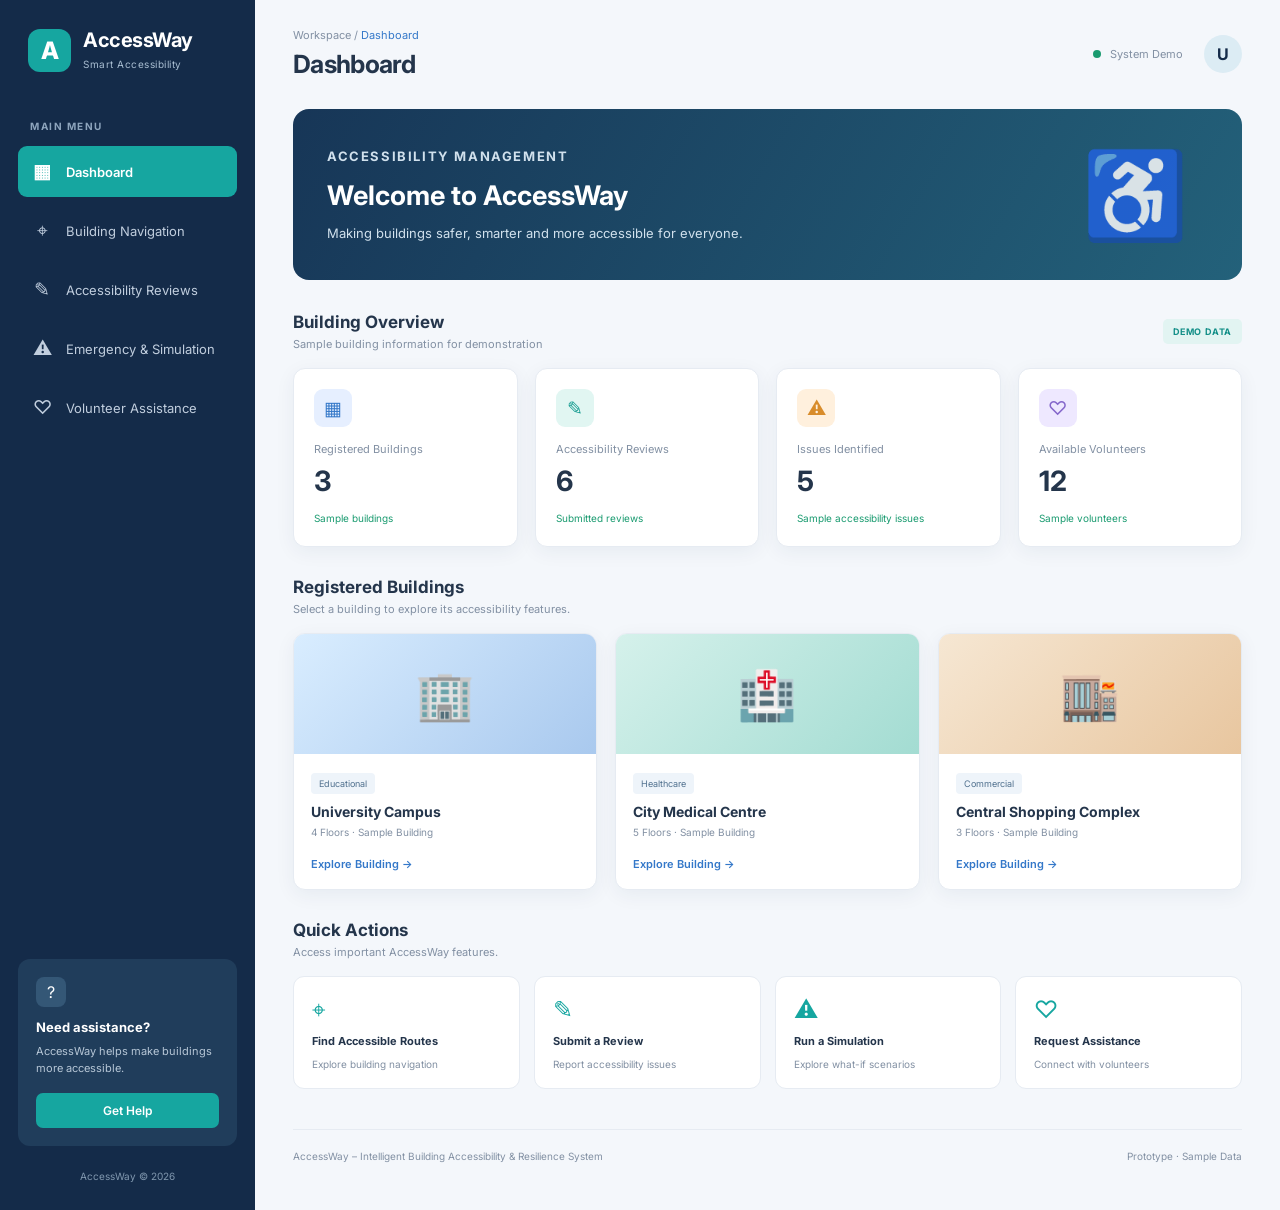
==== frontend/index.html @ af66bb19 "Fix indentation for destination option in HTML" ====
<!DOCTYPE html>
<html lang="en">
<head>
    <meta charset="UTF-8">
    <meta name="viewport" content="width=device-width, initial-scale=1.0">
    <title>AccessWay | Intelligent Accessibility System</title>
    <link rel="stylesheet" href="style.css">
</head>

<body>

<div class="app-container">

    <!-- SIDEBAR -->
    <aside class="sidebar">

        <div class="brand">
            <div class="brand-icon">A</div>
            <div>
                <h2>AccessWay</h2>
                <span>Smart Accessibility</span>
            </div>
        </div>

        <div class="sidebar-heading">MAIN MENU</div>

        <nav class="navigation">
            <button class="nav-link active" data-page="dashboard">
                <span>▦</span> Dashboard
            </button>

            <button class="nav-link" data-page="navigation">
                <span>⌖</span> Building Navigation
            </button>

            <button class="nav-link" data-page="reviews">
                <span>✎</span> Accessibility Reviews
            </button>

            <button class="nav-link" data-page="emergency">
                <span>⚠</span> Emergency & Simulation
            </button>

            <button class="nav-link" data-page="volunteers">
                <span>♡</span> Volunteer Assistance
            </button>
        </nav>

        <div class="sidebar-bottom">
            <div class="help-card">
                <div class="help-icon">?</div>
                <h3>Need assistance?</h3>
                <p>AccessWay helps make buildings more accessible.</p>
                <button class="help-button" data-page="volunteers">
                    Get Help
                </button>
            </div>

            <div class="sidebar-footer">
                AccessWay © 2026
            </div>
        </div>

    </aside>


    <!-- MAIN CONTENT -->
    <main class="main-content">

        <!-- TOP BAR -->
        <header class="topbar">

            <div>
                <p class="breadcrumb">Workspace / <span id="breadcrumb-page">Dashboard</span></p>
                <h1 id="page-heading">Dashboard</h1>
            </div>

            <div class="topbar-right">
                <span class="status-indicator"></span>
                <span class="system-status">System Demo</span>
                <div class="profile-avatar">U</div>
            </div>

        </header>


        <!-- DASHBOARD PAGE -->
        <section class="page active" id="dashboard">

            <div class="welcome-section">
                <div>
                    <p class="eyebrow">ACCESSIBILITY MANAGEMENT</p>
                    <h2>Welcome to AccessWay</h2>
                    <p>
                        Making buildings safer, smarter and more accessible
                        for everyone.
                    </p>
                </div>

                <div class="welcome-symbol">♿</div>
            </div>


            <div class="section-heading">
                <div>
                    <h2>Building Overview</h2>
                    <p>Sample building information for demonstration</p>
                </div>

                <span class="demo-label">DEMO DATA</span>
            </div>


            <!-- STATISTICS -->
            <div class="stats-grid">

                <div class="stat-card">
                    <div class="stat-icon blue">▦</div>
                    <p>Registered Buildings</p>
                    <h2 id="building-count">3</h2>
                    <span>Sample buildings</span>
                </div>

                <div class="stat-card">
                    <div class="stat-icon teal">✎</div>
                    <p>Accessibility Reviews</p>
                    <h2 id="review-count">6</h2>
                    <span>Submitted reviews</span>
                </div>

                <div class="stat-card">
                    <div class="stat-icon orange">⚠</div>
                    <p>Issues Identified</p>
                    <h2 id="issue-count">4</h2>
                    <span>Sample accessibility issues</span>
                </div>

                <div class="stat-card">
                    <div class="stat-icon purple">♡</div>
                    <p>Available Volunteers</p>
                    <h2 id="volunteer-count">12</h2>
                    <span>Sample volunteers</span>
                </div>

            </div>


            <!-- BUILDINGS -->
            <div class="section-heading">
                <div>
                    <h2>Registered Buildings</h2>
                    <p>Select a building to explore its accessibility features.</p>
                </div>
            </div>

            <div class="building-grid">

                <article class="building-card">
                    <div class="building-visual building-one">🏢</div>
                    <div class="building-info">
                        <span class="building-tag">Educational</span>
                        <h3>University Campus</h3>
                        <p>4 Floors · Sample Building</p>
                        <button class="text-button" data-page="navigation">
                            Explore Building →
                        </button>
                    </div>
                </article>

                <article class="building-card">
                    <div class="building-visual building-two">🏥</div>
                    <div class="building-info">
                        <span class="building-tag">Healthcare</span>
                        <h3>City Medical Centre</h3>
                        <p>5 Floors · Sample Building</p>
                        <button class="text-button" data-page="navigation">
                            Explore Building →
                        </button>
                    </div>
                </article>

                <article class="building-card">
                    <div class="building-visual building-three">🏬</div>
                    <div class="building-info">
                        <span class="building-tag">Commercial</span>
                        <h3>Central Shopping Complex</h3>
                        <p>3 Floors · Sample Building</p>
                        <button class="text-button" data-page="navigation">
                            Explore Building →
                        </button>
                    </div>
                </article>

            </div>


            <!-- QUICK ACTIONS -->
            <div class="section-heading">
                <div>
                    <h2>Quick Actions</h2>
                    <p>Access important AccessWay features.</p>
                </div>
            </div>

            <div class="quick-actions">

                <button class="action-card" data-page="navigation">
                    <span>⌖</span>
                    <strong>Find Accessible Routes</strong>
                    <small>Explore building navigation</small>
                </button>

                <button class="action-card" data-page="reviews">
                    <span>✎</span>
                    <strong>Submit a Review</strong>
                    <small>Report accessibility issues</small>
                </button>

                <button class="action-card" data-page="emergency">
                    <span>⚠</span>
                    <strong>Run a Simulation</strong>
                    <small>Explore what-if scenarios</small>
                </button>

                <button class="action-card" data-page="volunteers">
                    <span>♡</span>
                    <strong>Request Assistance</strong>
                    <small>Connect with volunteers</small>
                </button>

            </div>

        </section>


        <!-- BUILDING NAVIGATION PAGE -->
        <section class="page" id="navigation">

            <div class="intro-card">
                <span class="large-icon">⌖</span>
                <div>
                    <h2>Accessible Building Navigation</h2>
                    <p>
                        Find routes based on your destination and mobility
                        preferences.
                    </p>
                </div>
            </div>

            <div class="content-card">
                <h3>Find Your Route</h3>

                <form id="route-form">

                    <label for="building-select">Select Building</label>
                    <select id="building-select" required>
                        <option value="">Choose a building</option>
                        <option>University Campus</option>
                        <option>City Medical Centre</option>
                        <option>Central Shopping Complex</option>
                    </select>

                    <label for="start-location">Starting Location</label>
                    <input id="start-location" type="text"
                        placeholder="Example: Main Entrance" required>

                    <label for="destination">Destination</label>
                    <input id="destination" type="text"
                        placeholder="Example: Room 201" required>

                    <label for="mobility">Mobility Preference</label>
                    <select id="mobility" required>
                        <option value="general">General</option>
                        <option value="wheelchair">Wheelchair User</option>
                        <option value="crutches">Crutches</option>
                        <option value="limited">Limited Mobility</option>
                        <option value="hand">Hand Disability</option>
                    </select>

                    <button class="primary-button" type="submit">
                        Find Accessible Route
                    </button>

                </form>
   
<!-- ACCESSWAY CAMPUS OVERVIEW -->
<div class="content-card campus-map-card">
    <div class="campus-map-heading">
        <div>
            <span class="campus-eyebrow">CAMPUS WAYFINDING</span>
            <h2>University Campus Map</h2>
            <p>Explore buildings and accessible outdoor pathways.</p>
        </div>
        <span class="campus-demo-tag">SAMPLE CAMPUS</span>
    </div>

    <div class="campus-controls">
        <label>
            Starting point
           <select id="campus-start">
    <option value="1">Main Gate</option>
    <option value="2">Central Junction</option>
    <option value="3">West Junction</option>
    <option value="4">East Junction</option>
    <option value="5">Block A - Academic</option>
    <option value="6">Block B - Library</option>
    <option value="7">Block C - Medical Centre</option>
    <option value="8">Block D - Cafeteria</option>
    <option value="9">Accessible Parking</option>
</select>
        </label>

        <label>
            Destination
            <select id="campus-destination">
                <option value="5">Block A — Academic</option>
                <option value="6">Block B — Library</option>
                <option value="7">Block C — Medical Centre</option>
                <option value="8">Block D — Cafeteria</option>
            </select>
        </label>

        <label>
            Mobility profile
            <select id="campus-mobility">
                <option value="wheelchair">Wheelchair</option>
                <option value="limited">Limited mobility</option>
                <option value="crutches">Crutches</option>
                <option value="general">General</option>
            </select>
        </label>

        <button type="button" id="campus-find-route">
            Find Campus Route
        </button>
    </div>

    <div id="campus-map" class="campus-map"></div>

    <div class="campus-legend">
        <span><i class="campus-dot gate"></i> Entrance</span>
        <span><i class="campus-dot building"></i> Building</span>
        <span><i class="campus-dot ramp"></i> Accessible ramp</span>
        <span><i class="campus-dot path"></i> Pathway</span>
        <span><i class="campus-dot route"></i> Selected route</span>
    </div>

    <div id="campus-route-result" class="campus-route-result"
         aria-live="polite">
        Select a destination to explore the sample campus.
    </div>
</div>
             
<div class="content-card indoor-map-card">
    <h2>Interactive Indoor Map</h2>
    <p>Explore our sample university building.</p>

    <div class="map-controls">
        <label>Starting point
            <select id="map-start">
                <option value="1">Main Entrance</option>
                <option value="2">Main Corridor</option>
                <option value="3">Elevator</option>
                <option value="4">Room 101</option>
                <option value="5">Staircase</option>
                <option value="6">First Floor Corridor</option>
                <option value="7">Room 201</option>
                <option value="8">Emergency Exit</option>
            </select>
        </label>

        <label>Destination
            <select id="map-destination">
              <option value="1">Main Entrance</option>
<option value="2">Main Corridor</option>
<option value="3">Elevator</option>
<option value="4">Room 101</option>
<option value="5">Staircase</option>
<option value="6">First Floor Corridor</option>
<option value="7">Room 201</option>
<option value="8">Emergency Exit</option>
            </select>
        </label>

        <label>Mobility profile
            <select id="map-mobility">
                <option value="wheelchair">Wheelchair</option>
                <option value="crutches">Crutches</option>
                <option value="limited">Limited mobility</option>
                <option value="general">General</option>
            </select>
        </label>

        <button type="button" id="show-map-route">
            Show Accessible Route
        </button>
    </div>

    <div id="indoor-map" class="indoor-map"></div>

    <div id="map-route-result" class="map-route-result">
        Select your route.
    </div>
</div>


                <div id="route-result" class="result-area" aria-live="polite">
                    Your route information will appear here.
                </div>

            </div>

        </section>


        <!-- REVIEWS PAGE -->
        <section class="page" id="reviews">

            <div class="intro-card">
                <span class="large-icon">✎</span>
                <div>
                    <h2>Accessibility Reviews</h2>
                    <p>
                        Help administrators identify and prioritize
                        accessibility problems.
                    </p>
                </div>
            </div>

            <div class="two-column">

                <div class="content-card">
                    <h3>Submit an Accessibility Review</h3>

                    <form id="review-form">

                        <label for="review-building">Building</label>
                        <select id="review-building" required>
                            <option value="">Select building</option>
                            <option>University Campus</option>
                            <option>City Medical Centre</option>
                            <option>Central Shopping Complex</option>
                        </select>

                        <label for="review-location">Location</label>
                        <input id="review-location" type="text"
                            placeholder="Enter location" required>

                        <label for="review-category">Issue Category</label>
                        <select id="review-category" required>
                            <option value="">Select category</option>
                            <option>Ramp Accessibility</option>
                            <option>Elevator Problem</option>
                            <option>Blocked Corridor</option>
                            <option>Door Accessibility</option>
                            <option>Washroom Accessibility</option>
                            <option>Other</option>
                        </select>

                        <label for="review-severity">Severity (1–5)</label>
                        <select id="review-severity" required>
                            <option value="">Select severity</option>
                            <option value="1">1 - Very Low</option>
                            <option value="2">2 - Low</option>
                            <option value="3">3 - Moderate</option>
                            <option value="4">4 - High</option>
                            <option value="5">5 - Very High</option>
                        </select>

                        <label for="review-description">Description</label>
                        <textarea id="review-description" rows="4"
                            placeholder="Describe the accessibility issue..."
                            required></textarea>

                        <button class="primary-button" type="submit">
                            Submit Review
                        </button>

                    </form>
                </div>


                <div class="content-card">
                    <h3>Recent Reviews</h3>

                    <div id="review-list">

                        <div class="review-item">
                            <div>
                                <strong>Elevator Failure</strong>
                                <p>University Campus · Location 3</p>
                            </div>
                            <span class="severity high">High</span>
                        </div>

                        <div class="review-item">
                            <div>
                                <strong>Steep Ramp</strong>
                                <p>University Campus · Location 5</p>
                            </div>
                            <span class="severity high">High</span>
                        </div>

                        <div class="review-item">
                            <div>
                                <strong>Blocked Corridor</strong>
                                <p>University Campus · Location 2</p>
                            </div>
                            <span class="severity high">High</span>
                        </div>

                        <div class="review-item">
                            <div>
                                <strong>Door Accessibility</strong>
                                <p>University Campus · Location 7</p>
                            </div>
                            <span class="severity medium">Medium</span>
                        </div>

                    </div>

                    <p class="small-note">
                        Sample reviews for demonstration.
                    </p>

                </div>

            </div>


            <div class="content-card">
                <h3>Accessibility Improvement Priorities</h3>

                <div class="priority-item">
                    <div>
                        <strong>Elevator Accessibility</strong>
                        <p>Location 3</p>
                    </div>
                    <span class="priority-score">11</span>
                </div>

                <div class="priority-item">
                    <div>
                        <strong>Ramp Accessibility</strong>
                        <p>Location 5</p>
                    </div>
                    <span class="priority-score">10</span>
                </div>

                <div class="priority-item">
                    <div>
                        <strong>Corridor Accessibility</strong>
                        <p>Location 2</p>
                    </div>
                    <span class="priority-score">5</span>
                </div>

            </div>

        </section>


        <!-- EMERGENCY AND SIMULATION PAGE -->
        <section class="page" id="emergency">

            <div class="warning-banner">
                <span>⚠</span>
                <div>
                    <strong>Demonstration simulation only</strong>
                    <p>
                        This prototype does not provide certified emergency
                        evacuation instructions. Follow official building
                        emergency procedures and trained personnel.
                    </p>
                </div>
            </div>

            <div class="intro-card">
                <span class="large-icon">⚙</span>
                <div>
                    <h2>What-If Simulation</h2>
                    <p>
                        Explore how facility failures or blocked connections
                        can affect accessibility.
                    </p>
                </div>
            </div>

            <div class="two-column">

                <div class="content-card">
                    <h3>Configure a Scenario</h3>

                    <form id="simulation-form">

                        <label for="scenario-building">Building</label>
                        <select id="scenario-building">
                            <option>University Campus</option>
                            <option>City Medical Centre</option>
                        </select>

                        <label for="scenario-type">Scenario Type</label>
                        <select id="scenario-type">
                            <option value="block">Blocked Connection</option>
                            <option value="elevator">Elevator Unavailable</option>
                            <option value="restore">Restore Connection</option>
                        </select>

                        <label for="connection-id">Connection ID</label>
                        <input type="number" id="connection-id"
                            min="1" value="2">

                        <button class="primary-button" type="submit">
                            Run What-If Simulation
                        </button>

                    </form>
                </div>


                <div class="content-card">
                    <h3>Simulation Results</h3>

                    <div id="simulation-result" class="result-area"
                        aria-live="polite">
                        No simulation has been run yet.
                    </div>

                    <button class="secondary-button" id="reset-simulation">
                        Reset Scenario
                    </button>
                </div>

            </div>

        </section>


        <!-- VOLUNTEER ASSISTANCE PAGE -->
        <section class="page" id="volunteers">

            <div class="intro-card">
                <span class="large-icon">♡</span>
                <div>
                    <h2>Volunteer Assistance</h2>
                    <p>
                        Request support from available volunteers
                        inside the building.
                    </p>
                </div>
            </div>

            <div class="two-column">

                <div class="content-card">
                    <h3>Request Assistance</h3>

                    <form id="help-form">

                        <label for="help-building">Building</label>
                        <select id="help-building" required>
                            <option value="">Select building</option>
                            <option>University Campus</option>
                            <option>City Medical Centre</option>
                            <option>Central Shopping Complex</option>
                        </select>

                        <label for="help-location">Your Location</label>
                        <input id="help-location" type="text"
                            placeholder="Enter your current location" required>

                        <label for="help-type">Type of Assistance</label>
                        <select id="help-type" required>
                            <option value="">Select assistance</option>
                            <option>Wheelchair Assistance</option>
                            <option>Crutch Assistance</option>
                            <option>Mobility Support</option>
                            <option>Help with Doors</option>
                            <option>General Assistance</option>
                        </select>

                        <label for="help-description">Additional Details</label>
                        <textarea id="help-description" rows="3"
                            placeholder="Describe the help you need"></textarea>

                        <button class="primary-button" type="submit">
                            Request a Volunteer
                        </button>

                    </form>

                    <div id="help-result" class="result-area"
                        aria-live="polite">
                        Your request status will appear here.
                    </div>

                </div>


                <div class="content-card">
                    <h3>Volunteer Availability</h3>

                    <div class="volunteer-item">
                        <div class="volunteer-avatar">A</div>
                        <div>
                            <strong>Volunteer A</strong>
                            <p>Wheelchair Assistance</p>
                        </div>
                        <span class="available-tag">Available</span>
                    </div>

                    <div class="volunteer-item">
                        <div class="volunteer-avatar">B</div>
                        <div>
                            <strong>Volunteer B</strong>
                            <p>Mobility Support</p>
                        </div>
                        <span class="available-tag">Available</span>
                    </div>

                    <div class="volunteer-item">
                        <div class="volunteer-avatar">C</div>
                        <div>
                            <strong>Volunteer C</strong>
                            <p>General Assistance</p>
                        </div>
                        <span class="busy-tag">Busy</span>
                    </div>

                    <p class="small-note">
                        Sample volunteer information for demonstration.
                    </p>

                </div>

            </div>

        </section>


        <!-- FOOTER -->
        <footer class="main-footer">
            <p>AccessWay – Intelligent Building Accessibility & Resilience System</p>
            <span>Prototype · Sample Data</span>
        </footer>

    </main>

</div>

<script src="script.js"></script>
<script src="map.js"></script>
<script src="campus-map.js"></script>
</body>
</html>
---- frontend/style.css ----
/* =====================================
   ACCESSWAY - MAIN DESIGN
===================================== */

@import url('https://fonts.googleapis.com/css2?family=Inter:wght@400;500;600;700;800&display=swap');

:root {
    --navy: #142b49;
    --navy-light: #203e60;
    --blue: #3478c9;
    --teal: #16a6a0;
    --background: #f4f7fb;
    --white: #ffffff;
    --text: #24354b;
    --muted: #8290a3;
    --border: #e6ebf2;
    --success: #1a9b70;
    --warning: #e69b35;
    --danger: #df6262;
    --shadow: 0 5px 20px rgba(24, 48, 78, 0.06);
}

* {
    margin: 0;
    padding: 0;
    box-sizing: border-box;
}

body {
    font-family: 'Inter', Arial, sans-serif;
    background: var(--background);
    color: var(--text);
    min-height: 100vh;
}

button,
input,
select,
textarea {
    font: inherit;
}

button {
    cursor: pointer;
}

.app-container {
    display: flex;
    min-height: 100vh;
}

/* =====================================
   SIDEBAR
===================================== */

.sidebar {
    width: 255px;
    background: var(--navy);
    color: white;
    padding: 28px 18px;
    display: flex;
    flex-direction: column;
    flex-shrink: 0;
    min-height: 100vh;
}

.brand {
    display: flex;
    align-items: center;
    gap: 12px;
    padding: 0 10px;
    margin-bottom: 48px;
}

.brand-icon {
    width: 43px;
    height: 43px;
    background: var(--teal);
    border-radius: 12px;
    display: grid;
    place-items: center;
    font-size: 24px;
    font-weight: 800;
}

.brand h2 {
    font-size: 20px;
    letter-spacing: -0.5px;
}

.brand span {
    color: #a9bed2;
    font-size: 10px;
    letter-spacing: 0.5px;
}

.sidebar-heading {
    color: #8ea5bd;
    font-size: 10px;
    font-weight: 700;
    letter-spacing: 1.5px;
    padding: 0 12px;
    margin-bottom: 14px;
}

.navigation {
    display: flex;
    flex-direction: column;
    gap: 8px;
}

.nav-link {
    background: transparent;
    border: none;
    color: #c1cede;
    padding: 14px 13px;
    border-radius: 9px;
    text-align: left;
    display: flex;
    align-items: center;
    gap: 13px;
    font-size: 13px;
    transition: 0.2s ease;
}

.nav-link span {
    font-size: 19px;
    width: 22px;
    text-align: center;
}

.nav-link:hover {
    background: var(--navy-light);
    color: white;
}

.nav-link.active {
    background: var(--teal);
    color: white;
    font-weight: 600;
}

.sidebar-bottom {
    margin-top: auto;
}

.help-card {
    background: #203d5b;
    padding: 18px;
    border-radius: 12px;
    margin-top: 40px;
}

.help-icon {
    background: #345776;
    width: 30px;
    height: 30px;
    display: grid;
    place-items: center;
    border-radius: 8px;
    margin-bottom: 12px;
}

.help-card h3 {
    font-size: 13px;
    margin-bottom: 8px;
}

.help-card p {
    font-size: 11px;
    color: #b7c7d7;
    line-height: 1.6;
    margin-bottom: 15px;
}

.help-button {
    background: var(--teal);
    border: none;
    color: white;
    padding: 10px;
    width: 100%;
    border-radius: 7px;
    font-size: 12px;
    font-weight: 600;
}

.help-button:hover {
    background: #118b87;
}

.sidebar-footer {
    color: #8198af;
    text-align: center;
    font-size: 10px;
    margin-top: 24px;
}

/* =====================================
   MAIN CONTENT
===================================== */

.main-content {
    flex: 1;
    min-width: 0;
    padding: 28px 38px;
}

.topbar {
    display: flex;
    justify-content: space-between;
    align-items: center;
    margin-bottom: 30px;
}

.breadcrumb {
    color: var(--muted);
    font-size: 11px;
    margin-bottom: 7px;
}

.breadcrumb span {
    color: var(--blue);
}

.topbar h1 {
    font-size: 25px;
    font-weight: 700;
    letter-spacing: -0.7px;
}

.topbar-right {
    display: flex;
    align-items: center;
    gap: 9px;
}

.status-indicator {
    width: 8px;
    height: 8px;
    border-radius: 50%;
    background: var(--success);
}

.system-status {
    font-size: 11px;
    color: var(--muted);
}

.profile-avatar {
    width: 38px;
    height: 38px;
    background: #dcecf4;
    color: var(--navy);
    display: grid;
    place-items: center;
    border-radius: 50%;
    margin-left: 12px;
    font-weight: 700;
}

/* =====================================
   PAGE NAVIGATION
===================================== */

.page {
    display: none;
    animation: fadeIn 0.3s ease;
}

.page.active {
    display: block;
}

@keyframes fadeIn {
    from {
        opacity: 0;
        transform: translateY(7px);
    }

    to {
        opacity: 1;
        transform: translateY(0);
    }
}

/* =====================================
   WELCOME SECTION
===================================== */

.welcome-section {
    background: linear-gradient(120deg, #173657, #23617a);
    color: white;
    padding: 34px;
    border-radius: 16px;
    display: flex;
    justify-content: space-between;
    align-items: center;
    margin-bottom: 32px;
    overflow: hidden;
}

.eyebrow {
    color: #7de0d4;
    font-size: 10px;
    font-weight: 700;
    letter-spacing: 1.6px;
    margin-bottom: 12px;
}

.welcome-section h2 {
    font-size: 27px;
    margin-bottom: 10px;
}

.welcome-section p {
    color: #d1e1ed;
    font-size: 13px;
    line-height: 1.7;
}

.welcome-symbol {
    font-size: 85px;
    opacity: 0.85;
    padding: 0 20px;
}

/* =====================================
   SECTION HEADINGS
===================================== */

.section-heading {
    display: flex;
    align-items: center;
    justify-content: space-between;
    margin: 30px 0 17px;
}

.section-heading h2 {
    font-size: 17px;
    margin-bottom: 5px;
}

.section-heading p {
    color: var(--muted);
    font-size: 11px;
}

.demo-label {
    background: #e2f4f2;
    color: #148f88;
    font-size: 9px;
    font-weight: 700;
    padding: 7px 10px;
    border-radius: 5px;
    letter-spacing: 0.6px;
}

/* =====================================
   STATISTICS
===================================== */

.stats-grid {
    display: grid;
    grid-template-columns: repeat(4, 1fr);
    gap: 17px;
}

.stat-card {
    background: white;
    border: 1px solid var(--border);
    padding: 20px;
    border-radius: 12px;
    box-shadow: var(--shadow);
    transition: 0.2s ease;
}

.stat-card:hover {
    transform: translateY(-3px);
}

.stat-icon {
    width: 38px;
    height: 38px;
    border-radius: 9px;
    display: grid;
    place-items: center;
    font-size: 19px;
    margin-bottom: 15px;
}

.blue {
    background: #e6efff;
    color: #3478c9;
}

.teal {
    background: #e1f6f2;
    color: #169c91;
}

.orange {
    background: #fff0dd;
    color: #d88c2b;
}

.purple {
    background: #eee8ff;
    color: #8466cb;
}

.stat-card p {
    font-size: 11px;
    color: var(--muted);
}

.stat-card h2 {
    font-size: 28px;
    margin: 8px 0;
}

.stat-card > span {
    font-size: 10px;
    color: var(--success);
}

/* =====================================
   BUILDING CARDS
===================================== */

.building-grid {
    display: grid;
    grid-template-columns: repeat(3, 1fr);
    gap: 18px;
}

.building-card {
    background: white;
    border: 1px solid var(--border);
    border-radius: 12px;
    overflow: hidden;
    box-shadow: var(--shadow);
    transition: 0.2s ease;
}

.building-card:hover {
    transform: translateY(-3px);
}

.building-visual {
    height: 120px;
    display: grid;
    place-items: center;
    font-size: 48px;
}

.building-one {
    background: linear-gradient(135deg, #d9edff, #a9c9ee);
}

.building-two {
    background: linear-gradient(135deg, #d5f1eb, #a3dcd2);
}

.building-three {
    background: linear-gradient(135deg, #f6e7d3, #e8c69f);
}

.building-info {
    padding: 17px;
}

.building-tag {
    background: #eef4fa;
    color: #50708e;
    padding: 5px 8px;
    border-radius: 4px;
    font-size: 9px;
}

.building-info h3 {
    font-size: 14px;
    margin: 12px 0 6px;
}

.building-info p {
    color: var(--muted);
    font-size: 10px;
    margin-bottom: 14px;
}

.text-button {
    background: transparent;
    border: none;
    color: var(--blue);
    font-size: 11px;
    font-weight: 600;
}

/* =====================================
   QUICK ACTIONS
===================================== */

.quick-actions {
    display: grid;
    grid-template-columns: repeat(4, 1fr);
    gap: 14px;
}

.action-card {
    background: white;
    border: 1px solid var(--border);
    border-radius: 11px;
    padding: 18px;
    text-align: left;
    display: flex;
    flex-direction: column;
    gap: 10px;
    transition: 0.2s ease;
}

.action-card:hover {
    border-color: var(--teal);
    box-shadow: var(--shadow);
    transform: translateY(-2px);
}

.action-card > span {
    color: var(--teal);
    font-size: 24px;
}

.action-card strong {
    font-size: 11px;
    color: var(--text);
}

.action-card small {
    font-size: 10px;
    color: var(--muted);
}

/* =====================================
   INTRO AND CONTENT CARDS
===================================== */

.intro-card {
    background: linear-gradient(110deg, #e5f4f5, #eaf0fb);
    border: 1px solid #dce9f0;
    padding: 25px;
    border-radius: 13px;
    display: flex;
    align-items: center;
    gap: 20px;
    margin-bottom: 25px;
}

.large-icon {
    width: 55px;
    height: 55px;
    border-radius: 12px;
    background: white;
    display: grid;
    place-items: center;
    font-size: 28px;
    color: var(--teal);
    flex-shrink: 0;
}

.intro-card h2 {
    font-size: 19px;
    margin-bottom: 7px;
}

.intro-card p {
    color: #71839a;
    font-size: 12px;
    line-height: 1.6;
}

.content-card {
    background: white;
    border: 1px solid var(--border);
    border-radius: 12px;
    padding: 24px;
    box-shadow: var(--shadow);
    margin-bottom: 20px;
}

.content-card h3 {
    font-size: 15px;
    margin-bottom: 20px;
}

.two-column {
    display: grid;
    grid-template-columns: 1fr 1fr;
    gap: 20px;
}

/* =====================================
   FORMS
===================================== */

form {
    display: flex;
    flex-direction: column;
    gap: 10px;
}

label {
    font-size: 11px;
    font-weight: 600;
    color: #52637a;
    margin-top: 7px;
}

input,
select,
textarea {
    width: 100%;
    padding: 12px;
    border: 1px solid var(--border);
    background: #fbfcfe;
    border-radius: 7px;
    outline: none;
    font-size: 12px;
    color: var(--text);
    transition: 0.2s ease;
}

input:focus,
select:focus,
textarea:focus {
    border-color: var(--teal);
    box-shadow: 0 0 0 3px rgba(22, 166, 160, 0.1);
}

textarea {
    resize: vertical;
    line-height: 1.6;
}

.primary-button {
    background: var(--teal);
    color: white;
    border: none;
    border-radius: 7px;
    padding: 13px 17px;
    font-size: 12px;
    font-weight: 600;
    margin-top: 12px;
    transition: 0.2s ease;
}

.primary-button:hover {
    background: #118d88;
}

.secondary-button {
    background: #e9f2f8;
    color: var(--navy);
    border: none;
    border-radius: 7px;
    padding: 11px 16px;
    font-size: 11px;
    font-weight: 600;
    margin-top: 10px;
}

.secondary-button:hover {
    background: #dcebf4;
}

/* =====================================
   RESULT AREAS
===================================== */

.result-area {
    margin-top: 17px;
    padding: 16px;
    border-radius: 8px;
    background: #f4f8fb;
    border: 1px dashed #d6e1eb;
    color: var(--muted);
    font-size: 11px;
    line-height: 1.8;
    min-height: 55px;
}

/* =====================================
   REVIEWS AND PRIORITIES
===================================== */

.review-item,
.priority-item {
    display: flex;
    justify-content: space-between;
    align-items: center;
    gap: 12px;
    padding: 15px 0;
    border-bottom: 1px solid var(--border);
}

.review-item:last-child,
.priority-item:last-child {
    border-bottom: none;
}

.review-item strong,
.priority-item strong {
    font-size: 12px;
}

.review-item p,
.priority-item p {
    font-size: 10px;
    color: var(--muted);
    margin-top: 5px;
}

.severity {
    font-size: 9px;
    padding: 6px 9px;
    border-radius: 5px;
    font-weight: 700;
}

.severity.high {
    background: #ffe8e7;
    color: #d35c55;
}

.severity.medium {
    background: #fff2dc;
    color: #c18b35;
}

.severity.low {
    background: #e1f5ec;
    color: #19865c;
}

.priority-score {
    background: #e4f4f1;
    color: #148c80;
    padding: 8px 12px;
    border-radius: 7px;
    font-size: 14px;
    font-weight: 700;
}

.small-note {
    font-size: 10px;
    color: var(--muted);
    margin-top: 17px;
}

/* =====================================
   WARNING BANNER
===================================== */

.warning-banner {
    display: flex;
    gap: 15px;
    background: #fff5e5;
    border: 1px solid #f2dfb8;
    color: #8d6120;
    padding: 17px;
    border-radius: 10px;
    margin-bottom: 22px;
}

.warning-banner > span {
    font-size: 23px;
}

.warning-banner strong {
    font-size: 12px;
}

.warning-banner p {
    font-size: 10px;
    line-height: 1.7;
    margin-top: 5px;
}

/* =====================================
   VOLUNTEERS
===================================== */

.volunteer-item {
    display: flex;
    align-items: center;
    gap: 12px;
    padding: 14px 0;
    border-bottom: 1px solid var(--border);
}

.volunteer-avatar {
    width: 38px;
    height: 38px;
    border-radius: 50%;
    background: #e1eff8;
    color: var(--navy);
    display: grid;
    place-items: center;
    font-weight: 700;
    font-size: 13px;
}

.volunteer-item > div:nth-child(2) {
    flex: 1;
}

.volunteer-item strong {
    font-size: 11px;
}

.volunteer-item p {
    font-size: 10px;
    color: var(--muted);
    margin-top: 4px;
}

.available-tag,
.busy-tag {
    font-size: 9px;
    font-weight: 600;
    padding: 6px 8px;
    border-radius: 5px;
}

.available-tag {
    background: #e3f5ec;
    color: #168457;
}

.busy-tag {
    background: #fff0e1;
    color: #c47a31;
}

/* =====================================
   FOOTER
===================================== */

.main-footer {
    display: flex;
    justify-content: space-between;
    gap: 12px;
    border-top: 1px solid var(--border);
    margin-top: 40px;
    padding: 20px 0;
    color: var(--muted);
    font-size: 10px;
}

/* =====================================
   RESPONSIVE DESIGN
===================================== */

@media (max-width: 1100px) {
    .stats-grid {
        grid-template-columns: repeat(2, 1fr);
    }

    .quick-actions {
        grid-template-columns: repeat(2, 1fr);
    }

    .main-content {
        padding: 25px;
    }
}

@media (max-width: 800px) {
    .app-container {
        flex-direction: column;
    }

    .sidebar {
        width: 100%;
        min-height: auto;
        padding: 15px;
    }

    .brand {
        margin-bottom: 20px;
    }

    .sidebar-heading,
    .sidebar-bottom {
        display: none;
    }

    .navigation {
        flex-direction: row;
        overflow-x: auto;
        padding-bottom: 5px;
    }

    .nav-link {
        flex-shrink: 0;
        font-size: 11px;
        padding: 11px;
    }

    .nav-link span {
        display: none;
    }

    .main-content {
        padding: 20px;
    }

    .building-grid {
        grid-template-columns: repeat(2, 1fr);
    }
}

@media (max-width: 550px) {
    .main-content {
        padding: 15px;
    }

    .topbar h1 {
        font-size: 21px;
    }

    .system-status {
        display: none;
    }

    .welcome-section {
        padding: 23px;
    }

    .welcome-section h2 {
        font-size: 21px;
    }

    .welcome-symbol {
        font-size: 48px;
        padding: 0;
    }

    .stats-grid,
    .building-grid,
    .quick-actions,
    .two-column {
        grid-template-columns: 1fr;
    }

    .intro-card {
        padding: 17px;
        align-items: flex-start;
    }

    .intro-card h2 {
        font-size: 16px;
    }

    .content-card {
        padding: 18px;
    }

    .main-footer {
        flex-direction: column;
    }

    .navigation {
        gap: 5px;
    }
}  
/* ACCESSWAY INTERACTIVE INDOOR MAP */


/* ACCESSWAY ARCHITECTURAL FLOOR MAP */

.indoor-map-card {
    margin-top: 28px;
    padding: 26px;
    background: #fff;
    border: 1px solid #e1e9f0;
    border-radius: 18px;
    box-shadow: 0 8px 28px rgba(24, 49, 74, 0.06);
}

.indoor-map-card h2 {
    color: #183650;
    font-size: 23px;
    margin-bottom: 7px;
}

.indoor-map-card > p {
    color: #77899c;
    margin-bottom: 20px;
}

.map-controls {
    display: grid;
    grid-template-columns: repeat(3, minmax(0, 1fr));
    gap: 14px;
    margin: 20px 0;
}

.map-controls label {
    font-size: 13px;
    font-weight: 700;
    color: #40566d;
}

.map-controls select {
    display: block;
    width: 100%;
    margin-top: 8px;
    padding: 12px;
    border: 1px solid #dce5ed;
    border-radius: 9px;
    background: #f8fafc;
    color: #243c55;
}

#show-map-route {
    grid-column: 1 / -1;
    padding: 14px;
    border: none;
    border-radius: 10px;
    background: #13a69f;
    color: white;
    font-weight: 700;
    cursor: pointer;
}

#show-map-route:hover {
    background: #108b85;
}

.indoor-map {
    width: 100%;
    padding: 16px;
    background: #edf2f7;
    border: 1px solid #e0e7ef;
    border-radius: 15px;
    overflow-x: auto;
}

.floor-switcher {
    display: flex;
    gap: 9px;
    margin-bottom: 14px;
}

.floor-switcher button {
    padding: 11px 20px;
    border: 1px solid #d8e2ec;
    border-radius: 9px;
    background: white;
    color: #52677e;
    font-weight: 700;
    cursor: pointer;
}

.floor-switcher button.active {
    background: #173653;
    border-color: #173653;
    color: white;
}

.floor-plan-canvas {
    min-width: 650px;
    background: #fff;
    border-radius: 10px;
    overflow: hidden;
}

.floor-plan-canvas svg {
    display: block;
    width: 100%;
    height: auto;
}

.floor-background {
    fill: #fff;
    stroke: #d7e1eb;
    stroke-width: 2;
}

.plan-heading {
    font-size: 19px;
    font-weight: 800;
    fill: #173653;
    letter-spacing: 1px;
}

.plan-level {
    font-size: 12px;
    font-weight: 700;
    fill: #91a0af;
}

.floor-room {
    pointer-events: none;
}

.room-wall {
    fill: #f8fafc;
    stroke: #8297aa;
    stroke-width: 3;
}

.room-label {
    text-anchor: middle;
    font-size: 13px;
    font-weight: 700;
    fill: #38536d;
}

.room-number {
    text-anchor: middle;
    font-size: 11px;
    fill: #8293a4;
}

.corridor-area {
    fill: #e9f2f8;
    stroke: #8297aa;
    stroke-width: 3;
}

.corridor-title {
    text-anchor: middle;
    font-size: 13px;
    font-weight: 800;
    fill: #547087;
    letter-spacing: 1px;
}

.corridor-subtitle {
    text-anchor: middle;
    font-size: 10px;
    fill: #8a9eaf;
}

.service-room {
    fill: #eee8fc;
    stroke: #9274c8;
    stroke-width: 3;
}

.stairs-room {
    fill: #fff1d9;
    stroke: #d99b43;
}

.service-label {
    text-anchor: middle;
    font-size: 12px;
    font-weight: 800;
    fill: #5b4a82;
}

.service-symbol {
    text-anchor: middle;
    font-size: 24px;
    fill: #7657ad;
}

.exit-note {
    text-anchor: middle;
    font-size: 12px;
    font-weight: 800;
    fill: #c45151;
}

.location-circle {
    stroke: #fff;
    stroke-width: 4;
    filter: drop-shadow(0 2px 3px rgba(20, 45, 70, 0.2));
}

.location-circle.entrance {
    fill: #16a875;
}

.location-circle.corridor {
    fill: #4f8cc9;
}

.location-circle.elevator {
    fill: #9274c8;
}

.location-circle.room {
    fill: #647d95;
}

.location-circle.stairs {
    fill: #dc9b3e;
}

.location-circle.exit {
    fill: #d85c5c;
}

.location-symbol {
    text-anchor: middle;
    fill: white;
    font-size: 10px;
    font-weight: 900;
}

.location-label {
    text-anchor: middle;
    fill: #243d55;
    font-size: 12px;
    font-weight: 800;
    paint-order: stroke;
    stroke: white;
    stroke-width: 4px;
    stroke-linejoin: round;
}

.map-node {
    cursor: pointer;
    outline: none;
}

.map-node:hover .location-circle,
.map-node:focus .location-circle {
    stroke: #13a69f;
    stroke-width: 6;
}

.route-node .location-circle {
    stroke: #13a69f;
    stroke-width: 5;
}

.indoor-route-line {
    fill: none;
    stroke: #10a89d;
    stroke-width: 9;
    stroke-linecap: round;
    stroke-linejoin: round;
    opacity: 0.95;
    filter: drop-shadow(0 2px 2px rgba(16, 168, 157, 0.3));
    pointer-events: none;
}

.map-key {
    display: flex;
    flex-wrap: wrap;
    gap: 18px;
    padding: 16px 5px 3px;
    color: #61758a;
    font-size: 12px;
    font-weight: 600;
}

.map-key span {
    display: flex;
    align-items: center;
    gap: 7px;
}

.key-dot {
    width: 11px;
    height: 11px;
    display: inline-block;
    border-radius: 50%;
}

.entrance-key { background: #16a875; }
.room-key { background: #647d95; }
.lift-key { background: #9274c8; }
.stairs-key { background: #dc9b3e; }
.route-key { background: #10a89d; }

.map-route-result {
    margin-top: 17px;
    padding: 17px;
    border-radius: 11px;
    background: #eaf8f5;
    border: 1px solid #ccece4;
    color: #17675e;
    line-height: 1.8;
}

.route-path {
    margin: 7px 0;
    color: #175b57;
    font-weight: 700;
}

@media (max-width: 700px) {
    .map-controls {
        grid-template-columns: 1fr;
    }

    .indoor-map-card {
        padding: 15px;
    }
}
   
/* FIX: ACCESSWAY FLOOR MAP VISUALS */

.floor-plan-canvas {
    background: #ffffff !important;
    border-radius: 12px;
    overflow: hidden;
    min-width: 650px;
}

.floor-plan-canvas svg {
    display: block;
    width: 100%;
    height: auto;
    background: #ffffff;
}

.floor-background {
    fill: #ffffff !important;
    stroke: #d7e1eb !important;
    stroke-width: 2;
}

.room-wall {
    fill: #f8fafc !important;
    stroke: #8297aa !important;
    stroke-width: 3;
}

.corridor-area {
    fill: #e9f2f8 !important;
    stroke: #8297aa !important;
    stroke-width: 3;
}

.service-room {
    fill: #eee8fc !important;
    stroke: #9274c8 !important;
    stroke-width: 3;
}

.stairs-room {
    fill: #fff1d9 !important;
    stroke: #d99b43 !important;
}

.floor-title,
.plan-heading {
    fill: #173653 !important;
    font-weight: 800;
}

.room-label,
.location-label {
    fill: #38536d !important;
}

.floor-switcher {
    display: flex;
    gap: 10px;
    margin-bottom: 15px;
}

.floor-switcher button {
    padding: 12px 22px;
    border: 1px solid #d8e2ec;
    border-radius: 9px;
    background: #ffffff;
    color: #173653;
    font-weight: 700;
    cursor: pointer;
}

.floor-switcher button.active {
    background: #173653;
    color: #ffffff;
}

.indoor-route-line {
    fill: none;
    stroke: #10a89d;
    stroke-width: 9;
    stroke-linecap: round;
    stroke-linejoin: round;
}

.map-edge {
    stroke: #b8c8d8;
    stroke-width: 12;
}

.location-circle {
    stroke: #ffffff;
    stroke-width: 4;
}

.location-circle.entrance { fill: #16a875; }
.location-circle.corridor { fill: #4f8cc9; }
.location-circle.elevator { fill: #9274c8; }
.location-circle.room { fill: #647d95; }
.location-circle.stairs { fill: #dc9b3e; }
.location-circle.exit { fill: #d85c5c; }

.location-symbol {
    fill: #ffffff;
    text-anchor: middle;
    font-weight: 800;
}

.location-label {
    fill: #243d55;
    text-anchor: middle;
    font-size: 12px;
    font-weight: 700;
}

@media (max-width: 700px) {
    .floor-plan-canvas {
        overflow-x: auto;
    }
}


/* ACCESSWAY MAP BACKGROUND AND TEXT REPAIR */

#indoor-map {
    background: #edf3f8 !important;
    color: #173653 !important;
}

#indoor-map .floor-plan-canvas {
    background: #ffffff !important;
    color: #173653 !important;
}

#indoor-map svg {
    background: #ffffff !important;
    color: #173653 !important;
}

#indoor-map svg rect.floor-background {
    fill: #ffffff !important;
    stroke: #d7e1eb !important;
}

#indoor-map svg rect.room-wall {
    fill: #f8fafc !important;
    stroke: #8297aa !important;
}

#indoor-map svg rect.corridor-area {
    fill: #e9f2f8 !important;
    stroke: #8297aa !important;
}

#indoor-map svg rect.service-room {
    fill: #eee8fc !important;
    stroke: #9274c8 !important;
}

#indoor-map svg text {
    font-family: Arial, Helvetica, sans-serif !important;
    fill: #263f58 !important;
}

#indoor-map svg .plan-heading,
#indoor-map svg .floor-title {
    fill: #173653 !important;
}

#indoor-map svg .location-symbol {
    fill: #ffffff !important;
}

#indoor-map .floor-switcher button {
    font-family: Arial, sans-serif;
    font-size: 14px;
    border-radius: 9px;
    padding: 12px 20px;
}

#indoor-map .floor-switcher button.active {
    background: #173653 !important;
    color: #ffffff !important;
}

/* ==========================================
   ACCESSWAY HYBRID CAMPUS MAP
========================================== */

.campus-map-card {
    margin-top: 28px;
    padding: 25px;
    border: 1px solid #e1e9f0;
    border-radius: 18px;
    background: #ffffff;
    box-shadow: 0 8px 28px rgba(24,49,74,.05);
}

.campus-map-heading {
    display: flex;
    justify-content: space-between;
    align-items: flex-start;
    gap: 15px;
    margin-bottom: 22px;
}

.campus-eyebrow {
    color: #159c91;
    font-size: 11px;
    font-weight: 800;
    letter-spacing: 1.5px;
}

.campus-map-heading h2 {
    color: #173653;
    font-size: 23px;
    margin: 7px 0;
}

.campus-map-heading p {
    color: #7b8da0;
    font-size: 13px;
}

.campus-demo-tag {
    background: #e5f6f2;
    color: #16877d;
    padding: 8px 11px;
    border-radius: 7px;
    font-size: 10px;
    font-weight: 800;
    white-space: nowrap;
}

.campus-controls {
    display: grid;
    grid-template-columns: repeat(3, minmax(0,1fr));
    gap: 14px;
    align-items: end;
    margin-bottom: 20px;
}

.campus-controls label {
    display: block;
    color: #40566d;
    font-size: 12px;
    font-weight: 700;
}

.campus-controls select {
    display: block;
    width: 100%;
    margin-top: 8px;
    padding: 12px;
    border: 1px solid #dce5ed;
    border-radius: 9px;
    background: #f8fafc;
    color: #243c55;
}

#campus-find-route {
    grid-column: 1 / -1;
    padding: 13px 18px;
    border: none;
    border-radius: 9px;
    background: #13a69f;
    color: #fff;
    font-weight: 700;
}

#campus-find-route:hover {
    background: #108b85;
}

.campus-map {
    width: 100%;
    overflow-x: auto;
    padding: 12px;
    border: 1px solid #e0e8e0;
    border-radius: 14px;
    background: #f2f7ef;
}

.campus-map svg {
    display: block;
    width: 100%;
    min-width: 620px;
    height: auto;
}

.campus-map-title {
    fill: #284d3b;
    font-size: 19px;
    font-weight: 800;
    letter-spacing: 1.5px;
}

.campus-park-label {
    fill: #648267;
    font-size: 12px;
    font-weight: 800;
    letter-spacing: 1px;
}

.campus-walkway {
    fill: none;
    stroke: #ffffff;
    stroke-width: 35;
    stroke-linecap: round;
    stroke-linejoin: round;
}

.campus-sidewalk {
    fill: none;
    stroke: #d5e2d2;
    stroke-width: 15;
    stroke-dasharray: 5 5;
}

.campus-building-icon {
    fill: #284966;
    text-anchor: middle;
    font-size: 26px;
    font-weight: 900;
}

.campus-building-name {
    fill: #284966;
    text-anchor: middle;
    font-size: 15px;
    font-weight: 900;
}

.campus-building-type {
    fill: #5c7385;
    text-anchor: middle;
    font-size: 10px;
    font-weight: 700;
    letter-spacing: 1px;
}

.campus-ramp circle {
    fill: #ffffff;
    stroke: #16a875;
    stroke-width: 3;
}

.campus-ramp text {
    fill: #16865e;
    font-size: 13px;
    font-weight: 900;
    text-anchor: middle;
}

.campus-gate-marker {
    fill: #16a875;
    stroke: #ffffff;
    stroke-width: 4;
}

.campus-parking-marker {
    fill: #507eaa;
    stroke: #ffffff;
    stroke-width: 4;
}

.campus-building-marker {
    fill: #526f91;
    stroke: #ffffff;
    stroke-width: 3;
}

.campus-marker-symbol {
    fill: #ffffff;
    text-anchor: middle;
    font-size: 11px;
    font-weight: 900;
}

.campus-marker-label {
    fill: #284d3b;
    text-anchor: middle;
    font-size: 12px;
    font-weight: 800;
}

.campus-location-marker {
    cursor: pointer;
}

.campus-location-marker:hover circle {
    stroke: #13a69f;
    stroke-width: 6;
}

.campus-junctions circle {
    fill: #a4b69d;
    stroke: #ffffff;
    stroke-width: 3;
}

.campus-route-line {
    fill: none;
    stroke: #0ca99d;
    stroke-width: 10;
    stroke-linecap: round;
    stroke-linejoin: round;
    opacity: .95;
    filter: drop-shadow(0 2px 3px rgba(0,80,70,.2));
}

.campus-route-start {
    fill: #16a875;
    stroke: #ffffff;
    stroke-width: 4;
}

.campus-route-end {
    fill: #df6262;
    stroke: #ffffff;
    stroke-width: 4;
}

.campus-legend {
    display: flex;
    flex-wrap: wrap;
    gap: 17px;
    padding: 17px 3px;
    color: #61758a;
    font-size: 12px;
    font-weight: 600;
}

.campus-legend span {
    display: flex;
    align-items: center;
    gap: 7px;
}

.campus-dot {
    width: 11px;
    height: 11px;
    border-radius: 50%;
    display: inline-block;
}

.campus-dot.gate { background: #16a875; }
.campus-dot.building { background: #526f91; }
.campus-dot.ramp { background: #ffffff; border: 3px solid #16a875; }
.campus-dot.path { background: #d5e2d2; }
.campus-dot.route { background: #0ca99d; }

.campus-route-result {
    padding: 16px;
    border-radius: 11px;
    background: #eaf8f5;
    border: 1px solid #ccece4;
    color: #17675e;
    line-height: 1.8;
}

.campus-route-path {
    margin: 7px 0;
    font-weight: 800;
}

.campus-route-result p {
    font-size: 11px;
    margin-top: 7px;
    color: #66847e;
}

@media (max-width: 700px) {
    .campus-controls {
        grid-template-columns: 1fr;
    }

    .campus-map-card {
        padding: 15px;
    }

    .campus-map-heading {
        flex-direction: column;
    }
}
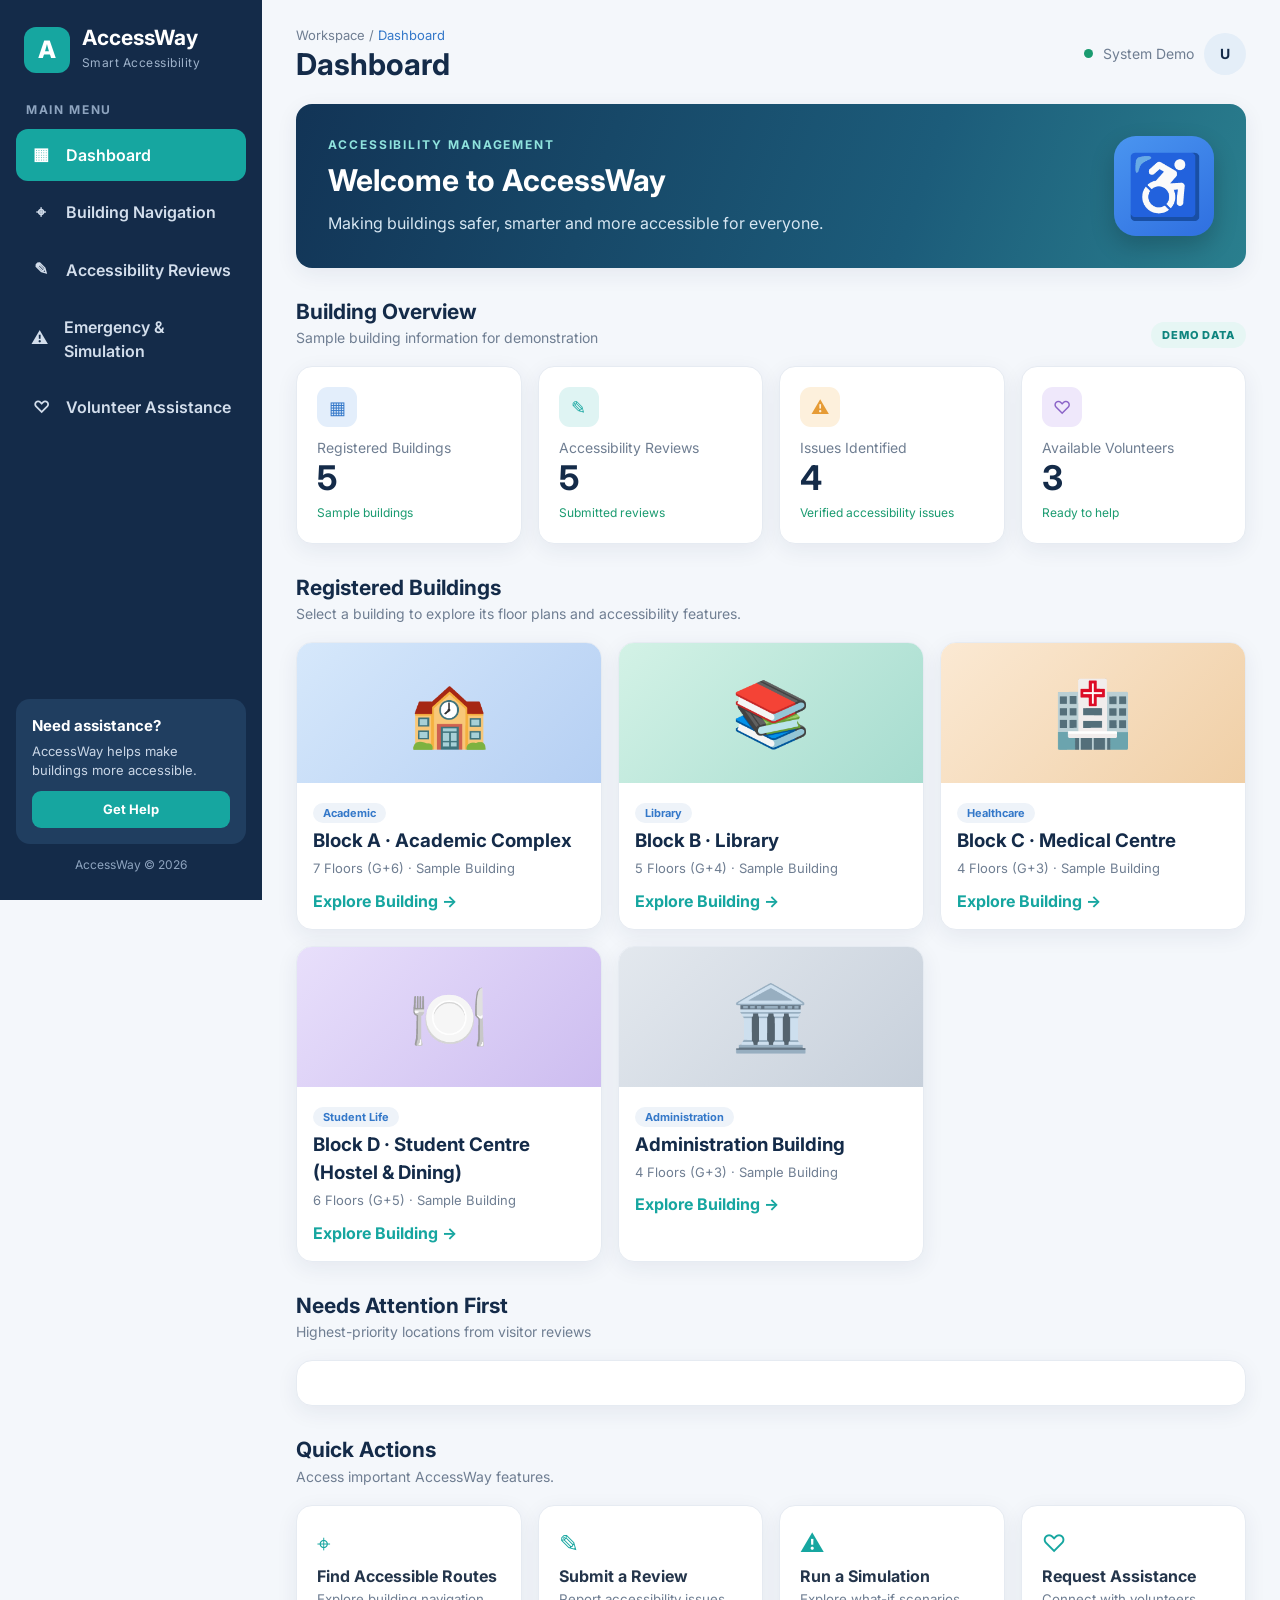
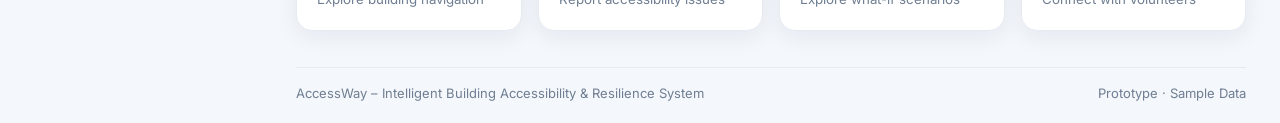
==== commit 98ecdb49: "Update print statement from 'Hello' to 'Goodbye'" ====
--- a/frontend/index.html
+++ b/frontend/index.html
@@ -1,756 +1,1452 @@
-
 <!DOCTYPE html>
 <html lang="en">
 <head>
     <meta charset="UTF-8">
-    <meta name="viewport" content="width=device-width, initial-scale=1.0">
+    <meta name="viewport" content="width=device-width, initial-scale=1, viewport-fit=cover">
     <title>AccessWay | Intelligent Accessibility System</title>
-    <link rel="stylesheet" href="style.css">
+    <style>
+/* =====================================
+   ACCESSWAY – MAIN DESIGN
+===================================== */
+@import url('https://fonts.googleapis.com/css2?family=Inter:wght@400;500;600;700;800&display=swap');
+
+:root {
+    --navy: #142b49; --navy-light: #203e60; --blue: #3478c9; --teal: #16a6a0;
+    --background: #f4f7fb; --white: #fff; --text: #24354b; --muted: #6f7e92;
+    --border: #e6ebf2; --success: #1a9b70; --warning: #e69b35; --danger: #d9534f;
+    --shadow: 0 6px 22px rgba(24, 48, 78, .07);
+}
+* { margin: 0; padding: 0; box-sizing: border-box; }
+body { font-family: 'Inter', Arial, sans-serif; background: var(--background); color: var(--text); min-height: 100vh; line-height: 1.5; }
+button, input, select, textarea { font: inherit; color: inherit; }
+button { cursor: pointer; }
+.hidden { display: none !important; }
+.app-container { display: flex; min-height: 100vh; }
+
+/* ---------- sidebar ---------- */
+.sidebar { width: 262px; background: var(--navy); color: #fff; padding: 26px 16px; display: flex; flex-direction: column; flex-shrink: 0; position: sticky; top: 0; height: 100vh; }
+.brand { display: flex; align-items: center; gap: 12px; padding: 0 8px 28px; }
+.brand-icon { width: 46px; height: 46px; border-radius: 12px; background: var(--teal); display: grid; place-items: center; font-weight: 800; font-size: 24px; }
+.brand h2 { font-size: 21px; line-height: 1.1; } .brand span { font-size: 12px; color: #9fb3cb; letter-spacing: .04em; }
+.sidebar-heading { font-size: 12px; letter-spacing: .14em; color: #8ea4bf; font-weight: 700; padding: 0 10px 10px; }
+.navigation { display: flex; flex-direction: column; gap: 6px; }
+.nav-link { display: flex; align-items: center; gap: 14px; padding: 13px 14px; border: 0; background: none; color: #d3deec; border-radius: 12px; font-weight: 600; text-align: left; transition: .15s; }
+.nav-link span { width: 22px; text-align: center; font-size: 17px; }
+.nav-link:hover { background: var(--navy-light); } .nav-link.active { background: var(--teal); color: #fff; }
+.sidebar-bottom { margin-top: auto; }
+.help-card { background: var(--navy-light); border-radius: 14px; padding: 16px; font-size: 13px; color: #c9d6e6; }
+.help-card h3 { color: #fff; font-size: 15px; margin-bottom: 4px; }
+.help-button { margin-top: 10px; width: 100%; padding: 9px; border: 0; border-radius: 9px; background: var(--teal); color: #fff; font-weight: 700; }
+.sidebar-footer { text-align: center; font-size: 12px; color: #8ea4bf; margin-top: 12px; }
+
+/* ---------- main ---------- */
+.main-content { flex: 1; min-width: 0; padding: 26px 34px 20px; }
+.topbar { display: flex; justify-content: space-between; align-items: center; margin-bottom: 22px; gap: 12px; }
+.breadcrumb { font-size: 13px; color: var(--muted); } .breadcrumb span { color: var(--blue); }
+.topbar h1 { font-size: 30px; color: var(--navy); line-height: 1.2; }
+.topbar-right { display: flex; align-items: center; gap: 10px; font-size: 14px; color: var(--muted); }
+.status-indicator { width: 9px; height: 9px; border-radius: 50%; background: var(--success); }
+.profile-avatar { width: 42px; height: 42px; border-radius: 50%; background: #e4eef8; display: grid; place-items: center; font-weight: 700; color: var(--navy); }
+.page { display: none; } .page.active { display: block; animation: fade .3s; }
+@keyframes fade { from { opacity: 0; transform: translateY(8px); } }
+.page > * + * { margin-top: 18px; }
+
+/* ---------- cards ---------- */
+.content-card, .stat-card, .building-card, .intro-card, .welcome-section { background: var(--white); border: 1px solid var(--border); border-radius: 16px; box-shadow: var(--shadow); }
+.content-card { padding: 22px; }
+.content-card h3, .intro-card h2 { color: var(--navy); }
+.content-card > h3 { margin-bottom: 12px; font-size: 18px; }
+.welcome-section { display: flex; justify-content: space-between; align-items: center; gap: 20px; padding: 32px; background: linear-gradient(110deg, #123456, #1c5c7a 65%, #2a7f8e); color: #fff; border: 0; }
+.welcome-section h2 { font-size: 30px; margin: 4px 0 8px; } .welcome-section p { max-width: 620px; color: #d6e6f2; }
+.eyebrow { font-size: 12px; letter-spacing: .16em; font-weight: 700; color: #8fe3dd !important; }
+.welcome-symbol { width: 100px; height: 100px; border-radius: 22px; background: linear-gradient(145deg,#4a95f0,#2f6fe0); display: grid; place-items: center; font-size: 62px; color: #fff; box-shadow: 0 10px 24px rgba(0,0,0,.2); flex-shrink: 0; }
+.section-heading { display: flex; justify-content: space-between; align-items: end; margin-top: 28px !important; }
+.section-heading h2 { font-size: 21px; color: var(--navy); } .section-heading p { color: var(--muted); font-size: 14px; }
+.demo-label, .campus-demo-tag { font-size: 11px; font-weight: 800; letter-spacing: .08em; padding: 5px 11px; border-radius: 99px; background: #e6f6f4; color: #0f857f; }
+.stats-grid { display: grid; grid-template-columns: repeat(auto-fit, minmax(190px, 1fr)); gap: 16px; }
+.stat-card { padding: 20px; } .stat-card p { color: var(--muted); font-size: 14px; } .stat-card h2 { font-size: 34px; color: var(--navy); line-height: 1.2; } .stat-card > span { font-size: 12px; color: var(--success); }
+.stat-icon { width: 40px; height: 40px; border-radius: 11px; display: grid; place-items: center; font-size: 18px; margin-bottom: 10px; }
+.stat-icon.blue { background: #e3eefb; color: var(--blue); } .stat-icon.teal { background: #dff4f3; color: var(--teal); } .stat-icon.orange { background: #fdf0dc; color: var(--warning); } .stat-icon.purple { background: #efe8fb; color: #8a63c7; } .stat-icon.green { background: #def5ea; color: var(--success); }
+.building-grid { display: grid; grid-template-columns: repeat(auto-fit, minmax(240px, 1fr)); gap: 16px; }
+.building-card { overflow: hidden; }
+.building-visual { height: 140px; display: grid; place-items: center; font-size: 64px; }
+.building-info { padding: 16px; } .building-info h3 { color: var(--navy); margin: 4px 0; } .building-info p { font-size: 13px; color: var(--muted); }
+.building-tag { font-size: 11px; font-weight: 700; padding: 3px 10px; border-radius: 99px; background: #eef3f9; color: var(--blue); }
+.text-button { margin-top: 10px; background: none; border: 0; color: var(--teal); font-weight: 700; padding: 0; }
+.quick-actions { display: grid; grid-template-columns: repeat(auto-fit, minmax(220px, 1fr)); gap: 16px; }
+.action-card { display: flex; flex-direction: column; align-items: flex-start; gap: 2px; text-align: left; padding: 20px; background: #fff; border: 1px solid var(--border); border-radius: 16px; box-shadow: var(--shadow); transition: .15s; }
+.action-card:hover { transform: translateY(-3px); border-color: var(--teal); }
+.action-card span { font-size: 24px; color: var(--teal); } .action-card small { color: var(--muted); }
+.intro-card { display: flex; align-items: center; gap: 18px; padding: 24px; background: linear-gradient(120deg, #e8f4f6, #edf2fb); }
+.large-icon { width: 58px; height: 58px; border-radius: 15px; background: #fff; display: grid; place-items: center; font-size: 26px; color: var(--teal); box-shadow: var(--shadow); flex-shrink: 0; }
+.intro-card p { color: var(--muted); }
+
+/* ---------- forms ---------- */
+label { display: block; font-size: 13px; font-weight: 600; margin: 14px 0 5px; }
+select, input[type=text], input[type=number], input:not([type]), textarea { width: 100%; padding: 11px 13px; border: 1px solid #d3dce7; border-radius: 10px; background: #fbfcfe; }
+select:focus, input:focus, textarea:focus { outline: 2px solid rgba(22, 166, 160, .35); border-color: var(--teal); }
+.form-row { display: grid; gap: 14px; } .form-row.three { grid-template-columns: repeat(auto-fit, minmax(220px, 1fr)); } .form-row.two { grid-template-columns: 1fr 1fr; }
+.form-row label { margin-top: 0; }
+.check { display: flex; align-items: center; gap: 8px; } .check input { width: auto; }
+.primary-button, .secondary-button, .danger-button { border: 0; border-radius: 10px; padding: 12px 20px; font-weight: 700; margin-top: 16px; transition: .15s; }
+.primary-button { background: var(--teal); color: #fff; width: 100%; } .primary-button.inline { width: auto; }
+.secondary-button { background: #e8eef5; color: var(--navy); margin-right: 8px; }
+.danger-button { background: var(--danger); color: #fff; width: 100%; }
+.primary-button:hover, .danger-button:hover { filter: brightness(.93); } .secondary-button:hover { background: #dbe5f0; }
+.button-row { display: flex; gap: 8px; flex-wrap: wrap; align-items: center; } .button-row .primary-button { margin-right: 0; }
+.mini-button { margin: 8px 6px 0 0; padding: 4px 11px; border: 0; border-radius: 8px; background: #e8eef5; color: var(--navy); font-size: 12px; font-weight: 700; }
+.mini-button.ghost { background: #fbe9e8; color: #a33; }
+.two-column { display: grid; grid-template-columns: repeat(auto-fit, minmax(380px, 1fr)); gap: 18px; }
+.sub { margin: 20px 0 6px; color: var(--navy); }
+.small-note, .muted-note { font-size: 12.5px; color: var(--muted); }
+.result-area { margin-top: 14px; }
+
+/* ---------- navigation layout + map ---------- */
+.nav-layout { display: grid; grid-template-columns: 360px minmax(0, 1fr); gap: 18px; align-items: start; }
+.route-empty { padding: 18px; border: 1px dashed #cdd8e5; border-radius: 12px; color: var(--muted); font-size: 14px; }
+.route-option { border: 2px solid var(--border); border-radius: 12px; padding: 12px 14px; margin-bottom: 10px; cursor: pointer; transition: .15s; }
+.route-option:hover { border-color: #b8dedc; } .route-option.selected { border-color: var(--teal); background: #effaf9; }
+.route-option p { font-size: 13px; color: var(--muted); margin-top: 3px; }
+.route-steps { margin-top: 14px; padding-top: 12px; border-top: 1px solid var(--border); } .route-steps h4 { color: var(--navy); }
+.route-steps ol, .compare-card ol, .plain-steps { padding-left: 20px; margin: 8px 0; font-size: 14px; } li { margin: 3px 0; }
+.pill { display: inline-block; padding: 2px 9px; border-radius: 99px; font-size: 11.5px; font-weight: 700; background: #e8eef5; margin: 2px 2px 2px 0; }
+.pill.ok { background: #d9f3e8; color: #0b6b42; } .pill.warn { background: #fdebd0; color: #8a4b00; } .pill.bad { background: #fadbd8; color: #922; } .pill.info { background: #dcebfb; color: #1f559a; }
+.map-heading { display: flex; justify-content: space-between; align-items: start; margin-bottom: 8px; } .map-heading h2 { color: var(--navy); font-size: 22px; }
+.campus-eyebrow { font-size: 11px; font-weight: 800; letter-spacing: .14em; color: var(--teal); }
+.chip-row { display: flex; gap: 8px; flex-wrap: wrap; align-items: center; margin: 8px 0; } .chip-row.big { margin: 0; }
+.chip { border: 1px solid #cfd9e5; background: #fff; border-radius: 99px; padding: 6px 14px; font-size: 13px; font-weight: 600; transition: .15s; }
+.chip:hover { border-color: var(--teal); } .chip.on { background: var(--navy); color: #fff; border-color: var(--navy); } .chip.floor.on { background: var(--teal); border-color: var(--teal); }
+.chip-gap { width: 10px; }
+.map-scroll { overflow: auto; max-height: 680px; border: 1px solid var(--border); border-radius: 14px; background: #f4f7f3; }
+.svg-map { display: block; min-width: 560px; height: auto; } .campus-block { cursor: pointer; transition: opacity .15s; } .campus-block:hover { opacity: .85; }
+.legend { display: flex; flex-wrap: wrap; gap: 8px 18px; font-size: 12.5px; color: var(--muted); margin-top: 10px; }
+.legend .dot { display: inline-block; width: 11px; height: 11px; border-radius: 50%; margin-right: 6px; vertical-align: -1px; }
+.legend .dot.hatch { border-radius: 2px; background: repeating-linear-gradient(45deg, #b9c4d2 0 2px, #fff 2px 5px); }
+
+/* ---------- lists & custom cards (enhanced layouts) ---------- */
+.scroll-list { max-height: 460px; overflow: auto; margin-top: 10px; }
+.priority-item-card { border: 1px solid var(--border); border-radius: 14px; padding: 18px; margin-top: 12px; background: #fff; display: flex; justify-content: space-between; align-items: flex-start; gap: 16px; box-shadow: 0 2px 8px rgba(0,0,0,.02); }
+.priority-item-card .issue-info h4 { color: var(--navy); font-size: 16px; display: flex; align-items: center; gap: 8px; margin-bottom: 4px; }
+.priority-item-card .issue-info p.location { color: var(--teal); font-size: 13.5px; font-weight: 600; margin-bottom: 6px; }
+.priority-item-card .issue-info p.desc { color: var(--muted); font-size: 13.5px; }
+.priority-item-card .issue-meta { text-align: right; display: flex; flex-direction: column; align-items: flex-end; gap: 6px; flex-shrink: 0; }
+.priority-item-card .issue-meta .count { font-weight: 800; font-size: 15px; color: var(--navy); }
+.priority-item-card .issue-meta .confirms { font-size: 12px; color: var(--muted); }
+
+.sev-btn-group { display: grid; grid-template-columns: repeat(4, 1fr); gap: 8px; margin-top: 6px; }
+.sev-btn { padding: 10px; border: 1px solid #d3dce7; border-radius: 10px; background: #fbfcfe; font-weight: 700; text-align: center; cursor: pointer; transition: .15s; font-size: 13px; }
+.sev-btn.active.critical { background: #d9534f; color: #fff; border-color: #d9534f; }
+.sev-btn.active.high { background: #e69b35; color: #fff; border-color: #e69b35; }
+.sev-btn.active.medium { background: #3478c9; color: #fff; border-color: #3478c9; }
+.sev-btn.active.low { background: #1a9b70; color: #fff; border-color: #1a9b70; }
+
+.badge-critical { background: #fadbd8; color: #a1302a; padding: 3px 10px; border-radius: 99px; font-size: 11.5px; font-weight: 700; }
+.badge-high { background: #fdebd0; color: #8a4b00; padding: 3px 10px; border-radius: 99px; font-size: 11.5px; font-weight: 700; }
+.badge-medium { background: #e3eefb; color: #1f559a; padding: 3px 10px; border-radius: 99px; font-size: 11.5px; font-weight: 700; }
+.badge-low { background: #d9f3e8; color: #0b6b42; padding: 3px 10px; border-radius: 99px; font-size: 11.5px; font-weight: 700; }
+
+.volunteer-grid { display: grid; grid-template-columns: repeat(auto-fit, minmax(300px, 1fr)); gap: 16px; margin-top: 16px; }
+.volunteer-card { border: 1px solid var(--border); border-radius: 16px; padding: 20px; background: #fff; box-shadow: 0 2px 10px rgba(0,0,0,.03); display: flex; flex-direction: column; justify-content: space-between; }
+.volunteer-card .v-header { display: flex; justify-content: space-between; align-items: flex-start; margin-bottom: 12px; }
+.volunteer-card h4 { color: var(--navy); font-size: 17px; margin-bottom: 2px; }
+.volunteer-card p.role { font-size: 13px; color: var(--muted); }
+.volunteer-card p.zone { font-size: 13px; color: var(--teal); font-weight: 600; margin: 6px 0 12px; }
+.volunteer-tags { display: flex; flex-wrap: gap; gap: 6px; margin-bottom: 16px; }
+.vtag { background: #f0f4f9; color: var(--navy); padding: 4px 10px; border-radius: 8px; font-size: 12px; font-weight: 600; }
+
+.compare-grid { display: grid; grid-template-columns: repeat(auto-fit, minmax(300px, 1fr)); gap: 14px; margin-bottom: 14px; }
+.compare-card { border: 1px solid var(--border); border-radius: 12px; padding: 14px; margin-top: 12px; background: #fbfcfe; } .compare-grid .compare-card { margin-top: 0; } .compare-card h4 { color: var(--navy); }
+.delta { font-weight: 700; color: var(--navy); margin: 8px 0; }
+.warning-banner { display: flex; gap: 14px; background: #fff6ea; border: 1px solid #f4d9b0; border-left: 5px solid var(--warning); padding: 16px 18px; border-radius: 12px; align-items: start; } .warning-banner > span { font-size: 24px; } .warning-banner p { font-size: 14px; color: #6f4a14; }
+.warning-box, .info-box { border-radius: 10px; padding: 12px 14px; font-size: 14px; margin: 10px 0; } .warning-box { background: #fff6ea; border-left: 5px solid var(--warning); color: #6f4a14; } .info-box { background: #e9f8f1; border-left: 5px solid var(--success); color: #11583c; }
+.exit-grid { display: grid; grid-template-columns: repeat(auto-fit, minmax(240px, 1fr)); gap: 14px; } .exit-card { background: #fff; border: 1px solid var(--border); border-radius: 14px; padding: 16px; font-size: 13.5px; } .exit-card h4 { color: var(--navy); margin-bottom: 6px; }
+.main-footer { display: flex; justify-content: space-between; flex-wrap: wrap; gap: 8px; margin-top: 36px; padding-top: 16px; border-top: 1px solid var(--border); font-size: 13px; color: var(--muted); }
+.toast { position: fixed; bottom: 22px; left: 50%; transform: translate(-50%, 20px); background: var(--navy); color: #fff; padding: 11px 20px; border-radius: 12px; opacity: 0; pointer-events: none; transition: .25s; z-index: 50; max-width: 90vw; }
+.toast.show { opacity: 1; transform: translate(-50%, 0); } .toast.bad { background: var(--danger); }
+
+/* ---------- responsive ---------- */
+@media (max-width: 1100px) { .nav-layout { grid-template-columns: 1fr; } }
+@media (max-width: 860px) {
+    .app-container { flex-direction: column; }
+    .sidebar { width: 100%; height: auto; position: static; padding: 14px; flex-direction: row; flex-wrap: wrap; align-items: center; gap: 10px; }
+    .brand { padding: 0; } .sidebar-heading, .sidebar-bottom { display: none; }
+    .navigation { flex-direction: row; overflow-x: auto; flex: 1; } .nav-link { white-space: nowrap; padding: 10px 12px; }
+    .main-content { padding: 18px 14px; } .topbar h1 { font-size: 24px; }
+    .welcome-symbol { display: none; } .two-column { grid-template-columns: 1fr; } .form-row.two { grid-template-columns: 1fr; }
+}
+
+/* ---------- navigation page (v3) ---------- */
+.picker { display: grid; gap: 8px; }
+.summary-tiles { display: grid; grid-template-columns: repeat(auto-fit, minmax(110px, 1fr)); gap: 10px; margin: 6px 0 14px; }
+.tile { background: #f1f8f8; border: 1px solid #d7ecea; border-radius: 12px; padding: 12px; text-align: center; } .tile b { display: block; font-size: 22px; color: var(--navy); } .tile span { font-size: 12px; color: var(--muted); }
+.route-title { font-weight: 700; color: var(--navy); margin-bottom: 8px; }
+.dir-section { border-left: 3px solid var(--teal); padding: 2px 0 2px 14px; margin: 14px 0; } .dir-section h4 { color: var(--navy); display: flex; align-items: center; gap: 10px; margin-bottom: 4px; }
+.dir-num { width: 24px; height: 24px; border-radius: 50%; background: var(--teal); color: #fff; font-size: 13px; display: inline-grid; place-items: center; }
+.dir-section ol { padding-left: 22px; font-size: 14.5px; } .dir-section li { margin: 5px 0; }
+.map-with-side { display: grid; grid-template-columns: minmax(0, 1fr) 250px; gap: 16px; align-items: start; }
+.side-panel { border: 1px solid var(--border); border-radius: 14px; padding: 14px; background: #fbfcfe; font-size: 13px; } .side-panel h4 { color: var(--navy); margin-bottom: 8px; } .side-panel .sub { margin-top: 16px; }
+.toggle { display: flex; justify-content: space-between; align-items: center; margin: 0; padding: 8px 0; font-weight: 600; font-size: 13px; border-bottom: 1px solid #eef2f6; } .toggle input { width: 38px; height: 20px; accent-color: var(--teal); }
+.legend-list { list-style: none; } .legend-list li { display: flex; gap: 10px; align-items: center; margin: 9px 0; } .legend-list small { display: block; color: var(--muted); font-size: 11.5px; }
+.ln { width: 34px; height: 4px; border-radius: 2px; flex-shrink: 0; } .ln.dash { background: repeating-linear-gradient(90deg, var(--c) 0 7px, transparent 7px 12px); } .sw { width: 34px; height: 16px; border-radius: 4px; border: 1px solid #cdd6e0; flex-shrink: 0; }
+.chip-row.inline { display: inline-flex; margin: 0; }
+.svg-map.campus { min-width: 600px; width: 100%; }
+@media (max-width: 1150px) { .map-with-side { grid-template-columns: 1fr; } }
+
+/* ---------- emergency + what-if (v4) ---------- */
+.em-banner { display: flex; justify-content: space-between; align-items: center; gap: 12px; flex-wrap: wrap; background: #fdeceb; border: 1px solid #f3b9b4; border-left: 6px solid var(--danger); border-radius: 14px; padding: 14px 18px; } .em-banner p { font-size: 14px; color: #7a2a24; } .em-banner .secondary-button { margin: 0; }
+.em-grid { display: grid; grid-template-columns: minmax(0, 1fr) minmax(0, 1.25fr); gap: 18px; margin-top: 16px; align-items: start; } .em-grid > div > .content-card + .content-card { margin-top: 18px; }
+.quick-reports { display: grid; grid-template-columns: repeat(auto-fit, minmax(190px, 1fr)); gap: 8px; margin-top: 8px; }
+.report-btn { text-align: left; padding: 12px 14px; border: 1px solid #f0c9c5; background: #fff7f6; color: #7a2a24; border-radius: 12px; font-weight: 600; font-size: 14px; transition: .15s; } .report-btn:hover { background: #fdeceb; border-color: var(--danger); }
+.part { display: flex; justify-content: space-between; align-items: center; gap: 10px; padding: 9px 12px; border: 1px solid var(--border); border-radius: 10px; margin-top: 8px; background: #fff; font-size: 13.5px; } .part.is-closed { background: #fdeceb; border-color: #f3b9b4; } .part .mini-button { margin: 0 0 0 6px; } .part-btns { display: flex; flex-shrink: 0; }
+details.content-card summary { cursor: pointer; } details.content-card[open] summary { margin-bottom: 8px; }
+.dir-section li .mini-button { margin: 0 0 0 8px; padding: 2px 9px; }
+@media (max-width: 1100px) { .em-grid { grid-template-columns: 1fr; } }
+
+:root{padding-top:env(safe-area-inset-top,0px);padding-bottom:env(safe-area-inset-bottom,0px)}
+</style>
 </head>
-
 <body>
-
 <div class="app-container">
 
-    <!-- SIDEBAR -->
     <aside class="sidebar">
-
-        <div class="brand">
-            <div class="brand-icon">A</div>
-            <div>
-                <h2>AccessWay</h2>
-                <span>Smart Accessibility</span>
-            </div>
+        <div class="brand"><div class="brand-icon">A</div><div><h2>AccessWay</h2><span>Smart Accessibility</span></div></div>
+        <div class="sidebar-heading">MAIN MENU</div>
+        <nav class="navigation">
+            <button class="nav-link active" data-page="dashboard"><span>▦</span> Dashboard</button>
+            <button class="nav-link" data-page="navigation"><span>⌖</span> Building Navigation</button>
+            <button class="nav-link" data-page="reviews"><span>✎</span> Accessibility Reviews</button>
+            <button class="nav-link" data-page="emergency"><span>⚠</span> Emergency &amp; Simulation</button>
+            <button class="nav-link" data-page="volunteers"><span>♡</span> Volunteer Assistance</button>
+        </nav>
+        <div class="sidebar-bottom">
+            <div class="help-card"><h3>Need assistance?</h3><p>AccessWay helps make buildings more accessible.</p><button class="help-button" data-page="volunteers">Get Help</button></div>
+            <div class="sidebar-footer">AccessWay © 2026</div>
         </div>
-
-        <div class="sidebar-heading">MAIN MENU</div>
-
-        <nav class="navigation">
-            <button class="nav-link active" data-page="dashboard">
-                <span>▦</span> Dashboard
-            </button>
-
-            <button class="nav-link" data-page="navigation">
-                <span>⌖</span> Building Navigation
-            </button>
-
-            <button class="nav-link" data-page="reviews">
-                <span>✎</span> Accessibility Reviews
-            </button>
-
-            <button class="nav-link" data-page="emergency">
-                <span>⚠</span> Emergency & Simulation
-            </button>
-
-            <button class="nav-link" data-page="volunteers">
-                <span>♡</span> Volunteer Assistance
-            </button>
-        </nav>
-
-        <div class="sidebar-bottom">
-            <div class="help-card">
-                <div class="help-icon">?</div>
-                <h3>Need assistance?</h3>
-                <p>AccessWay helps make buildings more accessible.</p>
-                <button class="help-button" data-page="volunteers">
-                    Get Help
-                </button>
-            </div>
-
-            <div class="sidebar-footer">
-                AccessWay © 2026
-            </div>
-        </div>
-
     </aside>
 
-
-    <!-- MAIN CONTENT -->
     <main class="main-content">
-
-        <!-- TOP BAR -->
         <header class="topbar">
-
-            <div>
-                <p class="breadcrumb">Workspace / <span id="breadcrumb-page">Dashboard</span></p>
-                <h1 id="page-heading">Dashboard</h1>
-            </div>
-
-            <div class="topbar-right">
-                <span class="status-indicator"></span>
-                <span class="system-status">System Demo</span>
-                <div class="profile-avatar">U</div>
-            </div>
-
+            <div><p class="breadcrumb">Workspace / <span id="breadcrumb-page">Dashboard</span></p><h1 id="page-heading">Dashboard</h1></div>
+            <div class="topbar-right"><span class="status-indicator"></span><span>System Demo</span><div class="profile-avatar">U</div></div>
         </header>
 
-
-        <!-- DASHBOARD PAGE -->
+        <!-- DASHBOARD -->
         <section class="page active" id="dashboard">
-
             <div class="welcome-section">
                 <div>
                     <p class="eyebrow">ACCESSIBILITY MANAGEMENT</p>
                     <h2>Welcome to AccessWay</h2>
-                    <p>
-                        Making buildings safer, smarter and more accessible
-                        for everyone.
-                    </p>
+                    <p>Making buildings safer, smarter and more accessible for everyone.</p>
                 </div>
-
                 <div class="welcome-symbol">♿</div>
             </div>
-
-
-            <div class="section-heading">
-                <div>
-                    <h2>Building Overview</h2>
-                    <p>Sample building information for demonstration</p>
-                </div>
-
-                <span class="demo-label">DEMO DATA</span>
+            <div class="section-heading"><div><h2>Building Overview</h2><p>Sample building information for demonstration</p></div><span class="demo-label">DEMO DATA</span></div>
+            <div class="stats-grid">
+                <div class="stat-card"><div class="stat-icon blue">▦</div><p>Registered Buildings</p><h2 id="building-count">5</h2><span>Sample buildings</span></div>
+                <div class="stat-card"><div class="stat-icon teal">✎</div><p>Accessibility Reviews</p><h2 id="review-count">0</h2><span>Submitted reviews</span></div>
+                <div class="stat-card"><div class="stat-icon orange">⚠</div><p>Issues Identified</p><h2 id="issue-count">0</h2><span>Verified accessibility issues</span></div>
+                <div class="stat-card"><div class="stat-icon purple">♡</div><p>Available Volunteers</p><h2 id="volunteer-count">0</h2><span>Ready to help</span></div>
             </div>
-
-
-            <!-- STATISTICS -->
-            <div class="stats-grid">
-
-                <div class="stat-card">
-                    <div class="stat-icon blue">▦</div>
-                    <p>Registered Buildings</p>
-                    <h2 id="building-count">3</h2>
-                    <span>Sample buildings</span>
-                </div>
-
-                <div class="stat-card">
-                    <div class="stat-icon teal">✎</div>
-                    <p>Accessibility Reviews</p>
-                    <h2 id="review-count">6</h2>
-                    <span>Submitted reviews</span>
-                </div>
-
-                <div class="stat-card">
-                    <div class="stat-icon orange">⚠</div>
-                    <p>Issues Identified</p>
-                    <h2 id="issue-count">4</h2>
-                    <span>Sample accessibility issues</span>
-                </div>
-
-                <div class="stat-card">
-                    <div class="stat-icon purple">♡</div>
-                    <p>Available Volunteers</p>
-                    <h2 id="volunteer-count">12</h2>
-                    <span>Sample volunteers</span>
-                </div>
-
+            <div class="section-heading"><div><h2>Registered Buildings</h2><p>Select a building to explore its floor plans and accessibility features.</p></div></div>
+            <div class="building-grid" id="building-grid"></div>
+            <div class="section-heading"><div><h2>Needs Attention First</h2><p>Highest-priority locations from visitor reviews</p></div></div>
+            <div class="content-card" id="dash-priorities"></div>
+            <div class="section-heading"><div><h2>Quick Actions</h2><p>Access important AccessWay features.</p></div></div>
+            <div class="quick-actions">
+                <button class="action-card" data-page="navigation"><span>⌖</span><strong>Find Accessible Routes</strong><small>Explore building navigation</small></button>
+                <button class="action-card" data-page="reviews"><span>✎</span><strong>Submit a Review</strong><small>Report accessibility issues</small></button>
+                <button class="action-card" data-page="emergency"><span>⚠</span><strong>Run a Simulation</strong><small>Explore what-if scenarios</small></button>
+                <button class="action-card" data-page="volunteers"><span>♡</span><strong>Request Assistance</strong><small>Connect with volunteers</small></button>
             </div>
-
-
-            <!-- BUILDINGS -->
-            <div class="section-heading">
-                <div>
-                    <h2>Registered Buildings</h2>
-                    <p>Select a building to explore its accessibility features.</p>
+        </section>
+
+        <!-- BUILDING NAVIGATION -->
+        <section class="page" id="navigation">
+            <div class="intro-card"><span class="large-icon">⌖</span>
+                <div><h2>Accessible Building Navigation</h2><p>Choose where you are, where you are going and your mobility needs. You get written directions, the campus route, and the floor plan of your destination.</p></div></div>
+
+            <div class="content-card">
+                <h3>1 · Find Your Route</h3>
+                <form id="route-form">
+                    <div class="form-row three">
+                        <div><label>From (building, then room)</label><div class="picker" id="route-from"></div></div>
+                        <div><label>To (building, then room)</label><div class="picker" id="route-to"></div></div>
+                        <div><label for="route-profile">Mobility needs</label>
+                            <select id="route-profile">
+                                <option value="gen">General</option>
+                                <option value="wheel">Wheelchair user (no stairs)</option>
+                                <option value="crutch">Crutches (avoid stairs)</option>
+                                <option value="limited">Limited mobility (avoid stairs)</option>
+                                <option value="hand">Hand disability</option>
+                            </select></div>
+                    </div>
+                    <div class="button-row"><button class="primary-button inline" type="submit">Find Accessible Route</button><button class="secondary-button" type="button" id="route-swap">⇄ Swap</button></div>
+                </form>
+            </div>
+
+            <div class="content-card" id="directions-card"><h3>2 · Written Directions</h3><div id="directions"></div></div>
+
+            <div class="content-card map-card" id="campus-card">
+                <div class="map-heading"><div><span class="campus-eyebrow">CAMPUS NAVIGATION</span><h2>3 · Campus Map</h2><p class="small-note">Find accessible routes, view path conditions and plan your journey across campus. Click a block to open its floor plans.</p></div><span class="campus-demo-tag">SAMPLE CAMPUS</span></div>
+                <div class="map-with-side">
+                    <div class="map-scroll" id="campus-canvas"></div>
+                    <div class="side-panel">
+                        <h4>Path Conditions</h4>
+                        <ul class="legend-list">
+                            <li><i class="ln" style="background:#3fbfb6"></i><div><b>Paved path (accessible)</b><small>Smooth, wheelchair-friendly route</small></div></li>
+                            <li><i class="ln dash" style="--c:#2f6fe0"></i><div><b>Ramp</b><small>Sloped access between levels</small></div></li>
+                            <li><i class="ln dash" style="--c:#4aa84a"></i><div><b>Grass path</b><small>Walkable, not for wheelchairs</small></div></li>
+                            <li><i class="ln dash" style="--c:#d9372b"></i><div><b>Damaged path</b><small>Broken or obstructed, closed</small></div></li>
+                        </ul>
+                        <label class="check"><input type="checkbox" data-show="ramps" checked> Show ramps</label>
+                    </div>
                 </div>
             </div>
 
-            <div class="building-grid">
-
-                <article class="building-card">
-                    <div class="building-visual building-one">🏢</div>
-                    <div class="building-info">
-                        <span class="building-tag">Educational</span>
-                        <h3>University Campus</h3>
-                        <p>4 Floors · Sample Building</p>
-                        <button class="text-button" data-page="navigation">
-                            Explore Building →
-                        </button>
+            <div class="content-card map-card" id="indoor-card">
+                <div class="map-heading"><div><span class="campus-eyebrow">BUILDING NAVIGATION</span><h2 id="indoor-title">Block A</h2><p class="small-note" id="indoor-sub"></p></div><span class="campus-demo-tag">4 · INDOOR MAP</span></div>
+                <div class="chip-row" id="indoor-tabs"></div>
+                <div class="chip-row"><span class="muted-note">Floor:</span><span id="indoor-floors" class="chip-row inline"></span><button class="chip" id="zoom-out">－</button><button class="chip" id="zoom-in">＋</button></div>
+                <div class="map-with-side">
+                    <div class="map-scroll" id="indoor-canvas"></div>
+                    <div class="side-panel">
+                        <h4>Map Options</h4>
+                        <label class="toggle"><input type="checkbox" data-show="route" checked><span>Show accessible route</span></label>
+                        <label class="toggle"><input type="checkbox" data-show="ramps" checked><span>Show ramps</span></label>
+                        <label class="toggle"><input type="checkbox" data-show="lifts" checked><span>Show lifts</span></label>
+                        <label class="toggle"><input type="checkbox" data-show="stairs" checked><span>Show stairs</span></label>
+                        <label class="toggle"><input type="checkbox" data-show="wash" checked><span>Show washrooms</span></label>
+                        <h4 class="sub">Path Legend</h4>
+                        <ul class="legend-list">
+                            <li><i class="ln" style="background:#0f9f94"></i><div><b>Accessible path</b><small>≥ 1.5 m wide</small></div></li>
+                            <li><i class="ln dash" style="--c:#2f6fe0"></i><div><b>Ramp</b><small>≤ 1:12 slope</small></div></li>
+                            <li><i class="ln dash" style="--c:#d9372b"></i><div><b>Restricted path</b><small>Closed in simulation</small></div></li>
+                            <li><i class="sw" style="background:#fbf6e9"></i><div><b>Room / space</b></div></li>
+                            <li><i class="sw" style="background:#edf1f5"></i><div><b>Corridor</b></div></li>
+                            <li><i class="sw" style="background:#e4dbf8"></i><div><b>Lift</b></div></li>
+                        </ul>
                     </div>
-                </article>
-
-                <article class="building-card">
-                    <div class="building-visual building-two">🏥</div>
-                    <div class="building-info">
-                        <span class="building-tag">Healthcare</span>
-                        <h3>City Medical Centre</h3>
-                        <p>5 Floors · Sample Building</p>
-                        <button class="text-button" data-page="navigation">
-                            Explore Building →
-                        </button>
+                </div>
+                <div class="chip-row" id="indoor-legs"></div>
+            </div>
+        </section>
+
+        <!-- REVIEWS (Updated to Modern Layout) -->
+        <section class="page" id="reviews">
+            <div class="intro-card"><span class="large-icon">✎</span><div><h2>Community Accessibility Reviews &amp; Severity Ranking</h2><p>Submit real-time barrier reports and track top campus issues ranked by severity.</p></div></div>
+            
+            <div class="content-card">
+                <h3>Submit Accessibility Barrier Review</h3>
+                <p class="small-note" style="margin-bottom:16px;">Reports immediately update severity rankings &amp; C++ routing weights</p>
+                <form id="review-form">
+                    <input id="review-id" type="hidden">
+                    <div class="form-row two">
+                        <div>
+                            <label for="review-building">Campus Building / Zone</label>
+                            <select id="review-building"></select>
+                        </div>
+                        <div>
+                            <label for="review-location-text">Specific Floor / Door / Ramp</label>
+                            <input id="review-location-text" type="text" placeholder="e.g., 2F West Lift or Ramp R2" required>
+                            <!-- Hidden select for compatibility with backend logic -->
+                            <select id="review-location" class="hidden"></select>
+                        </div>
                     </div>
-                </article>
-
-                <article class="building-card">
-                    <div class="building-visual building-three">🏬</div>
-                    <div class="building-info">
-                        <span class="building-tag">Commercial</span>
-                        <h3>Central Shopping Complex</h3>
-                        <p>3 Floors · Sample Building</p>
-                        <button class="text-button" data-page="navigation">
-                            Explore Building →
-                        </button>
+                    <div class="form-row two" style="margin-top:14px;">
+                        <div>
+                            <label for="review-category">Issue Category</label>
+                            <select id="review-category">
+                                <option value="Blocked Ramp">Blocked Ramp</option>
+                                <option value="Missing Tactile Paving">Missing Tactile Paving</option>
+                                <option value="Lift Outage">Lift Outage</option>
+                                <option value="Narrow Corridor">Narrow Corridor</option>
+                                <option value="Steep Slope">Steep Slope</option>
+                                <option value="Broken Elevator">Broken Elevator</option>
+                                <option value="Other accessibility concern">Other accessibility concern</option>
+                            </select>
+                        </div>
+                        <div>
+                            <label>Severity Level</label>
+                            <div class="sev-btn-group" id="severity-buttons">
+                                <div class="sev-btn critical" data-val="5">Critical</div>
+                                <div class="sev-btn high" data-val="4">High</div>
+                                <div class="sev-btn medium active" data-val="3">Medium</div>
+                                <div class="sev-btn low" data-val="2">Low</div>
+                            </div>
+                            <input type="hidden" id="review-severity" value="3">
+                        </div>
                     </div>
-                </article>
-
+                    <div style="margin-top:14px;">
+                        <label for="review-description">Barrier Description &amp; Mobility Impact</label>
+                        <textarea id="review-description" rows="3" placeholder="Describe how this affects wheelchair users, visually impaired students, or step-free access..." required></textarea>
+                    </div>
+                    <button class="primary-button" type="submit" style="margin-top:18px;">Submit Barrier Report</button>
+                </form>
             </div>
 
-
-            <!-- QUICK ACTIONS -->
-            <div class="section-heading">
-                <div>
-                    <h2>Quick Actions</h2>
-                    <p>Access important AccessWay features.</p>
+            <div class="content-card">
+                <div style="display:flex; justify-content:space-between; align-items:center; margin-bottom:14px;">
+                    <div>
+                        <h3 style="margin-bottom:2px;">Top Issues by Severity (Live Ranking)</h3>
+                        <p class="small-note">Sorted automatically by Criticality, Report Frequency &amp; Confirmations</p>
+                    </div>
+                    <span id="tracked-clusters-badge" class="badge-medium" style="background:#142b49; color:#fff; padding:6px 14px; border-radius:99px;">5 Tracked Clusters</span>
+                </div>
+                <div id="priority-list" class="scroll-list"></div>
+            </div>
+        </section>
+
+        <!-- EMERGENCY + WHAT-IF -->
+        <section class="page" id="emergency">
+            <div class="warning-banner"><span>⚠</span><div><strong>Demonstration only</strong><p>This prototype does not provide certified emergency instructions. Follow official building procedures and trained personnel. Lifts are never treated as evacuation routes.</p></div></div>
+            <div class="chip-row big"><button class="chip on" data-emtab="em-live">🚨 Emergency Mode (live)</button><button class="chip" data-emtab="em-sim">What-If Simulation (planning)</button></div>
+
+            <div class="em-panel" id="em-live">
+                <div class="content-card" id="em-start-card">
+                    <h3>Start an emergency</h3>
+                    <p class="small-note">Tell us what is happening and where you are. While you move, report what you see (a gate is closed, a staircase is closed, a corridor is crowded) and your route changes from where you stand.</p>
+                    <div class="form-row three">
+                        <div><label for="em-type">What is happening?</label>
+                            <select id="em-type"><option>Fire alarm</option><option>Smoke in the building</option><option>Earthquake</option><option>Gas leak</option><option>Security threat nearby</option><option>Other evacuation</option></select></div>
+                        <div><label>Where are you now?</label><div class="picker" id="em-loc"></div></div>
+                        <div><label for="em-profile">Mobility needs</label>
+                            <select id="em-profile"><option value="gen">General</option><option value="wheel">Wheelchair user</option><option value="crutch">Crutches</option><option value="limited">Limited mobility</option><option value="hand">Hand disability</option></select></div>
+                    </div>
+                    <button class="danger-button inline" id="em-start" type="button">Start emergency guidance</button>
+                </div>
+
+                <div id="em-live-box" class="hidden">
+                    <div class="em-banner" id="em-banner"></div>
+                    <div class="em-grid">
+                        <div>
+                            <div class="content-card"><h3>What to do now</h3><div id="em-guidance"></div></div>
+                            <div class="content-card"><h3>Report a problem</h3>
+                                <p class="small-note">Tap what you see ahead of you. The route is recalculated from your position.</p>
+                                <div class="quick-reports">
+                                    <button class="report-btn" data-emquick="exit">🚪 Gate / exit is closed</button>
+                                    <button class="report-btn" data-emquick="stair">🪜 Staircase is closed</button>
+                                    <button class="report-btn" data-emquick="crowd">👥 Corridor is crowded</button>
+                                    <button class="report-btn" data-emquick="blocked">🔥 Corridor blocked / smoke</button>
+                                    <button class="report-btn" data-emquick="refuge">♿ Refuge area not usable</button>
+                                </div>
+                                <h4 class="sub">Or choose exactly what is wrong along your route</h4><div id="em-along"></div>
+                                <h4 class="sub">Reports so far</h4><div id="em-log"></div>
+                            </div>
+                        </div>
+                        <div class="content-card"><h3>Your route</h3><div class="chip-row" id="em-views"></div><div class="map-scroll" id="em-map"></div>
+                            <p class="small-note">Red = closed or blocked · orange 👥 = crowded · teal = your route · red pin = where you are heading.</p></div>
+                    </div>
+                </div>
+
+                <div class="two-column">
+                    <div class="content-card"><h3>Request Help (Demo SOS)</h3>
+                        <div class="warning-box"><strong>DEMO ONLY.</strong> Saved in your browser. No emergency service or staff member is contacted. In a real emergency call your local emergency number (112 in India).</div>
+                        <form id="sos-form"><label>Your location</label><div class="picker" id="sos-loc"></div><label for="sos-text">Message</label><textarea id="sos-text" rows="3"></textarea><button class="danger-button" type="submit">Record demo SOS</button></form>
+                        <div id="sos-list"></div></div>
+                    <div class="content-card"><h3>Exits &amp; Refuge Areas</h3><p class="small-note">Sample data. Replace with each building's approved emergency plan.</p><div class="exit-grid" id="exit-cards"></div></div>
                 </div>
             </div>
 
-            <div class="quick-actions">
-
-                <button class="action-card" data-page="navigation">
-                    <span>⌖</span>
-                    <strong>Find Accessible Routes</strong>
-                    <small>Explore building navigation</small>
-                </button>
-
-                <button class="action-card" data-page="reviews">
-                    <span>✎</span>
-                    <strong>Submit a Review</strong>
-                    <small>Report accessibility issues</small>
-                </button>
-
-                <button class="action-card" data-page="emergency">
-                    <span>⚠</span>
-                    <strong>Run a Simulation</strong>
-                    <small>Explore what-if scenarios</small>
-                </button>
-
-                <button class="action-card" data-page="volunteers">
-                    <span>♡</span>
-                    <strong>Request Assistance</strong>
-                    <small>Connect with volunteers</small>
-                </button>
-
+            <div class="em-panel hidden" id="em-sim">
+                <div class="content-card"><h3>1 · Plan a route</h3>
+                    <p class="small-note">This is for planning only. Pick where you are going, then see what happens if part of the route is closed. (Live problems during an emergency go in Emergency Mode.)</p>
+                    <div class="form-row three">
+                        <div><label>From</label><div class="picker" id="wi-from"></div></div>
+                        <div><label>To</label><div class="picker" id="wi-to"></div></div>
+                        <div><label for="wi-profile">Mobility needs</label>
+                            <select id="wi-profile"><option value="gen">General</option><option value="wheel" selected>Wheelchair user</option><option value="crutch">Crutches</option><option value="limited">Limited mobility</option></select></div>
+                    </div>
+                    <button class="primary-button inline" id="wi-compare" type="button">Show my route</button>
+                </div>
+                <div class="content-card hidden" id="wi-route-card"><h3>2 · What if part of this route is closed?</h3>
+                    <p class="small-note">These are the parts of your route. Press one to close it and see the other way.</p><div id="wi-parts"></div></div>
+                <div id="simulation-result"></div>
+                <div class="content-card"><h3>Active closures</h3><div id="active-changes"></div><button class="secondary-button" id="reset-simulation">Reset scenario</button></div>
+                <details class="content-card"><summary><b>Advanced:</b> close something that is not on my route</summary>
+                    <form id="simulation-form">
+                        <label for="scenario-type">Scenario</label>
+                        <select id="scenario-type"><option value="block">Blocked corridor</option><option value="elevator">Lift unavailable</option><option value="close">Facility temporarily unavailable</option><option value="restore">Connection restored</option></select>
+                        <div id="scenario-block-wrap"><label for="scenario-block">Building</label><select id="scenario-block"></select></div>
+                        <div id="scenario-floor-wrap"><label for="scenario-floor">Floor</label><select id="scenario-floor"></select></div>
+                        <label for="scenario-target">Which connection / facility</label><select id="scenario-target"></select>
+                        <button class="primary-button" type="submit">Apply</button>
+                    </form></details>
             </div>
-
         </section>
 
-
-        <!-- BUILDING NAVIGATION PAGE -->
-        <section class="page" id="navigation">
-
-            <div class="intro-card">
-                <span class="large-icon">⌖</span>
-                <div>
-                    <h2>Accessible Building Navigation</h2>
-                    <p>
-                        Find routes based on your destination and mobility
-                        preferences.
-                    </p>
-                </div>
+        <!-- VOLUNTEERS (Updated to Modern Layout) -->
+        <section class="page" id="volunteers">
+            <div class="intro-card"><span class="large-icon">♡</span><div><h2>Peer Volunteer &amp; Mobility Escort Assistance</h2><p>Connect with trained campus accessibility ambassadors for on-demand navigation support.</p></div></div>
+            
+            <div class="content-card">
+                <h3>On-Demand Peer Volunteer &amp; Escort Dispatch</h3>
+                <p class="small-note" style="margin-bottom:14px;">Request a trained campus mobility ambassador to meet you at any gate, parking bay, or classroom.</p>
+                <form id="help-form">
+                    <input id="help-name" type="hidden" value="Student Visitor">
+                    <div class="form-row two">
+                        <div>
+                            <label for="help-loc-select">Your Meeting Point</label>
+                            <select id="help-loc-select">
+                                <option value="og">Main Gate &amp; Security Plaza</option>
+                                <option value="opk">Accessible Parking Bay P1</option>
+                                <option value="A0:main">Block A Main Entrance</option>
+                                <option value="B0:main">Block B Library Entrance</option>
+                            </select>
+                            <div class="hidden"><div class="picker" id="help-loc"></div></div>
+                        </div>
+                        <div>
+                            <label for="help-type">Assistance Needed</label>
+                            <select id="help-type">
+                                <option>Wheelchair Push / Companion</option>
+                                <option>Tactile &amp; Visual Navigation</option>
+                                <option>Heavy Door / Luggage Assist</option>
+                                <option>Classroom Guidance Escort</option>
+                                <option>General Accessibility Support</option>
+                            </select>
+                        </div>
+                    </div>
+                    <div style="margin-top:14px;">
+                        <label for="help-description">Additional Meeting Notes (Optional)</label>
+                        <textarea id="help-description" rows="2" placeholder="e.g., Meeting near security desk, wearing blue jacket..."></textarea>
+                    </div>
+                    <button class="primary-button" type="submit" style="margin-top:16px; background: #0f9f94;">Request Nearest Volunteer</button>
+                </form>
+                <div id="help-result" class="result-area"></div>
             </div>
 
-            <div class="content-card">
-                <h3>Find Your Route</h3>
-
-                <form id="route-form">
-
-                    <label for="building-select">Select Building</label>
-                    <select id="building-select" required>
-                        <option value="">Choose a building</option>
-                        <option>University Campus</option>
-                        <option>City Medical Centre</option>
-                        <option>Central Shopping Complex</option>
-                    </select>
-
-                    <label for="start-location">Starting Location</label>
-                    <input id="start-location" type="text"
-                        placeholder="Example: Main Entrance" required>
-
-                    <label for="destination">Destination</label>
-                    <input id="destination" type="text"
-                        placeholder="Example: Room 201" required>
-
-                    <label for="mobility">Mobility Preference</label>
-                    <select id="mobility" required>
-                        <option value="general">General</option>
-                        <option value="wheelchair">Wheelchair User</option>
-                        <option value="crutches">Crutches</option>
-                        <option value="limited">Limited Mobility</option>
-                        <option value="hand">Hand Disability</option>
-                    </select>
-
-                    <button class="primary-button" type="submit">
-                        Find Accessible Route
-                    </button>
-
-                </form>
-   
-<!-- ACCESSWAY CAMPUS OVERVIEW -->
-<div class="content-card campus-map-card">
-    <div class="campus-map-heading">
+            <div class="section-heading" style="margin-top:24px;">
+                <div><h2>Active Campus Volunteers &amp; Ambassadors</h2><p>Directly dispatch or view currently on-duty mobility escorts</p></div>
+            </div>
+            
+            <div class="volunteer-grid" id="volunteer-list"></div>
+
+            <div class="content-card" style="margin-top:24px;">
+                <h3>Assistance Request Queue</h3>
+                <label for="acting-as">Acting as volunteer</label><select id="acting-as"></select>
+                <div id="request-list"></div>
+            </div>
+        </section>
+
+        <footer class="main-footer"><p>AccessWay – Intelligent Building Accessibility &amp; Resilience System</p><span>Prototype · Sample Data</span></footer>
+    </main>
+</div>
+<div class="toast" id="toast" role="status" aria-live="polite"></div>
+<script>
+/* =========================================================
+   ACCESSWAY – CAMPUS DATA + CAMPUS MAP
+========================================================= */
+const SCALE = 0.06;                 
+const OUT_K = 0.5 / SCALE;          
+const FLOOR_NAMES = ["Ground Floor", "First Floor", "Second Floor", "Third Floor", "Fourth Floor", "Fifth Floor", "Sixth Floor"];
+const FLOOR_SHORT = ["GF", "1F", "2F", "3F", "4F", "5F", "6F"];
+
+const P = (top, topR, left, right, cp, cn, mid) => ({ top, topR, left, right, cp, cn, mid });
+const rep = (n, t) => Array(n).fill(t);
+
+const BLOCKS = [
+  { id: "A", name: "Block A", type: "Academic Complex", tag: "Academic", icon: "🏫", floors: 7,
+    rect: [70, 70, 240, 120], fill: "#dcecff", stroke: "#6193c5", main: [190, 210], side: [325, 130], sideDir: "es",
+    plans: [
+      P(["CS Lab:2", "Classroom:2", "Classroom:2", "Seminar Room:2"], ["Faculty Offices:1"], ["Engineering Lab:1", "Science Lab:1", "Computer Lab:1"], ["Department Office:1", "Meeting Room:1", "Academic Office:1"], "theatres", ["Lecture Theatre 1", "Auditorium", "Lecture Theatre 2"], ["Reception / Lobby*:1"]),
+      P(["Classroom:2", "Classroom:2", "Classroom:2", "Tutorial Room:1.4", "Classroom:2"], ["Faculty Room:1", "Pantry:.8"], ["Physics Lab:2", "Physics Prep Room:1"], ["Department Office:1", "Staff Common Room:1", "Notice Hall:1"], "grid6", rep(6, "Classroom"), ["Notice Board Hall:1", "Lobby*:1.6"]),
+      P(["Chemistry Lab:3", "Chemistry Store:1", "Instrument Room:1.5"], ["Lab Faculty Room:1"], ["Electronics Lab:2", "Electronics Store:1"], ["Technician Room:1", "Safety Office:1"], "hallside", ["Computer Lab (Large)", "Server Room", "Network Lab"], ["Lobby*:1.5", "Lab Reception:1"]),
+      P(["Seminar Room 1:2", "Seminar Room 2:2", "Seminar Room 3:2", "Conference Room:2.5"], ["Faculty Offices:1", "Faculty Offices:1"], ["Large Lecture Hall:2", "Lecture Hall:1"], ["Tutorial Room:1", "Tutorial Room:1", "Tutorial Room:1"], "wide3", ["Lecture Hall 1", "Lecture Hall 2", "Lecture Hall 3"], ["Lobby*:1"]),
+      P(rep(5, "Faculty Office:1.5"), ["HOD Office:1"], ["Departmental Library:1.4", "Reading Room:1", "Photocopy Room:.7"], ["Research Scholar Room:1.6", "Pantry:.8"], "grid8", rep(8, "Faculty Cabin"), ["Lobby*:1", "Store:.8"]),
+      P(["Project Lab:2", "Project Lab:2", "Research Lab:3"], ["Meeting Room:1"], ["AI Lab:1.5", "Data Science Lab:1.5"], ["Robotics Lab:1.5", "IoT Lab:1.5"], "atrium", ["Seminar Hall", "~", "Conference Hall"], ["Lobby*:1"]),
+      P(["Research Lab:3", "Research Lab:3", "Doctoral Cabin:1.5"], ["Faculty Offices:1"], ["Thesis Room:1"], ["Seminar Room:1", "Meeting Room:1"], "theatres", ["Seminar Hall", "Conference Hall", "Seminar Hall"], ["Lobby*:1"])
+    ] },
+  { id: "B", name: "Block B", type: "Library", tag: "Library", icon: "📚", floors: 5,
+    rect: [520, 60, 220, 110], fill: "#d9f3e8", stroke: "#60a98a", main: [630, 190], side: [505, 130], sideDir: "ws",
+    plans: [
+      P(["Group Study 1:2", "Group Study 2:2", "Discussion Room:2", "IT Resource Centre:2.5"], ["Help Desk:1"], ["Reference Section:1", "Catalogue Room:1", "Archives:1"], ["Digital Library:1.4", "Periodicals:1", "Print Centre:.8"], "stacks", ["Book Stacks", "Reading Hall", "Reading Hall", "Book Stacks"], ["Circulation Desk*:1"]),
+      P(["Periodicals Room:3", "Journals:2", "Media Room:2"], ["Staff Room:1"], ["Reading Room:1.5", "Quiet Study:1.5"], ["Digital Library:1", "Research Room:1", "Scan Room:.7"], "hallside", ["Reading Hall", "Group Study", "Group Study"], ["Lobby*:1", "Help Point:.8"]),
+      P(rep(4, "Group Study:1.5").concat(["Seminar Room:2"]), ["Printing:1"], ["Reference Section:1", "Reference Section:1"], ["Archive Room:1.5", "Rare Books Vault:1"], "grid6", rep(6, "Study Pod Room"), ["Lobby*:1"]),
+      P(["Book Stacks A:3", "Book Stacks B:3", "Book Stacks C:2"], ["Stack Office:1"], ["Reading Room:1"], ["Quiet Study:1", "Quiet Study:1"], "atrium", ["Periodical Hall", "~", "Reading Hall"], ["Lobby*:1.4", "Librarian Office:1"]),
+      P(["Research Commons:3", "Digital Lab:2", "Seminar Room:2"], ["Reference Room:1"], ["Thesis Room:1", "Special Collections:1"], ["Staff Library:1.4", "Training Room:1"], "theatres", ["Research Hall", "Rare Books Hall", "Research Hall"], ["Lobby*:1"])
+    ] },
+  { id: "C", name: "Block C", type: "Medical Centre", tag: "Healthcare", icon: "🏥", floors: 4,
+    rect: [650, 230, 200, 100], fill: "#fce9d5", stroke: "#d49a55", main: [640, 290], side: [750, 350], sideDir: "es",
+    plans: [
+      P(["Consultation Room:2", "Consultation Room:2", "Consultation Room:2", "Nurse Station:1.5"], ["Records Office:1"], ["Pharmacy:1", "Laboratory:1", "Radiology:1"], ["First Aid / Emergency:1.4", "Treatment Room:1", "Observation Room:1"], "theatres", ["Waiting Area", "Reception & Registration", "Waiting Area"], ["Triage Lobby*:1"]),
+      P(["Dental Clinic:2", "Eye Clinic:2", "ENT Clinic:2", "Counselling Room:1.5", "Consultation Room:2"], ["Records:1"], ["Physiotherapy:1.4", "Therapy Room:1"], ["Pathology Lab:1", "Medical Store:1", "Collection Room:.8"], "grid6", rep(6, "Consultation Room"), ["Waiting Lobby*:1.5", "Reception Desk:1"]),
+      P(["Day Care Ward:3", "Recovery Ward:3", "Isolation Room:1.5"], ["Nurse Base:1"], ["Treatment Room:1", "Treatment Room:1", "Minor OT:1"], ["Dialysis:1.5", "Infusion Room:1.5"], "atrium", ["Ward A", "~", "Ward B"], ["Lobby*:1", "Pantry:.8"]),
+      P(rep(4, "Ward:2"), ["Doctors Lounge:1"], ["ICU Observation:1.6", "Operation Theatre:1.6"], ["Admin Office:1", "Conference Room:1.4"], "hallside", ["Intensive Care Unit", "Nurses Station", "Sterile Store"], ["Lobby*:1"])
+    ] },
+  { id: "D", name: "Block D", type: "Student Centre (Hostel & Dining)", tag: "Student Life", icon: "🍽️", floors: 6,
+    rect: [630, 380, 220, 110], fill: "#eee5fc", stroke: "#9a7cc7", main: [620, 435], side: [740, 505], sideDir: "es",
+    plans: [
+      P(["Cafeteria / Mess:3", "Coffee Bar:1.5", "Bakery:1.5", "Serving Counter:2"], ["Cashier:1"], ["Kitchen:1.6", "Store Room:1"], ["Vending Area:1", "Cold Store:1", "Staff Room:1"], "theatres", ["Dining Hall", "Common Lounge", "Dining Hall"], ["Lobby*:1"]),
+      P(["Gym:3", "Games Room:2", "Club Room:1.5", "Club Room:1.5"], ["Student Union:1"], ["Recreation Room:1", "Music Room:1", "Dance Studio:1"], ["Notice Hall:1", "Print Shop:1", "Counselling Room:1"], "wide3", ["Multi-purpose Hall", "Indoor Sports Court", "Multi-purpose Hall"], ["Lobby*:1"]),
+      P(rep(5, "Hostel Room:1.5"), ["Warden Office:1.2"], ["Study Room:1", "Common Room:1", "Laundry:.8"], rep(3, "Hostel Room:1"), "grid8", rep(8, "Hostel Room"), ["Lobby*:1", "Visitors Room:.8"]),
+      P(rep(5, "Hostel Room:1.5"), ["Hostel Room:1.2"], rep(4, "Hostel Room:1"), ["Study Room:1", "Common Area:1.4"], "grid6", rep(6, "Hostel Room"), ["Lobby*:1", "Pantry:.8"]),
+      P(rep(4, "Hostel Room:1.5").concat(["Common Room:2"]), ["Warden Office:1.2"], rep(3, "Hostel Room:1"), ["Study Room:1.4", "Laundry:1"], "atrium", ["Hostel Wing A", "~", "Hostel Wing B"], ["Lobby*:1"]),
+      P(rep(5, "Hostel Room:1.5"), ["Hostel Room:1.2"], ["Terrace Lounge:2", "Hostel Room:1"], rep(3, "Hostel Room:1"), "grid8", rep(8, "Hostel Room"), ["Lobby*:1", "Terrace Access:.8"])
+    ] },
+  { id: "E", name: "Administration", type: "Administration Building", tag: "Administration", icon: "🏛️", floors: 4,
+    rect: [250, 250, 160, 90], fill: "#e8ecf1", stroke: "#7a8a9e", main: [330, 365], side: [425, 290], sideDir: "es",
+    plans: [
+      P(["Student Services:2", "Admissions Office:2", "Accounts Office:2", "Examination Cell:2"], ["Cashier:1"], ["Registrar:1", "Records Room:1", "Help Desk:1"], ["Dean Office:1", "Meeting Room:1", "Mail Room:1"], "theatres", ["Waiting Lounge", "Front Office", "Waiting Lounge"], ["Reception*:1"]),
+      P(["Dean Office:2", "HOD Office:2", "Accounts:2", "Audit Cell:2", "Staff Room:2"], ["Pantry:1"], ["HR Office:1.4", "Finance Office:1.4"], ["Conference Room:1.4", "Board Room:1.4"], "grid6", rep(6, "Open Office"), ["Lobby*:1"]),
+      P(["Director Office:2.5", "Secretary:1.5", "Planning Cell:2"], ["Legal Cell:1"], ["Strategy Room:1", "Archive:1", "IT Office:1"], ["Board Room:1.6", "Meeting Room:1"], "hallside", ["Conference Hall", "Meeting Room", "Meeting Room"], ["Lobby*:1", "Pantry:.8"]),
+      P(["Vice-Chancellor Office:3", "PA Office:1.5", "Waiting Room:1.5", "Protocol Office:2"], ["Pantry:1"], ["Library:1"], ["Board Room:1.4", "Senate Hall:1.4"], "atrium", ["Senate Room", "~", "Council Room"], ["Lobby*:1"])
+    ] }
+];
+
+const OUTDOOR_NODES = [
+  ["og", 450, 580, "Main Gate"], ["os1", 450, 505, "South Plaza"], ["os2", 450, 435, "Central Plaza"], ["os2b", 450, 365, null],
+  ["os3", 450, 290, "Admin Junction"], ["os4", 450, 190, "North Junction"], ["os5", 450, 130, "North Plaza"],
+  ["opk", 240, 505, "Accessible Parking"], ["ow1", 190, 435, "West Junction"], ["oe1", 640, 350, "East Junction"]
+];
+const OUTDOOR_EDGES = [
+  ["og", "os1", "paved", "Main Gate to South Plaza"], ["os1", "os2", "paved", "South Plaza to Central Plaza"],
+  ["os2", "os2b", "paved", "Central Plaza to Plaza North"], ["os2b", "os3", "paved", "Plaza North to Admin Junction"],
+  ["os3", "os4", "paved", "Admin Junction to North Junction"], ["os4", "os5", "paved", "North Junction to North Plaza"],
+  ["os1", "opk", "paved", "South Plaza to Accessible Parking"], ["os2", "ow1", "paved", "Central Plaza to West Junction"],
+  ["ow1", "oAm", "ramp", "West Junction to Block A entrance (ramp)"], ["os2b", "oEm", "paved", "Plaza North to Administration entrance"],
+  ["os3", "oEs", "paved", "Admin Junction to Administration side door"], ["os3", "oCm", "ramp", "Admin Junction to Block C entrance (ramp)"],
+  ["oCm", "oe1", "paved", "Block C entrance to East Junction"], ["oe1", "oCs", "paved", "East Junction to Block C side door"],
+  ["os2", "oDm", "paved", "Central Plaza to Block D entrance"], ["oe1", "oDm", "grass", "East Junction to Block D (grass shortcut)"],
+  ["os1", "oDs", "paved", "South Plaza to Block D side door"], ["os5", "oBs", "paved", "North Plaza to Block B side door"],
+  ["os4", "oBm", "damaged", "North Junction to Block B entrance (damaged)"], ["os5", "oAs", "damaged", "North Plaza to Block A side door (damaged)"]
+];
+
+const CAMPUS_COND = { paved: "#3fbfb6", ramp: "#2f6fe0", grass: "#4aa84a", damaged: "#d9372b" };
+function drawCampus(legs, route) {
+  const Q = MAPSETS || S, hot = new Set(legs.filter(l => l.v !== "C").map(l => l.v[0]));
+  const roads = E.filter(e => e.t === "outdoor" && N.get(e.a).v === "C" && N.get(e.b).v === "C");
+  const L = (e, col, w, extra = "") => { const A = N.get(e.a), B = N.get(e.b); return `<line x1="${A.x}" y1="${A.y}" x2="${B.x}" y2="${B.y}" stroke="${col}" stroke-width="${w}" stroke-linecap="round" ${extra}/>`; };
+  let s = `<svg viewBox="0 0 900 620" class="svg-map campus" role="img" aria-label="University campus map">
+    <rect width="900" height="620" rx="16" fill="#eef4ea"/><rect x="25" y="25" width="850" height="575" rx="22" fill="#f3f8ef" stroke="#d6e3d2" stroke-width="3"/>
+    <rect x="480" y="215" width="120" height="55" rx="14" fill="#dcefd9"/><text x="540" y="247" text-anchor="middle" font-size="11" font-weight="700" letter-spacing="1" fill="#5e8a62">GARDEN</text>
+    <rect x="480" y="440" width="120" height="50" rx="14" fill="#dcefd9"/><text x="540" y="470" text-anchor="middle" font-size="11" font-weight="700" letter-spacing="1" fill="#5e8a62">GREEN COURT</text>
+    <rect x="40" y="470" width="200" height="90" rx="8" fill="#e6eaef" stroke="#c8d0d9"/>
+    <g stroke="#fff" stroke-width="3">${[60, 85, 110, 135, 160, 185, 210].map(x => `<line x1="${x}" y1="482" x2="${x}" y2="548"/>`).join("")}</g>
+    <rect x="95" y="498" width="90" height="26" rx="6" fill="#fff" stroke="#334"/><text x="140" y="516" text-anchor="middle" font-size="14" font-weight="800" fill="#142b49">P  Parking</text>`;
+  [[60, 60], [850, 60], [60, 320], [860, 560], [330, 160], [770, 190], [350, 460], [560, 330]].forEach(([x, y]) => s += `<circle cx="${x}" cy="${y}" r="10" fill="#c3e3ba"/><circle cx="${x}" cy="${y}" r="4.5" fill="#a0cf95"/>`);
+  roads.forEach(e => s += L(e, "#d9dfe6", 24));
+  roads.forEach(e => s += L(e, "#ffffff", 20));
+  roads.forEach(e => {
+    const blocked = Q.blocked.has(e.key), eff = blocked ? "damaged" : (e.cond === "damaged" ? "paved" : e.cond);
+    if (eff === "ramp" && S.show.ramps === false) { s += L(e, CAMPUS_COND.paved, 3.5); return; }
+    s += L(e, CAMPUS_COND[eff], 3.5, eff === "paved" ? "" : 'stroke-dasharray="9 6"');
+    if (blocked) { const A = N.get(e.a), B = N.get(e.b), mx = (A.x + B.x) / 2, my = (A.y + B.y) / 2; s += `<path d="M${mx} ${my - 11}L${mx + 11} ${my + 8}H${mx - 11}Z" fill="#fff" stroke="#d9372b" stroke-width="2.5"/><text x="${mx}" y="${my + 5}" text-anchor="middle" font-size="11" font-weight="800" fill="#d9372b">!</text>`; }
+  });
+  BLOCKS.forEach(b => {
+    const [x, y, w, h] = b.rect, cx = x + w / 2, cy = y + h / 2, on = hot.has(b.id);
+    [b.main, b.side].forEach(([ax, ay]) => { const px = Math.min(Math.max(ax, x), x + w), py = Math.min(Math.max(ay, y), y + h); s += `<line x1="${px}" y1="${py}" x2="${ax}" y2="${ay}" stroke="#7b8794" stroke-width="5" stroke-linecap="round"/>`; });
+    const big = w > 150, nm = b.id === "E" ? "Administration<tspan x=\"" + cx + "\" dy=\"16\">Building</tspan>" : b.name + "<tspan x=\"" + cx + "\" dy=\"16\">" + b.type.replace(" (Hostel & Dining)", "").replace("Student Centre", "Student Centre") + "</tspan>";
+    s += `<g data-b="${b.id}" class="campus-block"><title>${b.name} · ${b.type} – click to open the floor plans</title>
+      <rect x="${x}" y="${y}" width="${w}" height="${h}" rx="12" fill="#fff" stroke="${on ? "#14b8a6" : "#334155"}" stroke-width="${on ? 5 : 2.5}"/>
+      <rect x="${x + 5}" y="${y + 5}" width="${w - 10}" height="${h - 10}" rx="8" fill="${b.fill}" opacity=".75"/>
+      <text x="${cx}" y="${cy - 2}" text-anchor="middle" font-size="${big ? 15 : 13}" font-weight="800" fill="#1f2d3d">${nm}</text>
+      <text x="${cx}" y="${y + h - 12}" text-anchor="middle" font-size="10" fill="#5d6b7a">G+${b.floors - 1} · click to open</text></g>`;
+    s += `<circle cx="${b.main[0]}" cy="${b.main[1]}" r="9" fill="#4b6a92" stroke="#fff" stroke-width="3"/><text x="${b.main[0]}" y="${b.main[1] + 3.5}" text-anchor="middle" font-size="9.5" font-weight="800" fill="#fff">${b.id}</text>
+      <circle cx="${b.side[0]}" cy="${b.side[1]}" r="5.5" fill="#fff" stroke="#1a9b70" stroke-width="3"/>`;
+  });
+  OUTDOOR_NODES.forEach(([id, x, y, label]) => {
+    if (id === "og") s += `<circle cx="${x}" cy="${y}" r="14" fill="#1aa876" stroke="#fff" stroke-width="3"/><text x="${x}" y="${y + 5}" text-anchor="middle" font-size="13" font-weight="800" fill="#fff">G</text><rect x="${x - 38}" y="${y + 16}" width="76" height="20" rx="5" fill="#142b49"/><text x="${x}" y="${y + 30}" text-anchor="middle" font-size="11" font-weight="800" fill="#fff">Main Gate</text>`;
+    else if (id === "opk") s += `<circle cx="${x}" cy="${y}" r="11" fill="#2f6fe0" stroke="#fff" stroke-width="3"/><text x="${x}" y="${y + 4}" text-anchor="middle" font-size="11" font-weight="800" fill="#fff">P</text>`;
+    else if (label) s += `<circle cx="${x}" cy="${y}" r="5" fill="#9aa8b6"/>`;
+  });
+  legs.filter(l => l.v === "C").forEach(l => {
+    const pts = l.nodes.map(id => N.get(id).x + "," + N.get(id).y).join(" ");
+    s += `<polyline points="${pts}" fill="none" stroke="#fff" stroke-width="12" stroke-linejoin="round" stroke-linecap="round"/><polyline points="${pts}" fill="none" stroke="#0f9f94" stroke-width="7" stroke-linejoin="round" stroke-linecap="round"/>`;
+  });
+  if (route) [route.path[0], route.path[route.path.length - 1]].forEach((id, k) => {
+    const n = N.get(id), bl = n.v === "C" ? null : blockOf(n.b);
+    const p = bl ? { x: bl.rect[0] + bl.rect[2] / 2, y: bl.rect[1] + bl.rect[3] - 28 } : n;
+    s += `<circle cx="${p.x}" cy="${p.y}" r="9" fill="${k ? "#d62d20" : "#1e9e5a"}" stroke="#fff" stroke-width="3"/>`;
+  });
+  return s + "</svg>";
+}
+</script>
+<script>
+/* =========================================================
+   ACCESSWAY – NAVIGATION GRAPH & ROUTING ENGINE
+========================================================= */
+const N = new Map(), E = [], ADJ = new Map();
+const S = { blocked: new Set(), closed: new Set(), base: new Set(), opts: [], sel: 0,
+            show: { route: true, ramps: true, lifts: true, stairs: true, wash: true } };
+let IV = "A0";      
+let Z = 100;        
+let MAPSETS = null; 
+
+const blockOf = id => BLOCKS.find(b => b.id === id);
+function addNode(id, o) { N.set(id, { id, ...o }); ADJ.set(id, []); }
+function addEdge(a, b, t, name, w, cond) {
+  const A = N.get(a), B = N.get(b);
+  w ??= Math.hypot(A.x - B.x, A.y - B.y) * (t === "outdoor" ? OUT_K : 1);
+  const e = { a, b, t, name, w, cond, v: A.v, key: a < b ? a + "|" + b : b + "|" + a };
+  E.push(e); ADJ.get(a).push(e); ADJ.get(b).push(e);
+}
+
+OUTDOOR_NODES.forEach(([id, x, y, label]) => addNode(id, { b: "-", f: 0, v: "C", x, y, label, type: label ? "place" : "node" }));
+BLOCKS.forEach(b => ["m", "s"].forEach(k => addNode("o" + b.id + k, { b: "-", f: 0, v: "C", x: (k === "m" ? b.main : b.side)[0], y: (k === "m" ? b.main : b.side)[1], label: null, type: "node" })));
+
+const parseItem = s => { const [n, w] = s.split(":"); return { name: n.replace("*", ""), wt: +w || 1, lobby: n.endsWith("*") }; };
+const CENTRE = {
+  theatres: [[210, 200, 130, 240, "b"], [340, 200, 220, 240, "b"], [560, 200, 130, 240, "b"]],
+  wide3: [[210, 200, 160, 240, "b"], [370, 200, 160, 240, "b"], [530, 200, 160, 240, "b"]],
+  stacks: [[210, 200, 100, 240, "b"], [310, 200, 140, 240, "b"], [450, 200, 140, 240, "b"], [590, 200, 100, 240, "b"]],
+  grid6: [0, 1, 2].map(i => [210 + i * 160, 200, 160, 120, "t"]).concat([0, 1, 2].map(i => [210 + i * 160, 320, 160, 120, "b"])),
+  grid8: [0, 1, 2, 3].map(i => [210 + i * 120, 200, 120, 120, "t"]).concat([0, 1, 2, 3].map(i => [210 + i * 120, 320, 120, 120, "b"])),
+  hallside: [[210, 200, 300, 240, "b"], [510, 200, 180, 120, "t"], [510, 320, 180, 120, "b"]],
+  atrium: [[210, 200, 130, 240, "b"], [340, 200, 220, 240, "void"], [560, 200, 130, 240, "b"]]
+};
+function buildFloor(b, f) {
+  const v = b.id + f, pre = `${b.name} · ${FLOOR_NAMES[f]}: `, pl = b.plans[f];
+  let n = 0; const code = () => `${b.id}-${String(f * 100 + (++n)).padStart(3, "0")}`;
+  const cells = [];
+  const cell = (key, label, type, x, y, w, h, door, corr, extra = {}) => cells.push({ key, id: `${v}:${key}`, label, type, x, y, w, h, door, corr, ...extra });
+  const core = (key, label, type, x0, x1) => cell(key, label, type, x0, 50, x1 - x0, 110, { x: (x0 + x1) / 2, y: 160 }, { x: (x0 + x1) / 2, y: 180 });
+  const band = (items, x0, x1, k0, y, h, doorY, corrY, keyPrefix, coded = true) => {
+    const it = items.map(parseItem), tot = it.reduce((a, i) => a + i.wt, 0); let x = x0;
+    it.forEach((i, k) => {
+      const w = (x1 - x0) * i.wt / tot, cx = x + w / 2;
+      cell(i.lobby ? "lobby" : keyPrefix + (k0 + k), i.name, i.lobby ? "lobby" : "room", x, y, w, h, { x: cx, y: doorY }, { x: cx, y: corrY }, i.lobby ? { code: null } : { code: coded ? code() : null });
+      x += w;
+    });
+  };
+  core("S1", "Staircase 1", "stair", 40, 120); core("E1", "Lift 1", "elev", 560, 613); core("E2", "Lift 2", "elev", 613, 666); core("S2", "Staircase 2", "stair", 780, 860);
+  band(pl.top, 120, 560, 0, 50, 110, 160, 180, "t");
+  band(pl.topR, 666, 780, pl.top.length, 50, 110, 160, 180, "t");
+  [["left", 40, 170, 170, 190, "l"], ["right", 730, 860, 730, 710, "r"]].forEach(([side, x, x2, dx, cx, k]) => {
+    const it = pl[side].map(parseItem), tot = it.reduce((a, i) => a + i.wt, 0); let y = 200;
+    it.forEach((i, j) => { const h = 240 * i.wt / tot; cell(k + j, i.name, "room", x, y, x2 - x, h, { x: dx, y: y + h / 2 }, { x: cx, y: y + h / 2 }, { code: code() }); y += h; });
+  });
+  CENTRE[pl.cp].forEach(([x, y, w, h, side], i) => {
+    const name = pl.cn[i];
+    if (side === "void") { cell("c" + i, "Atrium (open to the floor below)", "void", x, y, w, h, null, null); return; }
+    const cx = x + w / 2, big = h === 240 || w >= 300;
+    cell("c" + i, name, big ? "hall" : "room", x, y, w, h, side === "t" ? { x: cx, y: y } : { x: cx, y: y + h }, { x: cx, y: side === "t" ? 180 : 460 }, { code: code() });
+  });
+  cell("S3", "Staircase 3", "stair", 40, 480, 86, 70, { x: 83, y: 480 }, { x: 83, y: 460 });
+  cell("wL", "Accessible Washroom", "wash", 126, 480, 173, 70, { x: 212.5, y: 480 }, { x: 212.5, y: 460 });
+  cell("wR", "Accessible Washroom", "wash", 601, 480, 173, 70, { x: 687.5, y: 480 }, { x: 687.5, y: 460 });
+  cell("ref", "Refuge Area", "refuge", 774, 480, 86, 70, { x: 817, y: 480 }, { x: 817, y: 460 });
+  band(pl.mid, 299, 601, 0, 480, 70, 480, 460, "m");
+
+  const nt = c => ["wash", "lobby", "hall"].includes(c.type) ? "room" : c.type;
+  const real = cells.filter(c => c.type !== "void");
+  real.forEach(c => addNode(c.id, { b: b.id, f, v, x: c.door.x, y: c.door.y, label: c.label, code: c.code || undefined, type: nt(c) }));
+  const near = new Map(), cn = (key, x, y, type = "node", label = null) => { const id = `${v}:${key}`; if (!N.has(id)) addNode(id, { b: b.id, f, v, x, y, label, type }); return id; };
+  const lines = { T: [], B: [], L: [], R: [] };
+  real.forEach(c => {
+    const side = c.corr.y === 180 ? "T" : c.corr.y === 460 ? "B" : c.corr.x === 190 ? "L" : "R";
+    const id = cn(`${side}${Math.round(c.corr.x)}_${Math.round(c.corr.y)}`, c.corr.x, c.corr.y);
+    near.set(id, c.label); lines[side].push(id); addEdge(c.id, id, "walk", null, 20);
+  });
+  const entr = (key, x, y, label, type) => cn(key, x, y, f ? "node" : type, f ? null : label);
+  const sideLabel = k => b.sideDir === k ? (k === "ws" ? "Service Entrance" : "East Entrance") : "Emergency Exit";
+  const ws = entr("ws", 48, 180, sideLabel("ws"), b.sideDir === "ws" ? "entrance" : "exit"), es = entr("es", 852, 180, sideLabel("es"), b.sideDir === "es" ? "entrance" : "exit");
+  const bw = cn("B48", 48, 460), be = cn("B852", 852, 460);
+  const jt1 = cn("T190", 190, 180), jt2 = cn("T710", 710, 180), jb1 = cn("B190", 190, 460), jb2 = cn("B710", 710, 460);
+  [[jt1, "west corridor"], [jb1, "west corridor"], [jt2, "east corridor"], [jb2, "east corridor"], [ws, "west end"], [es, "east end"], [bw, "west end"], [be, "east end"]].forEach(([id, l]) => near.set(id, l));
+  lines.T.push(ws, es, jt1, jt2); lines.B.push(bw, be, jb1, jb2); lines.L.push(jt1, jb1); lines.R.push(jt2, jb2);
+  const chain = (ids, key, name) => {
+    const u = [...new Set(ids)].sort((p, q) => (N.get(p)[key] - N.get(q)[key]) || 0);
+    for (let i = 0; i < u.length - 1; i++) addEdge(u[i], u[i + 1], "walk", `${pre}${name}: ${near.get(u[i]) || "junction"} ↔ ${near.get(u[i + 1]) || "junction"}`);
+  };
+  chain(lines.T, "x", "north corridor"); chain(lines.B, "x", "south corridor"); chain(lines.L, "y", "west corridor"); chain(lines.R, "y", "east corridor");
+  if (!f) {
+    const lob = cells.find(c => c.type === "lobby");
+    addNode(v + ":main", { b: b.id, f, v, x: lob.door.x, y: 550, label: "Main Entrance", type: "entrance" });
+    addEdge(v + ":main", lob.id, "walk", `${pre}Main Entrance to ${lob.label}`, 70);
+    addEdge(v + ":main", "o" + b.id + "m", "outdoor", `${b.name} main entrance walkway`, 150, "ramp");
+    addEdge(v + ":" + b.sideDir, "o" + b.id + "s", "outdoor", `${b.name} side entrance walkway`, 100, "ramp");
+  }
+  b.fl[f] = cells;
+}
+BLOCKS.forEach(b => {
+  b.fl = [];
+  for (let f = 0; f < b.floors; f++) buildFloor(b, f);
+  ["E1", "E2", "S1", "S2", "S3"].forEach(t => { for (let f = 1; f < b.floors; f++) { const el = t[0] === "E"; addEdge(`${b.id}${f - 1}:${t}`, `${b.id}${f}:${t}`, el ? "elev" : "stair", `${el ? "Lift" : "Staircase"} ${t[1]} · ${FLOOR_NAMES[f - 1]} ↔ ${FLOOR_NAMES[f]} (${b.name})`, 60); } });
+});
+OUTDOOR_EDGES.forEach(([a, b, cond, n]) => addEdge(a, b, "outdoor", "Campus path: " + n, undefined, cond));
+E.filter(e => e.cond === "damaged").forEach(e => { S.blocked.add(e.key); S.base.add(e.key); });
+
+const viewLabel = v => v === "C" ? "Campus outdoors" : `${blockOf(v[0]).name} · ${FLOOR_NAMES[v[1]]}`;
+const nodeText = n => n.code ? `${n.label} · ${n.code}` : n.label;
+const lab = id => { const n = N.get(id); return n.b === "-" ? n.label : `${nodeText(n)} (${blockOf(n.b).name}, ${FLOOR_NAMES[n.f]})`; };
+
+function locationOptions(filter, types, blockId) {
+  types = types || ["room", "refuge", "entrance", "exit"];
+  if (blockId === "-") return [...N.values()].filter(n => n.type === "place").map(n => `<option value="${n.id}">${n.label}</option>`).join("");
+  let h = "";
+  BLOCKS.forEach(b => {
+    if (blockId && b.id !== blockId) return;
+    for (let f = 0; f < b.floors; f++) {
+      const ns = [...N.values()].filter(x => x.b === b.id && x.f === f && types.includes(x.type) && (!filter || filter(x)));
+      if (ns.length) h += `<optgroup label="${b.name} – ${FLOOR_NAMES[f]}">${ns.map(x => `<option value="${x.id}">${escapeHTML(nodeText(x))}</option>`).join("")}</optgroup>`;
+    }
+  });
+  return h;
+}
+
+class MinHeap {
+  constructor() { this.a = []; }
+  get size() { return this.a.length; }
+  push(k, v) { const a = this.a; a.push([k, v]); let i = a.length - 1; while (i && a[(i - 1) >> 1][0] > a[i][0]) { [a[i], a[(i - 1) >> 1]] = [a[(i - 1) >> 1], a[i]]; i = (i - 1) >> 1; } }
+  pop() { const a = this.a, t = a[0], l = a.pop(); if (a.length) { a[0] = l; let i = 0; for (;;) { let m = i, c = 2 * i + 1; if (c < a.length && a[c][0] < a[m][0]) m = c; c++; if (c < a.length && a[c][0] < a[m][0]) m = c; if (m === i) break; [a[i], a[m]] = [a[m], a[i]]; i = m; } } return t; }
+}
+function edgeCost(e, o) {
+  const Q = o.sets || S;
+  if (!o.free && (Q.blocked.has(e.key) || Q.closed.has(e.a) || Q.closed.has(e.b))) return null;
+  if (e.t === "stair" && (o.p === "wheel" || o.m === "acc" || o.noStairs)) return null;
+  if (e.t === "elev" && o.noElev) return null;
+  if (e.cond === "grass" && (o.p === "wheel" || o.m === "acc")) return null;
+  let w = e.w;
+  if (e.t === "stair" && (o.p === "crutch" || o.p === "limited")) w *= 4;
+  if (e.cond === "grass" && (o.p === "crutch" || o.p === "limited")) w *= 2.5;
+  if (o.m === "simple") w += 250;
+  if (!o.free && Q.crowd && Q.crowd.has(e.key)) w *= 6;
+  return w;
+}
+function dijkstra(src, o, dst) {
+  const dist = new Map([[src, 0]]), prev = new Map(), done = new Set(), Q = new MinHeap(); Q.push(0, src);
+  while (Q.size) {
+    const [c, u] = Q.pop(); if (done.has(u)) continue; done.add(u); if (u === dst) break;
+    for (const e of ADJ.get(u)) {
+      const v = e.a === u ? e.b : e.a, k = edgeCost(e, o); if (k == null) continue;
+      if (c + k < (dist.get(v) ?? 1e18)) { dist.set(v, c + k); prev.set(v, [u, e]); Q.push(c + k, v); }
+    }
+  }
+  return { dist, prev };
+}
+const SPEED = { gen: 1.3, hand: 1.2, wheel: 1.0, limited: .7, crutch: .6 };
+function findRoute(a, b, o) {
+  const { dist, prev } = dijkstra(a, o, b); if (!dist.has(b)) return null;
+  const path = [b], es = []; let c = b;
+  while (c !== a) { const [u, e] = prev.get(c); path.unshift(u); es.unshift(e); c = u; }
+  let m = 0, turns = 0, secs = 0;
+  es.forEach(e => { if (e.t === "walk" || e.t === "outdoor") m += e.w * SCALE; else secs += e.t === "elev" ? 25 : 30; });
+  for (let i = 2; i < path.length; i++) {
+    const p = N.get(path[i - 2]), q = N.get(path[i - 1]), r = N.get(path[i]); if (p.v !== q.v || q.v !== r.v) continue;
+    let d = Math.abs(Math.atan2(q.y - p.y, q.x - p.x) - Math.atan2(r.y - q.y, r.x - q.x)); if (Math.min(d, 2 * Math.PI - d) > .5) turns++;
+  }
+  secs += m / (SPEED[o.p] || 1.3);
+  return { path, es, m: Math.round(m), turns, conn: es.length, min: Math.max(1, Math.round(secs / 60)),
+           stairs: es.filter(e => e.t === "stair").length, elev: es.filter(e => e.t === "elev").length, ramps: es.filter(e => e.cond === "ramp").length };
+}
+function legsOf(r) { const L = []; r.path.forEach((id, i) => { const n = N.get(id), l = L[L.length - 1]; if (l && l.v === n.v) { l.nodes.push(id); l.to = i; } else L.push({ v: n.v, nodes: [id], from: i, to: i }); }); return L; }
+
+const card = d => d[0] > 0 ? "east" : d[0] < 0 ? "west" : d[1] < 0 ? "north" : "south";
+function directionsOf(r) {
+  const legs = legsOf(r), out = [], last = r.path.length - 1;
+  legs.forEach((l, li) => {
+    const sec = { title: l.v === "C" ? "Outdoors on campus" : `Inside ${blockOf(l.v[0]).name} · ${FLOOR_NAMES[l.v[1]]}`, v: l.v, items: [], ends: [] };
+    const add = (t, id) => { sec.items.push(t); sec.ends.push(id || null); };
+    const prevE = li ? r.es[l.from - 1] : null, nextE = l.to < last ? r.es[l.to] : null;
+    const vert = e => e && (e.t === "elev" || e.t === "stair");
+    if (l.nodes.length === 1 && vert(prevE) && vert(nextE)) return;      
+    if (prevE && prevE.t === "outdoor" && l.v !== "C") add(`Enter ${blockOf(l.v[0]).name} through the ${N.get(r.path[l.from]).label} (ramp access).`, r.path[l.from]);
+    if (prevE && (prevE.t === "elev" || prevE.t === "stair")) add(`You arrive on the ${FLOOR_NAMES[l.v[1]]}.`, r.path[l.from]);
+    if (l.v === "C") {
+      let acc = 0, conds = new Set(), from = N.get(r.path[l.from]);
+      for (let i = l.from; i < l.to; i++) {
+        const e = r.es[i], b = N.get(r.path[i + 1]); acc += e.w * SCALE; conds.add(e.cond);
+        if (b.label || i === l.to - 1) {
+          const dest = b.label || (nextE ? `the entrance of ${blockOf(N.get(r.path[l.to + 1]).b).name}` : "your destination");
+          add(`Follow the ${conds.has("grass") ? "grass path" : "paved path"}${from.label ? " from " + from.label : ""} to ${dest} (${Math.round(acc)} m${conds.has("ramp") ? ", includes a ramp" : ""}).`, b.id);
+          acc = 0; conds = new Set(); from = b;
+        }
+      }
+    } else {
+      const moves = [];
+      for (let i = l.from; i < l.to; i++) {
+        const a = N.get(r.path[i]), b = N.get(r.path[i + 1]), d = [Math.sign(b.x - a.x), Math.sign(b.y - a.y)], m = r.es[i].w * SCALE, lm = moves[moves.length - 1];
+        if (lm && lm.d[0] === d[0] && lm.d[1] === d[1]) { lm.m += m; lm.to = b; } else moves.push({ d, m, to: b });
+      }
+      moves.forEach((mv, k) => {
+        const p = moves[k - 1]; let verb = "Head " + card(mv.d);
+        if (p) { const cr = p.d[0] * mv.d[1] - p.d[1] * mv.d[0]; verb = cr > 0 ? "Turn right" : cr < 0 ? "Turn left" : "Turn around"; }
+        add(`${verb} and walk ${mv.m < 10 ? mv.m.toFixed(1) : Math.round(mv.m)} m${mv.to.label ? " to " + nodeText(mv.to) : ""}.`, mv.to.id);
+      });
+    }
+    if (nextE && (nextE.t === "elev" || nextE.t === "stair")) {
+      let j = l.to, dir; const tag = N.get(r.path[l.to]).label;
+      while (j < last && r.es[j] && r.es[j].t === nextE.t) j++;
+      const f0 = N.get(r.path[l.to]).f, f1 = N.get(r.path[j]).f; dir = f1 > f0 ? "up" : "down";
+      add(`Take ${tag} ${dir} to the ${FLOOR_NAMES[f1]}${nextE.t === "stair" ? " (stairs)" : ""}.`, r.path[j]);
+    }
+    if (nextE && nextE.t === "outdoor" && l.v !== "C") add(`Leave ${blockOf(l.v[0]).name} through the ${N.get(r.path[l.to]).label}.`, r.path[l.to]);
+    if (li === legs.length - 1) add(`You have arrived: ${lab(r.path[last])}.`, r.path[last]);
+    out.push(sec);
+  });
+  return out.filter(s => s.items.length);
+}
+
+function wrapText(s, max) {
+  if (s.length <= max || !s.includes(" ")) return [s];
+  const mid = s.length / 2; let best = 0, bd = 99; [...s].forEach((c, i) => { if (c === " " && Math.abs(i - mid) < bd) { bd = Math.abs(i - mid); best = i; } });
+  return [s.slice(0, best), s.slice(best + 1)];
+}
+function drawFloor(b, f, legs, route) {
+  const v = b.id + f, cells = b.fl[f], sh = S.show;
+  const Q = MAPSETS || S, crowd = Q.crowd || new Set();
+  const hotIds = new Set(); E.forEach(e => { if (Q.blocked.has(e.key)) { hotIds.add(e.a); hotIds.add(e.b); } });
+  let s = `<svg viewBox="0 0 1040 650" class="svg-map" style="width:${Z}%" role="img" aria-label="${b.name} ${FLOOR_NAMES[f]} floor plan">
+   <defs><pattern id="hatch" width="7" height="7" patternUnits="userSpaceOnUse" patternTransform="rotate(45)"><rect width="7" height="7" fill="#f3f5f8"/><line x1="0" y1="0" x2="0" y2="7" stroke="#b7c2d0" stroke-width="2"/></pattern>
+   <pattern id="seats" width="12" height="12" patternUnits="userSpaceOnUse"><rect width="12" height="12" fill="#f4efe0"/><rect x="2" y="2" width="8" height="7" rx="2" fill="#e2dbc6"/></pattern></defs>
+   <rect width="1040" height="650" rx="14" fill="#f8fafc"/>
+   <text x="30" y="34" font-size="20" font-weight="800" fill="#142b49">${FLOOR_NAMES[f].toUpperCase()}</text>
+   <text x="1010" y="30" text-anchor="end" font-size="11" font-weight="700" fill="#5d6b7a">${b.name.toUpperCase()} · ${b.type.toUpperCase()}</text>
+   <g transform="translate(70 0)">
+   <rect x="40" y="50" width="820" height="500" fill="#fff" stroke="#142b49" stroke-width="5"/>
+   <g fill="#edf1f5"><rect x="40" y="160" width="820" height="40"/><rect x="40" y="440" width="820" height="40"/><rect x="170" y="200" width="40" height="240"/><rect x="690" y="200" width="40" height="240"/></g>
+   <g font-size="9" fill="#7b8794" font-weight="600"><text x="300" y="169">Corridor (2.4 m)</text><text x="300" y="449">Corridor (2.4 m)</text><text x="600" y="469">Corridor (2.4 m)</text></g>`;
+  cells.forEach(c => {
+    if (c.type === "void") {
+      s += `<rect x="${c.x}" y="${c.y}" width="${c.w}" height="${c.h}" fill="url(#hatch)" stroke="#5b6b80" stroke-width="1.5" stroke-dasharray="6 4"/><text x="${c.x + c.w / 2}" y="${c.y + c.h / 2 - 4}" font-size="11" font-weight="700" text-anchor="middle" fill="#6b7a8d">Atrium</text><text x="${c.x + c.w / 2}" y="${c.y + c.h / 2 + 10}" font-size="9" text-anchor="middle" fill="#6b7a8d">open to floor below</text>`;
+      return;
+    }
+    const hidden = (c.type === "elev" && !sh.lifts) || (c.type === "stair" && !sh.stairs) || (c.type === "wash" && !sh.wash);
+    const fill = hidden ? "#fbf6e9" : { room: "#fbf6e9", hall: /Auditorium|Hall|Theatre|Stacks|Lounge|Ward|Court|Wing|Care/.test(c.label) ? "url(#seats)" : "#f4efe0", lobby: "#e8f4f1", wash: "#dcebf8", refuge: "#fde8c8", elev: "#e4dbf8", stair: "url(#hatch)" }[c.type];
+    const hot = hotIds.has(c.id) || Q.closed.has(c.id), cx = c.x + c.w / 2, cy = c.y + c.h / 2;
+    s += `<rect x="${c.x}" y="${c.y}" width="${c.w}" height="${c.h}" fill="${fill}" stroke="${hot ? "#d9372b" : "#5b6b80"}" stroke-width="${hot ? 3 : 1.5}"/>`;
+    const dx = c.door.x, dy = c.door.y, hz = [160, 200, 440, 480].includes(c.door.y) && !(c.door.x === 170 || c.door.x === 730);
+    s += hz ? `<line x1="${dx - 11}" y1="${dy}" x2="${dx + 11}" y2="${dy}" stroke="#edf1f5" stroke-width="4"/>` : `<line x1="${dx}" y1="${dy - 11}" x2="${dx}" y2="${dy + 11}" stroke="#edf1f5" stroke-width="4"/>`;
+    const fs = c.w < 70 ? 8 : c.w < 110 ? 9 : 10.5, lines = wrapText(c.label, Math.floor(c.w / (fs * .56)));
+    if (c.type === "elev" || c.type === "stair") {
+      s += `<text x="${cx}" y="${cy}" font-size="${c.w < 60 ? 8.5 : 10}" font-weight="700" text-anchor="middle" fill="#2c3e57">${c.label}</text>`;
+    } else if (c.type === "wash") {
+      s += hidden ? `<text x="${cx}" y="${cy}" font-size="9" text-anchor="middle" fill="#2c3e57">Washroom</text>` : `<text x="${cx - 14}" y="${cy + 6}" font-size="17" text-anchor="middle">🚻</text><text x="${cx + 14}" y="${cy + 6}" font-size="17" text-anchor="middle">♿</text>`;
+    } else {
+      const tx = c.type === "lobby" ? c.x + c.w * 0.27 : cx;   
+      const y0 = cy - (lines.length - 1) * 6 - (c.code ? 4 : 0);
+      s += `<text x="${tx}" y="${y0}" font-size="${fs}" font-weight="700" text-anchor="middle" fill="#1f2d3d">${lines.map((t, k) => `<tspan x="${tx}" dy="${k ? fs + 2 : 0}">${escapeHTML(t)}</tspan>`).join("")}</text>`;
+      if (c.code) s += `<text x="${tx}" y="${y0 + lines.length * (fs + 2) + 2}" font-size="8.5" text-anchor="middle" fill="#6b7a8d">${c.code}</text>`;
+      if (c.type === "refuge") s += `<text x="${cx}" y="${c.y + c.h - 8}" font-size="13" text-anchor="middle">♿</text>`;
+    }
+    if (Q.closed.has(c.id)) s += `<path d="M${c.x + 6} ${c.y + 6}L${c.x + c.w - 6} ${c.y + c.h - 6}M${c.x + c.w - 6} ${c.y + 6}L${c.x + 6} ${c.y + c.h - 6}" stroke="#d9372b" stroke-width="2.5"/>`;
+    s += `<circle cx="${dx}" cy="${dy}" r="2.5" fill="#8394a8"/>`;
+  });
+  if (!f) {
+    s += `<rect x="36" y="162" width="8" height="36" fill="#edf1f5"/><rect x="856" y="162" width="8" height="36" fill="#edf1f5"/><rect x="418" y="546" width="64" height="8" fill="#edf1f5"/>
+      <rect x="-60" y="166" width="94" height="28" rx="5" fill="#e3f4ea" stroke="#1a9b70"/><text x="-13" y="183" text-anchor="middle" font-size="9" font-weight="700" fill="#0b6b42">${N.get(v + ":ws").label}</text>
+      <rect x="866" y="166" width="94" height="28" rx="5" fill="#e3f4ea" stroke="#1a9b70"/><text x="913" y="183" text-anchor="middle" font-size="9" font-weight="700" fill="#0b6b42">${N.get(v + ":es").label}</text>
+      <rect x="395" y="574" width="110" height="26" rx="5" fill="#e3f4ea" stroke="#1a9b70"/><text x="450" y="591" text-anchor="middle" font-size="10.5" font-weight="700" fill="#0b6b42">Main Entrance</text>`;
+    if (sh.ramps) s += `<line x1="450" y1="554" x2="450" y2="572" stroke="#2f6fe0" stroke-width="3.5" stroke-dasharray="5 3"/>`;
+  }
+  E.filter(e => e.v === v && crowd.has(e.key)).forEach(e => {
+    const A = N.get(e.a), B = N.get(e.b), mx = (A.x + B.x) / 2, my = (A.y + B.y) / 2;
+    s += `<line x1="${A.x}" y1="${A.y}" x2="${B.x}" y2="${B.y}" stroke="#e69b35" stroke-width="6" stroke-dasharray="3 6" stroke-linecap="round"/><circle cx="${mx}" cy="${my}" r="9" fill="#fff" stroke="#e69b35" stroke-width="2"/><text x="${mx}" y="${my + 4}" text-anchor="middle" font-size="11">👥</text>`;
+  });
+  E.filter(e => e.v === v && Q.blocked.has(e.key)).forEach(e => {
+    const A = N.get(e.a), B = N.get(e.b), mx = (A.x + B.x) / 2, my = (A.y + B.y) / 2;
+    s += `<line x1="${A.x}" y1="${A.y}" x2="${B.x}" y2="${B.y}" stroke="#d9372b" stroke-width="4" stroke-dasharray="7 5"/><circle cx="${mx}" cy="${my}" r="8" fill="#fff" stroke="#d9372b" stroke-width="2"/><text x="${mx}" y="${my + 4}" text-anchor="middle" font-size="11" font-weight="800" fill="#d9372b">✕</text>`;
+  });
+  if (route && sh.route) legs.filter(l => l.v === v).forEach(l => {
+    const pts = l.nodes.map(id => N.get(id).x + "," + N.get(id).y).join(" ");
+    s += `<polyline points="${pts}" fill="none" stroke="#fff" stroke-width="7" stroke-linejoin="round" stroke-linecap="round"/><polyline points="${pts}" fill="none" stroke="#0f9f94" stroke-width="3.6" stroke-linejoin="round" stroke-linecap="round"/>`;
+    [l.nodes[0], l.nodes[l.nodes.length - 1]].forEach(id => {
+      const n = N.get(id), st = id === route.path[0], en = id === route.path[route.path.length - 1];
+      if (en) s += `<path d="M${n.x} ${n.y} c-9 -12 -12 -17 -12 -23 a12 12 0 1 1 24 0 c0 6 -3 11 -12 23z" fill="#d62d20" stroke="#fff" stroke-width="2"/><circle cx="${n.x}" cy="${n.y - 23}" r="4.5" fill="#fff"/>`;
+      else s += `<circle cx="${n.x}" cy="${n.y}" r="${st ? 7 : 5}" fill="${st ? "#1e9e5a" : "#0f9f94"}" stroke="#fff" stroke-width="2.5"/>`;
+    });
+  });
+  return s + "</g></svg>";
+}
+
+function renderCampusMap() {
+  const o = S.opts[S.sel], r = o && o.r;
+  document.getElementById("campus-canvas").innerHTML = drawCampus(r ? legsOf(r) : [], r);
+}
+function renderIndoorMap() {
+  const o = S.opts[S.sel], r = o && o.r, legs = r ? legsOf(r) : [];
+  document.getElementById("indoor-tabs").innerHTML = BLOCKS.map(b => `<button class="chip ${IV[0] === b.id ? "on" : ""}" data-iv="${b.id}${IV[0] === b.id ? IV[1] : "0"}">${b.id === "E" ? "Administration" : b.name}</button>`).join("");
+  const b = blockOf(IV[0]);
+  document.getElementById("indoor-floors").innerHTML = FLOOR_SHORT.slice(0, b.floors).map((l, i) => `<button class="chip floor ${+IV[1] === i ? "on" : ""}" data-iv="${b.id}${i}" title="${FLOOR_NAMES[i]}">${l}</button>`).join("");
+  document.getElementById("indoor-title").textContent = `${b.name} – ${b.type}`;
+  document.getElementById("indoor-sub").textContent = `${FLOOR_NAMES[+IV[1]]} · G+${b.floors - 1}`;
+  document.getElementById("indoor-canvas").innerHTML = drawFloor(b, +IV[1], legs, r);
+  document.getElementById("indoor-legs").innerHTML = legs.filter(l => l.v !== "C").length ? `<span class="muted-note">Route on:</span>` + legs.filter(l => l.v !== "C").map(l => `<button class="chip ${l.v === IV ? "on" : ""}" data-iv="${l.v}">${viewLabel(l.v)}</button>`).join("") : "";
+}
+const renderMaps = () => { renderCampusMap(); renderIndoorMap(); };
+</script>
+<script>
+/* =========================================================
+   ACCESSWAY – FRONTEND APP LOGIC & UI BINDINGS
+========================================================= */
+const $ = s => document.querySelector(s);
+const $$ = s => [...document.querySelectorAll(s)];
+function escapeHTML(v) { return String(v).replace(/[&<>"']/g, c => ({ "&": "&amp;", "<": "&lt;", ">": "&gt;", '"': "&quot;", "'": "&#39;" }[c])); }
+const store = { get(k, d) { try { return JSON.parse(localStorage.getItem(k)) ?? d; } catch { return d; } }, set(k, v) { try { localStorage.setItem(k, JSON.stringify(v)); } catch { } } };
+function toast(msg, bad) { const t = $("#toast"); t.textContent = msg; t.className = "toast show" + (bad ? " bad" : ""); clearTimeout(toast.t); toast.t = setTimeout(() => t.className = "toast", 3400); }
+
+const API = { base: window.ACCESSWAY_API || null,
+  async get(p) { if (!this.base) return null; try { const r = await fetch(this.base + p); return r.ok ? await r.json() : null; } catch { return null; } },
+  async post(p, b) { if (!this.base) return null; try { const r = await fetch(this.base + p, { method: "POST", headers: { "Content-Type": "application/json" }, body: JSON.stringify(b) }); return r.ok ? await r.json() : null; } catch { return null; } } };
+
+function buildPicker(id, { campus = true, types } = {}) {
+  const el = $("#" + id);
+  if (!el) return;
+  el.innerHTML = `<select id="${id}-b" aria-label="Building"></select><select id="${id}-r" aria-label="Room"></select>`;
+  $(`#${id}-b`).innerHTML = (campus ? `<option value="-">Campus (outdoor places)</option>` : "") + BLOCKS.map(b => `<option value="${b.id}">${b.name} · ${b.type}</option>`).join("");
+  const fill = () => { $(`#${id}-r`).innerHTML = locationOptions(null, types, $(`#${id}-b`).value); };
+  $(`#${id}-b`).addEventListener("change", () => { fill(); el.dispatchEvent(new Event("pick")); });
+  $(`#${id}-r`).addEventListener("change", () => el.dispatchEvent(new Event("pick")));
+  fill();
+}
+const pickValue = id => $(`#${id}-r`) ? $(`#${id}-r`).value : "";
+function setPicker(id, nodeId) { const n = N.get(nodeId); if (!n || !$(`#${id}-b`)) return; $(`#${id}-b`).value = n.b; $(`#${id}-b`).dispatchEvent(new Event("change")); $(`#${id}-r`).value = nodeId; }
+
+const pageTitles = { dashboard: "Dashboard", navigation: "Building Navigation", reviews: "Accessibility Reviews", emergency: "Emergency & Simulation", volunteers: "Volunteer Assistance" };
+function showPage(id) {
+  $$(".page").forEach(p => p.classList.toggle("active", p.id === id));
+  $$(".nav-link").forEach(l => l.classList.toggle("active", l.dataset.page === id));
+  $("#page-heading").textContent = $("#breadcrumb-page").textContent = pageTitles[id] || "Dashboard";
+  history.replaceState(null, "", "#" + id);
+  if (id === "dashboard") renderDashboard();
+  if (id === "navigation") renderMaps();
+  if (id === "reviews") renderReviews();
+  if (id === "volunteers") renderVolunteers();
+  window.scrollTo({ top: 0, behavior: "smooth" });
+}
+document.addEventListener("click", e => {
+  const p = e.target.closest("[data-page]"); if (p) { showPage(p.dataset.page); return; }
+  const o = e.target.closest("[data-open]"); if (o) { showPage("navigation"); setIndoor(o.dataset.open + "0", true); return; }
+  const v = e.target.closest("[data-iv]"); if (v) { setIndoor(v.dataset.iv); return; }
+  const b = e.target.closest("[data-b]"); if (b) setIndoor(b.dataset.b + "0", true);
+});
+function setIndoor(v, scroll) { IV = v; renderIndoorMap(); if (scroll) $("#indoor-card").scrollIntoView({ behavior: "smooth", block: "start" }); }
+
+function renderDashboard() {
+  $("#building-count").textContent = BLOCKS.length;
+  $("#review-count").textContent = reviews.length;
+  $("#issue-count").textContent = reviews.filter(r => r.verified).length;
+  $("#volunteer-count").textContent = volunteers.filter(v => v.available).length;
+  const cardBg = ["linear-gradient(135deg,#d6e8fb,#b5cff3)", "linear-gradient(135deg,#d3f2e6,#a6dccf)", "linear-gradient(135deg,#fbe9d3,#f0cfa6)", "linear-gradient(135deg,#e8dffb,#cdbdf0)", "linear-gradient(135deg,#e3e8ee,#c7d0db)"];
+  $("#building-grid").innerHTML = BLOCKS.map((b, i) => `<article class="building-card"><div class="building-visual" style="background:${cardBg[i]}">${b.icon}</div>
+    <div class="building-info"><span class="building-tag">${escapeHTML(b.tag)}</span><h3>${b.name === "Administration" ? "Administration Building" : b.name + " · " + escapeHTML(b.type)}</h3>
+    <p>${b.floors} Floors (G+${b.floors - 1}) · Sample Building</p><button class="text-button" data-open="${b.id}">Explore Building →</button></div></article>`).join("");
+  $("#dash-priorities").innerHTML = rankLocations().slice(0, 3).map(p => `<div class="priority-item"><div><strong>${escapeHTML(N.get(p.loc).label)}</strong><p>${escapeHTML(lab(p.loc))}</p></div><span class="priority-score">${p.score}</span></div>`).join("") || `<p class="small-note">No reviews yet.</p>`;
+}
+
+function findRoutes() {
+  const a = pickValue("route-from"), b = pickValue("route-to"), p = $("#route-profile").value;
+  if (a === b) { toast("Start and destination are the same place.", true); return; }
+  const modes = [["short", "Shortest route"], ["simple", "Simplest route (fewest connections)"], ["acc", "Accessible route (no stairs)"]], out = [];
+  modes.forEach(([m, title]) => {
+    const r = findRoute(a, b, { p, m }); if (!r) return;
+    const sig = r.path.join(), dup = out.find(x => x.sig === sig);
+    if (dup) dup.title += " · " + title.split(" (")[0]; else out.push({ title, r, sig });
+  });
+  S.opts = out; S.sel = 0; renderRouteResult(); focusRoute();
+  if (!out.length) toast("No route is available for this profile with the current closures.", true);
+  else $("#directions-card").scrollIntoView({ behavior: "smooth", block: "start" });
+}
+function renderRouteResult() {
+  const box = $("#directions");
+  if (!box) return;
+  if (!S.opts.length) { box.innerHTML = `<div class="route-empty">${S.searched ? "No route found. Try another profile, or reset the what-if scenario." : "Choose where you are, where you are going and your mobility needs, then press Find Accessible Route."}</div>`; return; }
+  const o = S.opts[S.sel], r = o.r;
+  const tabs = S.opts.length > 1 ? `<div class="chip-row">${S.opts.map((x, i) => `<button class="chip ${i === S.sel ? "on" : ""}" data-option="${i}">${escapeHTML(x.title.split(" · ")[0].replace(/ \(.*\)/, ""))}</button>`).join("")}</div>` : "";
+  box.innerHTML = tabs + `<div class="summary-tiles">
+      <div class="tile"><b>${r.m} m</b><span>Distance</span></div><div class="tile"><b>${r.min} min</b><span>Est. time</span></div>
+      <div class="tile"><b>${r.ramps}</b><span>Ramps</span></div><div class="tile"><b>${r.elev}</b><span>Lift rides</span></div>
+      <div class="tile"><b>${r.stairs}</b><span>Stair flights</span></div></div>
+    <p class="route-title">${escapeHTML(o.title)} ${r.stairs ? `<span class="pill warn">uses stairs</span>` : `<span class="pill ok">step-free</span>`}</p>
+    ${directionsOf(r).map((sec, i) => `<div class="dir-section"><h4><span class="dir-num">${i + 1}</span>${escapeHTML(sec.title)}</h4><ol>${sec.items.map(t => `<li>${escapeHTML(t)}</li>`).join("")}</ol></div>`).join("")}
+    <p class="small-note">Sample data. North is the top of each plan. Verify real conditions before travelling.</p>`;
+}
+document.addEventListener("click", e => { const c = e.target.closest("[data-option]"); if (c) { S.sel = +c.dataset.option; renderRouteResult(); focusRoute(); } });
+function focusRoute() {
+  const o = S.opts[S.sel];
+  if (o) { const legs = legsOf(o.r).filter(l => l.v !== "C"); if (legs.length) IV = legs[legs.length - 1].v; }
+  renderMaps();
+}
+if ($("#route-form")) $("#route-form").addEventListener("submit", e => { e.preventDefault(); S.searched = true; findRoutes(); });
+if ($("#route-swap")) $("#route-swap").addEventListener("click", () => { const a = pickValue("route-from"), b = pickValue("route-to"); setPicker("route-from", b); setPicker("route-to", a); });
+if ($("#zoom-in")) $("#zoom-in").addEventListener("click", () => { Z = Math.min(220, Z + 20); renderIndoorMap(); });
+if ($("#zoom-out")) $("#zoom-out").addEventListener("click", () => { Z = Math.max(80, Z - 20); renderIndoorMap(); });
+$$("[data-show]").forEach(cb => cb.addEventListener("change", () => { S.show[cb.dataset.show] = cb.checked; renderMaps(); }));
+
+/* ================= REVIEWS MODULE (Updated with Severity buttons & Confirms) ================= */
+class MaxHeap {
+  constructor() { this.a = []; }
+  push(x) { const a = this.a; a.push(x); let i = a.length - 1; while (i && a[(i - 1) >> 1].score < a[i].score) { [a[i], a[(i - 1) >> 1]] = [a[(i - 1) >> 1], a[i]]; i = (i - 1) >> 1; } }
+  pop() { const a = this.a; if (!a.length) return; const top = a[0], last = a.pop(); if (a.length) { a[0] = last; let i = 0; for (;;) { let m = i, c = 2 * i + 1; if (c < a.length && a[c].score > a[m].score) m = c; c++; if (c < a.length && a[c].score > a[m].score) m = c; if (m === i) break; [a[i], a[m]] = [a[m], a[i]]; i = m; } } return top; }
+}
+
+const sampleReviews = [
+  { id: 1, building: "Block A — Engineering & Labs", locText: "East Entrance Ramp R1", category: "Blocked Ramp", severity: 5, sevLabel: "Critical", desc: "Delivery pallets temporarily parked across the bottom landing of Ramp R1 blocking wheelchair turning radius.", user: "Aaroon S. (CS Undergrad)", time: "18 mins ago", confirms: 14, verified: true },
+  { id: 2, building: "Main Gate & Security Plaza", locText: "North-West Tactile Strip", category: "Missing Tactile Paving", severity: 4, sevLabel: "High", desc: "Two tactile blister tiles near the security turnstile are loose after yesterday's rain.", user: "Meera K. (Research Fellow)", time: "1 hour ago", confirms: 11, verified: true },
+  { id: 3, building: "Block B — Central Library", locText: "West Wing Lift L2", category: "Lift Outage", severity: 4, sevLabel: "High", desc: "Secondary elevator L2 audio floor announcer is muted; main elevator L1 works fine with braille panel.", user: "Rohan D. (Accessibility Club)", time: "3 hours ago", confirms: 9, verified: true },
+  { id: 4, building: "Block D — Student Centre & Hostels", locText: "Dining Hall Side Door", category: "Narrow Corridor", severity: 3, sevLabel: "Medium", desc: "Extra chairs stacked along the west corridor reduce clear width to 95cm during lunch rush.", user: "Priya N. (Resident)", time: "5 hours ago", confirms: 5, verified: true },
+  { id: 5, building: "Administration Building", locText: "South Garden Walkway", category: "Steep Slope", severity: 2, sevLabel: "Low", desc: "Alternative garden shortcut has a slight lip; use the main covered Ramp R0 instead.", user: "Vikram P. (Faculty)", time: "1 day ago", confirms: 3, verified: false }
+];
+
+let reviews = store.get("accesswayReviewsV4", null);
+if (!reviews) { reviews = sampleReviews; store.set("accesswayReviewsV4", reviews); }
+const saveReviews = () => store.set("accesswayReviewsV4", reviews);
+
+function rankLocations() {
+  const heap = new MaxHeap();
+  reviews.forEach(r => {
+    let weight = r.severity * 10 + (r.confirms * 2);
+    heap.push({ r, score: weight });
+  });
+  const out = []; let x; while ((x = heap.pop())) out.push(x.r); return out;
+}
+
+function renderReviews() {
+  const listEl = $("#priority-list");
+  if (!listEl) return;
+  const ranked = rankLocations();
+  $("#tracked-clusters-badge").textContent = `${ranked.length} Tracked Clusters`;
+
+  listEl.innerHTML = ranked.map((r, i) => {
+    let badgeClass = "badge-low";
+    if (r.severity >= 5) badgeClass = "badge-critical";
+    else if (r.severity === 4) badgeClass = "badge-high";
+    else if (r.severity === 3) badgeClass = "badge-medium";
+
+    return `<div class="priority-item-card">
+      <div class="issue-info">
+        <h4><span style="color:var(--teal)">#${i+1}</span> ${escapeHTML(r.category)} <span class="${badgeClass}" style="margin-left:6px;">${r.sevLabel || 'High'}</span> <span style="font-size:12px; font-weight:400; color:var(--muted); margin-left:8px;">${r.time || '1 hour ago'}</span></h4>
+        <p class="location">${escapeHTML(r.building)} — ${escapeHTML(r.locText)}</p>
+        <p class="desc">${escapeHTML(r.desc)}</p>
+        <p style="font-size:12px; color:var(--muted); margin-top:6px;">Reported by ${escapeHTML(r.user || 'Campus User')}</p>
+      </div>
+      <div class="issue-meta">
+        <span class="count">1 Report</span>
+        <span class="confirms">${r.confirms} confirms</span>
+        <button class="primary-button inline" data-confirm="${r.id}" style="padding:6px 12px; font-size:12px; margin-top:4px; background:#0f9f94;">👍 Confirm (${r.confirms})</button>
+      </div>
+    </div>`;
+  }).join("");
+}
+
+document.addEventListener("click", e => {
+  const btn = e.target.closest("[data-confirm]");
+  if (btn) {
+    const id = +btn.dataset.confirm;
+    const r = reviews.find(x => x.id === id);
+    if (r) { r.confirms++; saveReviews(); renderReviews(); toast(`Confirmed barrier report #${id}. Routing weights updated.`); }
+  }
+});
+
+// Severity selector buttons behavior
+document.querySelectorAll("#severity-buttons .sev-btn").forEach(btn => {
+  btn.addEventListener("click", () => {
+    document.querySelectorAll("#severity-buttons .sev-btn").forEach(b => b.classList.remove("active"));
+    btn.classList.add("active");
+    const val = btn.dataset.val;
+    $("#review-severity").value = val;
+  });
+});
+
+if ($("#review-form")) {
+  $("#review-form").addEventListener("submit", e => {
+    e.preventDefault();
+    const building = $("#review-building").value;
+    const locText = $("#review-location-text").value.trim();
+    const category = $("#review-category").value;
+    const severity = +$("#review-severity").value;
+    const desc = $("#review-description").value.trim();
+    const sevLabel = severity >= 5 ? "Critical" : severity === 4 ? "High" : severity === 3 ? "Medium" : "Low";
+
+    const newR = {
+      id: Date.now(),
+      building,
+      locText,
+      category,
+      severity,
+      sevLabel,
+      desc,
+      user: "Current User",
+      time: "Just now",
+      confirms: 1,
+      verified: severity >= 4
+    };
+
+    reviews.unshift(newR);
+    saveReviews();
+    $("#review-description").value = "";
+    $("#review-location-text").value = "";
+    renderReviews();
+    toast("Barrier report submitted successfully! C++ routing weights updated.");
+  });
+}
+
+const fillReviewBuildings = () => {
+  const sel = $("#review-building");
+  if (!sel) return;
+  sel.innerHTML = BLOCKS.map(b => `<option value="${b.name} — ${b.type}">${b.name} — ${b.type}</option>`).join("") + `<option value="Main Gate & Security Plaza">Main Gate & Security Plaza</option>`;
+};
+
+/* ================= VOLUNTEERS MODULE (Updated with Modern Cards) ================= */
+let volunteers = store.get("accesswayVolunteersV3", [
+  { id: 1, name: "Ananya Verma", role: "Certified Mobility Escort · Final Year Civil Eng", zone: "Block A & Admin Plaza", eta: "ETA 2 mins", skills: ["Wheelchair Assist", "Sighted Guide", "First Aid"], phone: "+91 98221 XXXXX", available: true },
+  { id: 2, name: "Kabir Malhotra", role: "Peer Accessibility Ambassador · Library Wing", zone: "Block B & Main Gate", eta: "ETA 3 mins", skills: ["Tactile Navigation", "Sign Language (ISL)", "Campus Cart"], phone: "+91 98112 XXXXX", available: true },
+  { id: 3, name: "Dr. Sneha Rao", role: "Medical & Rehab Support Coordinator", zone: "Block C & Block D", eta: "ETA 4 mins", skills: ["Medical Escort", "Emergency Evac", "Mobility Aid Repair"], phone: "+91 98443 XXXXX", available: true }
+]);
+
+let requests = store.get("accesswayRequestsV3", []);
+const saveVol = () => { store.set("accesswayVolunteersV3", volunteers); store.set("accesswayRequestsV3", requests); };
+
+function renderVolunteers() {
+  const listEl = $("#volunteer-list");
+  if (!listEl) return;
+
+  listEl.innerHTML = volunteers.map(v => `<div class="volunteer-card">
+    <div>
+      <div class="v-header">
         <div>
-            <span class="campus-eyebrow">CAMPUS WAYFINDING</span>
-            <h2>University Campus Map</h2>
-            <p>Explore buildings and accessible outdoor pathways.</p>
+          <h4>${escapeHTML(v.name)}</h4>
+          <p class="role">${escapeHTML(v.role)}</p>
         </div>
-        <span class="campus-demo-tag">SAMPLE CAMPUS</span>
+        <span class="${v.available ? "badge-low" : "badge-high"}" style="padding:4px 10px;">${v.available ? "Available • " + v.eta : "On Duty • " + v.eta}</span>
+      </div>
+      <p class="zone">Zone: ${escapeHTML(v.zone)}</p>
+      <div style="display:flex; flex-wrap:wrap; gap:6px; margin-bottom:16px;">
+        ${v.skills.map(s => `<span class="vtag">${escapeHTML(s)}</span>`).join("")}
+      </div>
     </div>
-
-    <div class="campus-controls">
-        <label>
-            Starting point
-           <select id="campus-start">
-    <option value="1">Main Gate</option>
-    <option value="2">Central Junction</option>
-    <option value="3">West Junction</option>
-    <option value="4">East Junction</option>
-    <option value="5">Block A - Academic</option>
-    <option value="6">Block B - Library</option>
-    <option value="7">Block C - Medical Centre</option>
-    <option value="8">Block D - Cafeteria</option>
-    <option value="9">Accessible Parking</option>
-</select>
-        </label>
-
-        <label>
-            Destination
-            <select id="campus-destination">
-                <option value="5">Block A — Academic</option>
-                <option value="6">Block B — Library</option>
-                <option value="7">Block C — Medical Centre</option>
-                <option value="8">Block D — Cafeteria</option>
-            </select>
-        </label>
-
-        <label>
-            Mobility profile
-            <select id="campus-mobility">
-                <option value="wheelchair">Wheelchair</option>
-                <option value="limited">Limited mobility</option>
-                <option value="crutches">Crutches</option>
-                <option value="general">General</option>
-            </select>
-        </label>
-
-        <button type="button" id="campus-find-route">
-            Find Campus Route
-        </button>
-    </div>
-
-    <div id="campus-map" class="campus-map"></div>
-
-    <div class="campus-legend">
-        <span><i class="campus-dot gate"></i> Entrance</span>
-        <span><i class="campus-dot building"></i> Building</span>
-        <span><i class="campus-dot ramp"></i> Accessible ramp</span>
-        <span><i class="campus-dot path"></i> Pathway</span>
-        <span><i class="campus-dot route"></i> Selected route</span>
-    </div>
-
-    <div id="campus-route-result" class="campus-route-result"
-         aria-live="polite">
-        Select a destination to explore the sample campus.
-    </div>
-</div>
-             
-<div class="content-card indoor-map-card">
-    <h2>Interactive Indoor Map</h2>
-    <p>Explore our sample university building.</p>
-
-    <div class="map-controls">
-        <label>Starting point
-            <select id="map-start">
-                <option value="1">Main Entrance</option>
-                <option value="2">Main Corridor</option>
-                <option value="3">Elevator</option>
-                <option value="4">Room 101</option>
-                <option value="5">Staircase</option>
-                <option value="6">First Floor Corridor</option>
-                <option value="7">Room 201</option>
-                <option value="8">Emergency Exit</option>
-            </select>
-        </label>
-
-        <label>Destination
-            <select id="map-destination">
-              <option value="1">Main Entrance</option>
-<option value="2">Main Corridor</option>
-<option value="3">Elevator</option>
-<option value="4">Room 101</option>
-<option value="5">Staircase</option>
-<option value="6">First Floor Corridor</option>
-<option value="7">Room 201</option>
-<option value="8">Emergency Exit</option>
-            </select>
-        </label>
-
-        <label>Mobility profile
-            <select id="map-mobility">
-                <option value="wheelchair">Wheelchair</option>
-                <option value="crutches">Crutches</option>
-                <option value="limited">Limited mobility</option>
-                <option value="general">General</option>
-            </select>
-        </label>
-
-        <button type="button" id="show-map-route">
-            Show Accessible Route
-        </button>
-    </div>
-
-    <div id="indoor-map" class="indoor-map"></div>
-
-    <div id="map-route-result" class="map-route-result">
-        Select your route.
-    </div>
-</div>
-
-
-                <div id="route-result" class="result-area" aria-live="polite">
-                    Your route information will appear here.
-                </div>
-
-            </div>
-
-        </section>
-
-
-        <!-- REVIEWS PAGE -->
-        <section class="page" id="reviews">
-
-            <div class="intro-card">
-                <span class="large-icon">✎</span>
-                <div>
-                    <h2>Accessibility Reviews</h2>
-                    <p>
-                        Help administrators identify and prioritize
-                        accessibility problems.
-                    </p>
-                </div>
-            </div>
-
-            <div class="two-column">
-
-                <div class="content-card">
-                    <h3>Submit an Accessibility Review</h3>
-
-                    <form id="review-form">
-
-                        <label for="review-building">Building</label>
-                        <select id="review-building" required>
-                            <option value="">Select building</option>
-                            <option>University Campus</option>
-                            <option>City Medical Centre</option>
-                            <option>Central Shopping Complex</option>
-                        </select>
-
-                        <label for="review-location">Location</label>
-                        <input id="review-location" type="text"
-                            placeholder="Enter location" required>
-
-                        <label for="review-category">Issue Category</label>
-                        <select id="review-category" required>
-                            <option value="">Select category</option>
-                            <option>Ramp Accessibility</option>
-                            <option>Elevator Problem</option>
-                            <option>Blocked Corridor</option>
-                            <option>Door Accessibility</option>
-                            <option>Washroom Accessibility</option>
-                            <option>Other</option>
-                        </select>
-
-                        <label for="review-severity">Severity (1–5)</label>
-                        <select id="review-severity" required>
-                            <option value="">Select severity</option>
-                            <option value="1">1 - Very Low</option>
-                            <option value="2">2 - Low</option>
-                            <option value="3">3 - Moderate</option>
-                            <option value="4">4 - High</option>
-                            <option value="5">5 - Very High</option>
-                        </select>
-
-                        <label for="review-description">Description</label>
-                        <textarea id="review-description" rows="4"
-                            placeholder="Describe the accessibility issue..."
-                            required></textarea>
-
-                        <button class="primary-button" type="submit">
-                            Submit Review
-                        </button>
-
-                    </form>
-                </div>
-
-
-                <div class="content-card">
-                    <h3>Recent Reviews</h3>
-
-                    <div id="review-list">
-
-                        <div class="review-item">
-                            <div>
-                                <strong>Elevator Failure</strong>
-                                <p>University Campus · Location 3</p>
-                            </div>
-                            <span class="severity high">High</span>
-                        </div>
-
-                        <div class="review-item">
-                            <div>
-                                <strong>Steep Ramp</strong>
-                                <p>University Campus · Location 5</p>
-                            </div>
-                            <span class="severity high">High</span>
-                        </div>
-
-                        <div class="review-item">
-                            <div>
-                                <strong>Blocked Corridor</strong>
-                                <p>University Campus · Location 2</p>
-                            </div>
-                            <span class="severity high">High</span>
-                        </div>
-
-                        <div class="review-item">
-                            <div>
-                                <strong>Door Accessibility</strong>
-                                <p>University Campus · Location 7</p>
-                            </div>
-                            <span class="severity medium">Medium</span>
-                        </div>
-
-                    </div>
-
-                    <p class="small-note">
-                        Sample reviews for demonstration.
-                    </p>
-
-                </div>
-
-            </div>
-
-
-            <div class="content-card">
-                <h3>Accessibility Improvement Priorities</h3>
-
-                <div class="priority-item">
-                    <div>
-                        <strong>Elevator Accessibility</strong>
-                        <p>Location 3</p>
-                    </div>
-                    <span class="priority-score">11</span>
-                </div>
-
-                <div class="priority-item">
-                    <div>
-                        <strong>Ramp Accessibility</strong>
-                        <p>Location 5</p>
-                    </div>
-                    <span class="priority-score">10</span>
-                </div>
-
-                <div class="priority-item">
-                    <div>
-                        <strong>Corridor Accessibility</strong>
-                        <p>Location 2</p>
-                    </div>
-                    <span class="priority-score">5</span>
-                </div>
-
-            </div>
-
-        </section>
-
-
-        <!-- EMERGENCY AND SIMULATION PAGE -->
-        <section class="page" id="emergency">
-
-            <div class="warning-banner">
-                <span>⚠</span>
-                <div>
-                    <strong>Demonstration simulation only</strong>
-                    <p>
-                        This prototype does not provide certified emergency
-                        evacuation instructions. Follow official building
-                        emergency procedures and trained personnel.
-                    </p>
-                </div>
-            </div>
-
-            <div class="intro-card">
-                <span class="large-icon">⚙</span>
-                <div>
-                    <h2>What-If Simulation</h2>
-                    <p>
-                        Explore how facility failures or blocked connections
-                        can affect accessibility.
-                    </p>
-                </div>
-            </div>
-
-            <div class="two-column">
-
-                <div class="content-card">
-                    <h3>Configure a Scenario</h3>
-
-                    <form id="simulation-form">
-
-                        <label for="scenario-building">Building</label>
-                        <select id="scenario-building">
-                            <option>University Campus</option>
-                            <option>City Medical Centre</option>
-                        </select>
-
-                        <label for="scenario-type">Scenario Type</label>
-                        <select id="scenario-type">
-                            <option value="block">Blocked Connection</option>
-                            <option value="elevator">Elevator Unavailable</option>
-                            <option value="restore">Restore Connection</option>
-                        </select>
-
-                        <label for="connection-id">Connection ID</label>
-                        <input type="number" id="connection-id"
-                            min="1" value="2">
-
-                        <button class="primary-button" type="submit">
-                            Run What-If Simulation
-                        </button>
-
-                    </form>
-                </div>
-
-
-                <div class="content-card">
-                    <h3>Simulation Results</h3>
-
-                    <div id="simulation-result" class="result-area"
-                        aria-live="polite">
-                        No simulation has been run yet.
-                    </div>
-
-                    <button class="secondary-button" id="reset-simulation">
-                        Reset Scenario
-                    </button>
-                </div>
-
-            </div>
-
-        </section>
-
-
-        <!-- VOLUNTEER ASSISTANCE PAGE -->
-        <section class="page" id="volunteers">
-
-            <div class="intro-card">
-                <span class="large-icon">♡</span>
-                <div>
-                    <h2>Volunteer Assistance</h2>
-                    <p>
-                        Request support from available volunteers
-                        inside the building.
-                    </p>
-                </div>
-            </div>
-
-            <div class="two-column">
-
-                <div class="content-card">
-                    <h3>Request Assistance</h3>
-
-                    <form id="help-form">
-
-                        <label for="help-building">Building</label>
-                        <select id="help-building" required>
-                            <option value="">Select building</option>
-                            <option>University Campus</option>
-                            <option>City Medical Centre</option>
-                            <option>Central Shopping Complex</option>
-                        </select>
-
-                        <label for="help-location">Your Location</label>
-                        <input id="help-location" type="text"
-                            placeholder="Enter your current location" required>
-
-                        <label for="help-type">Type of Assistance</label>
-                        <select id="help-type" required>
-                            <option value="">Select assistance</option>
-                            <option>Wheelchair Assistance</option>
-                            <option>Crutch Assistance</option>
-                            <option>Mobility Support</option>
-                            <option>Help with Doors</option>
-                            <option>General Assistance</option>
-                        </select>
-
-                        <label for="help-description">Additional Details</label>
-                        <textarea id="help-description" rows="3"
-                            placeholder="Describe the help you need"></textarea>
-
-                        <button class="primary-button" type="submit">
-                            Request a Volunteer
-                        </button>
-
-                    </form>
-
-                    <div id="help-result" class="result-area"
-                        aria-live="polite">
-                        Your request status will appear here.
-                    </div>
-
-                </div>
-
-
-                <div class="content-card">
-                    <h3>Volunteer Availability</h3>
-
-                    <div class="volunteer-item">
-                        <div class="volunteer-avatar">A</div>
-                        <div>
-                            <strong>Volunteer A</strong>
-                            <p>Wheelchair Assistance</p>
-                        </div>
-                        <span class="available-tag">Available</span>
-                    </div>
-
-                    <div class="volunteer-item">
-                        <div class="volunteer-avatar">B</div>
-                        <div>
-                            <strong>Volunteer B</strong>
-                            <p>Mobility Support</p>
-                        </div>
-                        <span class="available-tag">Available</span>
-                    </div>
-
-                    <div class="volunteer-item">
-                        <div class="volunteer-avatar">C</div>
-                        <div>
-                            <strong>Volunteer C</strong>
-                            <p>General Assistance</p>
-                        </div>
-                        <span class="busy-tag">Busy</span>
-                    </div>
-
-                    <p class="small-note">
-                        Sample volunteer information for demonstration.
-                    </p>
-
-                </div>
-
-            </div>
-
-        </section>
-
-
-        <!-- FOOTER -->
-        <footer class="main-footer">
-            <p>AccessWay – Intelligent Building Accessibility & Resilience System</p>
-            <span>Prototype · Sample Data</span>
-        </footer>
-
-    </main>
-
-</div>
-
-<script src="script.js"></script>
-<script src="map.js"></script>
-<script src="campus-map.js"></script>
+    <button class="primary-button inline" data-assign="${v.id}" style="width:100%; background:#142b49; margin-top:0;">Assign ${escapeHTML(v.name.split(" ")[0])}</button>
+  </div>`).join("");
+
+  const actingEl = $("#acting-as");
+  if (actingEl) actingEl.innerHTML = volunteers.map(v => `<option value="${v.id}">${escapeHTML(v.name)}</option>`).join("");
+
+  const reqEl = $("#request-list");
+  if (reqEl) {
+    reqEl.innerHTML = requests.map(r => `<div class="request-item">
+      <div><strong>Meeting Point: ${escapeHTML(r.meetingPoint)}</strong> · ${escapeHTML(r.type)}
+      <p>Details: ${escapeHTML(r.details || "None")}</p>
+      <p>Assigned Volunteer: <b>${escapeHTML(r.assignedTo || "Dispatching...")}</b></p></div>
+      <span class="pill info">${escapeHTML(r.status)}</span>
+    </div>`).join("") || `<p class="small-note" style="margin-top:10px;">No active escort requests in queue.</p>`;
+  }
+}
+
+document.addEventListener("click", e => {
+  const btn = e.target.closest("[data-assign]");
+  if (btn) {
+    const id = +btn.dataset.assign;
+    const v = volunteers.find(x => x.id === id);
+    if (v) {
+      toast(`Successfully dispatched ${v.name}! They are en route to your location.`);
+      requests.unshift({ id: Date.now(), meetingPoint: "Main Gate Plaza", type: "Assigned Escort", details: "Direct assignment", assignedTo: v.name, status: "En Route" });
+      saveVol();
+      renderVolunteers();
+    }
+  }
+});
+
+if ($("#help-form")) {
+  $("#help-form").addEventListener("submit", e => {
+    e.preventDefault();
+    const locSel = $("#help-loc-select");
+    const locText = locSel.options[locSel.selectedIndex].text;
+    const type = $("#help-type").value;
+    const details = $("#help-description").value.trim();
+
+    const escReq = {
+      id: Date.now(),
+      meetingPoint: locText,
+      type,
+      details,
+      assignedTo: volunteers[0].name,
+      status: "Dispatched"
+    };
+
+    requests.unshift(escReq);
+    saveVol();
+    renderVolunteers();
+    $("#help-description").value = "";
+    toast(`Volunteer ${volunteers[0].name} dispatched! ETA 2 minutes to ${locText}.`);
+  });
+}
+
+/* ================= EMERGENCY / SIMULATION MODULE ================= */
+const EM = { active: false, done: "", blocked: new Set(), closed: new Set(), crowd: new Set(), log: [], route: null, target: null, pos: null, type: "", profile: "gen", view: null };
+const emOpts = () => ({ p: EM.profile, noElev: true, noStairs: ["wheel", "crutch", "limited"].includes(EM.profile), sets: EM });
+function emPlan() {
+  const id = EM.pos, n = N.get(id), o = emOpts(); EM.route = null; EM.target = null; EM.done = "";
+  if (!n) return;
+  if (["entrance", "exit"].includes(n.type) && n.f === 0) { EM.done = "exit"; return; }
+  if (n.type === "refuge") { EM.done = "refuge"; return; }
+  const here = [...N.values()].filter(t => t.b === n.b);
+  const exits = here.filter(t => ["entrance", "exit"].includes(t.type) && t.f === 0), refuges = here.filter(t => t.type === "refuge" && t.f === n.f);
+  const { dist } = dijkstra(id, o);
+  const nearest = list => { let best = null; list.forEach(t => { if (!EM.closed.has(t.id) && dist.has(t.id) && (!best || dist.get(t.id) < dist.get(best.id))) best = t; }); return best; };
+  EM.target = o.noStairs ? (n.f === 0 ? nearest(exits) || nearest(refuges) : nearest(refuges)) : (nearest(exits) || nearest(refuges));
+  EM.route = EM.target ? findRoute(id, EM.target.id, o) : null;
+  if (EM.route) EM.view = EM.view && legsOf(EM.route).some(l => l.v === EM.view) ? EM.view : n.v;
+  else EM.view = n.v;
+}
+const emShort = e => e.t === "walk" ? e.name.replace(/^.*?: /, "") : e.name.replace(/ \(Block [A-E]\)| \(Administration\)/, "");
+function emRender() {
+  const n = N.get(EM.pos); if (!n) return;
+  const r = EM.route, refuge = EM.target && EM.target.type === "refuge";
+  $("#em-banner").innerHTML = `<div><strong>🚨 EMERGENCY ACTIVE · ${escapeHTML(EM.type)}</strong><p>You are at: ${escapeHTML(lab(EM.pos))}</p></div><button class="secondary-button" id="em-end">I am safe · End emergency</button>`;
+  let head;
+  if (EM.done === "exit") head = `<div class="info-box"><strong>You are at an exit.</strong> Leave the building and go to the assembly point at Central Plaza.</div>`;
+  else if (EM.done === "refuge") head = `<div class="warning-box"><strong>You are at the Refuge Area.</strong> Stay here and wait for assistance.</div>`;
+  else if (!EM.target) head = `<div class="warning-box" style="border-color:#d9372b"><strong>No safe route with the problems reported so far.</strong> Stay where you are if safe and call emergency services.</div>`;
+  else head = `<div class="${refuge ? "warning-box" : "info-box"}"><strong>${refuge ? "Go to Refuge Area" : "Evacuate via nearest exit"}:</strong> ${escapeHTML(lab(EM.target.id))}. About ${r.m} m.</div>`;
+  const dirs = r ? directionsOf(r) : [];
+  const steps = dirs.map(sec => `<div class="dir-section"><h4>${escapeHTML(sec.title)}</h4><ol>${sec.items.map((t, i) => `<li>${escapeHTML(t)} ${sec.ends[i] && sec.ends[i] !== EM.pos && !/^You have arrived/.test(t) ? `<button class="mini-button" data-here="${sec.ends[i]}">I am here</button>` : ""}</li>`).join("")}</ol></div>`).join("");
+  const along = r ? r.es.filter(e => e.name).map(e => {
+    const stair = e.t === "stair", corridor = e.t === "walk" || (e.t === "outdoor");
+    return `<div class="part"><span>${stair ? "🪜" : "➡️"} ${escapeHTML(emShort(e))}${EM.crowd.has(e.key) ? ` <span class="pill warn">crowded</span>` : ""}</span><span class="part-btns">${stair ? `<button class="mini-button ghost" data-emact="block" data-key="${e.key}">Closed</button>` : corridor ? `<button class="mini-button" data-emact="crowd" data-key="${e.key}">Crowded</button><button class="mini-button ghost" data-emact="block" data-key="${e.key}">Blocked</button>` : ""}</span></div>`;
+  }).join("") + (EM.target && ["entrance", "exit", "refuge"].includes(EM.target.type) ? `<div class="part"><span>${EM.target.type === "refuge" ? "♿" : "🚪"} ${escapeHTML(lab(EM.target.id))}</span><span class="part-btns"><button class="mini-button ghost" data-emact="node" data-key="${EM.target.id}">${EM.target.type === "refuge" ? "Not usable" : "Gate / exit closed"}</button></span></div>` : "") : "";
+  $("#em-guidance").innerHTML = head + steps;
+  $("#em-along").innerHTML = along || `<p class="small-note">Nothing ahead to report.</p>`;
+  $("#em-log").innerHTML = EM.log.map((l, i) => `<div class="change-item">${escapeHTML(l.text)} <button class="mini-button" data-undo="${i}">Undo</button></div>`).join("") || `<p class="small-note">No problems reported yet.</p>`;
+  const legs = r ? legsOf(r) : [], v = EM.view || n.v;
+  $("#em-views").innerHTML = (legs.length > 1 ? `<span class="muted-note">Floor:</span>` + legs.filter(l => l.v !== "C").map(l => `<button class="chip ${l.v === v ? "on" : ""}" data-emview="${l.v}">${FLOOR_SHORT[l.v[1]]}</button>`).join("") : "");
+  MAPSETS = EM;
+  $("#em-map").innerHTML = v === "C" ? drawCampus(legs, r) : drawFloor(blockOf(v[0]), +v[1], legs, r || { path: [EM.pos] });
+  MAPSETS = null;
+}
+function emApply(kind, key) {
+  if (kind === "block") { EM.blocked.add(key); const e = E.find(x => x.key === key); EM.log.push({ kind, key, text: `${e.t === "stair" ? "🪜 Staircase closed" : "🔥 Blocked"}: ${emShort(e)}` }); }
+  else if (kind === "crowd") { EM.crowd.add(key); EM.log.push({ kind, key, text: `👥 Crowded: ${emShort(E.find(x => x.key === key))}` }); }
+  else if (kind === "node") { EM.closed.add(key); EM.log.push({ kind, key, text: `${N.get(key).type === "refuge" ? "♿ Refuge not usable" : "🚪 Exit closed"}: ${lab(key)}` }); }
+  emPlan(); emRender(); toast("Reported. Your route has been updated from where you are.");
+}
+function emQuick(kind) {
+  const r = EM.route; if (!r) { toast("There is no route to change right now.", true); return; }
+  if (kind === "exit") { const id = r.path.find(i => ["entrance", "exit"].includes(N.get(i).type) && N.get(i).f === 0 && i !== EM.pos); if (!id) { toast("No exit on your route yet.", true); return; } emApply("node", id); }
+  else if (kind === "refuge") { if (!EM.target || EM.target.type !== "refuge") { toast("You are not heading to a refuge area.", true); return; } emApply("node", EM.target.id); }
+  else if (kind === "stair") { const e = r.es.find(x => x.t === "stair"); if (!e) { toast("There is no staircase on your current route.", true); return; } emApply("block", e.key); }
+  else { const e = r.es.find(x => x.name && x.t === "walk"); if (!e) { toast("No corridor ahead on your route.", true); return; } emApply(kind === "crowd" ? "crowd" : "block", e.key); }
+}
+if ($("#em-start")) {
+  $("#em-start").addEventListener("click", () => {
+    EM.active = true; EM.blocked = new Set(S.base); EM.closed = new Set(); EM.crowd = new Set(); EM.log = [];
+    EM.pos = pickValue("em-loc"); EM.profile = $("#em-profile").value; EM.type = $("#em-type").value; EM.view = null;
+    $("#em-start-card").classList.add("hidden"); $("#em-live-box").classList.remove("hidden"); emPlan(); emRender();
+    $("#em-live-box").scrollIntoView({ behavior: "smooth", block: "start" });
+  });
+}
+if ($("#em-live-box")) {
+  $("#em-live-box").addEventListener("click", e => {
+    const t = e.target, d = t.dataset;
+    if (t.id === "em-end") { EM.active = false; $("#em-live-box").classList.add("hidden"); $("#em-start-card").classList.remove("hidden"); toast("Emergency mode ended."); return; }
+    if (d.here) { EM.pos = d.here; EM.view = null; emPlan(); emRender(); return; }
+    if (d.emquick) { emQuick(d.emquick); return; }
+    if (d.emact) { emApply(d.emact, d.key); return; }
+    if (d.emview) { EM.view = d.emview; emRender(); return; }
+    if (d.undo != null) { const l = EM.log.splice(+d.undo, 1)[0]; (l.kind === "node" ? EM.closed : l.kind === "crowd" ? EM.crowd : EM.blocked).delete(l.key); emPlan(); emRender(); toast("Report removed."); }
+  });
+}
+let sosList = store.get("accesswaySOS", []);
+const renderSOS = () => { if ($("#sos-list")) $("#sos-list").innerHTML = sosList.map(s => `<div class="change-item">${escapeHTML(lab(s.loc))}: ${escapeHTML(s.text || "(no message)")} <span class="pill warn">DEMO · not sent</span></div>`).join(""); };
+if ($("#sos-form")) {
+  $("#sos-form").addEventListener("submit", e => { e.preventDefault(); sosList.unshift({ loc: pickValue("sos-loc"), text: $("#sos-text").value.trim() }); store.set("accesswaySOS", sosList); $("#sos-text").value = ""; renderSOS(); toast("Demo request saved in this browser only."); });
+}
+function renderExits() {
+  if ($("#exit-cards")) $("#exit-cards").innerHTML = BLOCKS.map(b => `<div class="exit-card"><h4>${b.name} · ${b.type}</h4><p><strong>Exits:</strong> Main Entrance, ${N.get(b.id + "0:ws").label}, ${N.get(b.id + "0:es").label}</p><p><strong>Refuge areas:</strong> one on every floor ♿</p></div>`).join("");
+}
+$$("[data-emtab]").forEach(b => b.addEventListener("click", () => { $$("[data-emtab]").forEach(x => x.classList.toggle("on", x === b)); $$(".em-panel").forEach(p => p.classList.toggle("hidden", p.id !== b.dataset.emtab)); }));
+
+const WI = { base: null };
+function wiShow() {
+  const a = pickValue("wi-from"), b = pickValue("wi-to"), p = $("#wi-profile").value;
+  if (a === b) { toast("Choose two different places.", true); return; }
+  WI.base = findRoute(a, b, { p, m: "short", free: true });
+  if (!WI.base) { $("#wi-route-card").classList.add("hidden"); toast("No route exists between these places.", true); return; }
+  $("#wi-route-card").classList.remove("hidden"); renderWiParts(); compareRoutes();
+}
+function renderWiParts() {
+  if (!WI.base) return;
+  const parts = WI.base.es.filter(e => e.name);
+  if ($("#wi-parts")) $("#wi-parts").innerHTML = parts.map(e => {
+    const closed = S.blocked.has(e.key), label = e.t === "walk" ? `<b>${escapeHTML(viewLabel(e.v))}</b> · ${escapeHTML(e.name.replace(/^.*?: /, ""))}` : escapeHTML(e.name.replace(/^Campus path: /, ""));
+    const icon = e.t === "elev" ? "🛗" : e.t === "stair" ? "🪜" : e.t === "outdoor" ? "🚶" : "➡️";
+    return `<div class="part ${closed ? "is-closed" : ""}"><span>${icon} ${label}</span><button class="mini-button ${closed ? "" : "ghost"}" data-part="${e.key}">${closed ? "Reopen" : "What if this is closed?"}</button></div>`;
+  }).join("");
+}
+if ($("#wi-parts")) {
+  $("#wi-parts").addEventListener("click", e => {
+    const k = e.target.dataset.part; if (!k) return;
+    S.blocked.has(k) ? S.blocked.delete(k) : S.blocked.add(k);
+    renderWiParts(); renderActiveChanges(); compareRoutes(); fillScenarioTargets(); renderMaps();
+  });
+}
+function fillScenarioFloors() {
+  const bid = $("#scenario-block").value, k = $("#scenario-type").value, fl = $("#scenario-floor");
+  if (!fl) return;
+  const need = bid !== "-" && ["block", "close"].includes(k);
+  $("#scenario-floor-wrap").classList.toggle("hidden", !need);
+  $("#scenario-block-wrap").classList.toggle("hidden", k === "restore");
+  if (need) fl.innerHTML = Array.from({ length: blockOf(bid).floors }, (_, i) => `<option value="${i}">${FLOOR_NAMES[i]}</option>`).join("");
+  fillScenarioTargets();
+}
+function fillScenarioTargets() {
+  const k = $("#scenario-type").value, bid = $("#scenario-block").value, f = +$("#scenario-floor").value || 0, sel = $("#scenario-target");
+  if (!sel) return;
+  if (k === "restore") {
+    sel.innerHTML = [...S.blocked].map(key => `<option value="e:${key}">${escapeHTML(E.find(e => e.key === key).name)}</option>`).join("") + [...S.closed].map(id => `<option value="n:${id}">Facility: ${escapeHTML(lab(id))}</option>`).join("") || `<option value="">Nothing to restore</option>`; return;
+  }
+  if (k === "close") { sel.innerHTML = bid === "-" ? "" : locationOptions(n => n.f === f, ["room"], bid); return; }
+  let es;
+  if (k === "elevator") es = E.filter(e => e.t === "elev" && bid !== "-" && e.v[0] === bid);
+  else if (bid === "-") es = E.filter(e => e.t === "outdoor" && e.v === "C");
+  else es = E.filter(e => e.t === "walk" && e.name && e.v === bid + f);
+  es = es.filter(e => !S.blocked.has(e.key));
+  sel.innerHTML = es.map(e => `<option value="e:${e.key}">${escapeHTML(e.name.replace(/^[^:]*: /, "").replace(/ \(Block [A-E]\)| \(Administration\)/, ""))}</option>`).join("") || `<option value="">Nothing available</option>`;
+}
+function renderActiveChanges() {
+  if ($("#active-changes")) $("#active-changes").innerHTML = ([...S.blocked].map(k => `<div class="change-item">🚧 ${escapeHTML(E.find(e => e.key === k).name)} <button class="mini-button" data-reopen="e:${k}">Reopen</button></div>`).join("") + [...S.closed].map(i => `<div class="change-item">🚫 ${escapeHTML(lab(i))} unavailable <button class="mini-button" data-reopen="n:${i}">Reopen</button></div>`).join("")) || `<p class="small-note">No disruptions.</p>`;
+}
+if ($("#active-changes")) {
+  $("#active-changes").addEventListener("click", e => {
+    const r = e.target.dataset.reopen; if (!r) return;
+    (r[0] === "e" ? S.blocked : S.closed).delete(r.slice(2));
+    renderActiveChanges(); fillScenarioTargets(); renderWiParts(); compareRoutes(); renderMaps();
+  });
+}
+["#scenario-type", "#scenario-block"].forEach(s => { if ($(s)) $(s).addEventListener("change", fillScenarioFloors); });
+if ($("#scenario-floor")) $("#scenario-floor").addEventListener("change", fillScenarioTargets);
+if ($("#simulation-form")) {
+  $("#simulation-form").addEventListener("submit", e => {
+    e.preventDefault();
+    const k = $("#scenario-type").value, t = $("#scenario-target").value; if (!t) return;
+    const kind = t[0], id = t.slice(2);
+    if (k === "restore") (kind === "e" ? S.blocked : S.closed).delete(id); else if (k === "close") S.closed.add(t); else S.blocked.add(id);
+    fillScenarioTargets(); renderActiveChanges(); renderWiParts(); compareRoutes(); renderMaps(); toast("Scenario updated.");
+  });
+}
+if ($("#reset-simulation")) {
+  $("#reset-simulation").addEventListener("click", () => { S.blocked = new Set(S.base); S.closed.clear(); fillScenarioTargets(); renderActiveChanges(); renderWiParts(); compareRoutes(); renderMaps(); toast("Scenario reset."); });
+}
+function compareRoutes() {
+  const a = pickValue("wi-from"), b = pickValue("wi-to"), p = $("#wi-profile").value, out = $("#simulation-result");
+  if (!out || a === b || !WI.base) return;
+  const before = findRoute(a, b, { p, m: "short", free: true }), after = findRoute(a, b, { p, m: "short" });
+  const rb = dijkstra(a, { p, m: "short", free: true }).dist, ra = dijkstra(a, { p, m: "short" }).dist;
+  const lost = [...N.values()].filter(n => ["room", "refuge", "entrance"].includes(n.type) && rb.has(n.id) && !ra.has(n.id));
+  const same = before && after && before.path.join() === after.path.join();
+  const card = (t, r) => `<div class="compare-card"><h4>${t}</h4>${r ? `<p class="small-note">≈ ${r.m} m · ${r.min} min</p><ol>${directionsOf(r).flatMap(s => s.items).slice(0, 16).map(x => `<li>${escapeHTML(x)}</li>`).join("")}</ol>` : `<span class="pill bad">No route available</span>`}</div>`;
+  out.innerHTML = `<div class="content-card"><h3>3 · What happens</h3>${same ? `<div class="info-box">Your route is not affected.</div>` : after ? `<div class="warning-box">Part of your route is closed. Alternative shown below.</div>` : `<div class="warning-box">No route available.</div>`}
+    <div class="compare-grid">${card("Planned route", before)}${card("Alternative route", same ? null : after)}</div>` +
+    (after ? `<button class="secondary-button" id="wi-show-map" style="margin-top:12px;">View route on the maps</button>` : "") + `</div>`;
+  const m = $("#wi-show-map"); if (m) m.onclick = () => showRouteOnMap(same ? before : after, same ? "Planned route" : "Alternative route");
+}
+if ($("#wi-compare")) $("#wi-compare").addEventListener("click", wiShow);
+
+(async function init() {
+  buildPicker("route-from"); buildPicker("route-to"); buildPicker("wi-from"); buildPicker("wi-to");
+  buildPicker("em-loc", { campus: false }); buildPicker("sos-loc", { campus: false }); buildPicker("help-loc");
+  setPicker("route-from", "og"); setPicker("route-to", "A0:c1"); setPicker("wi-from", "og"); setPicker("wi-to", "D3:l0");
+  if ($("#route-profile")) $("#route-profile").value = "wheel";
+
+  const blocks = BLOCKS.map(b => `<option value="${b.id}">${b.name} · ${b.type}</option>`).join("");
+  fillReviewBuildings();
+  if ($("#scenario-block")) $("#scenario-block").innerHTML = blocks + `<option value="-">Campus paths</option>`;
+  fillScenarioFloors(); renderActiveChanges(); renderSOS(); renderExits();
+  S.searched = true; findRoutes(); setPicker("em-loc", "A3:c1"); wiShow();
+  renderReviews();
+  renderVolunteers();
+  
+  const start = location.hash.slice(1);
+  showPage(pageTitles[start] ? start : "dashboard");
+})();
+</script>
 </body>
 </html>
